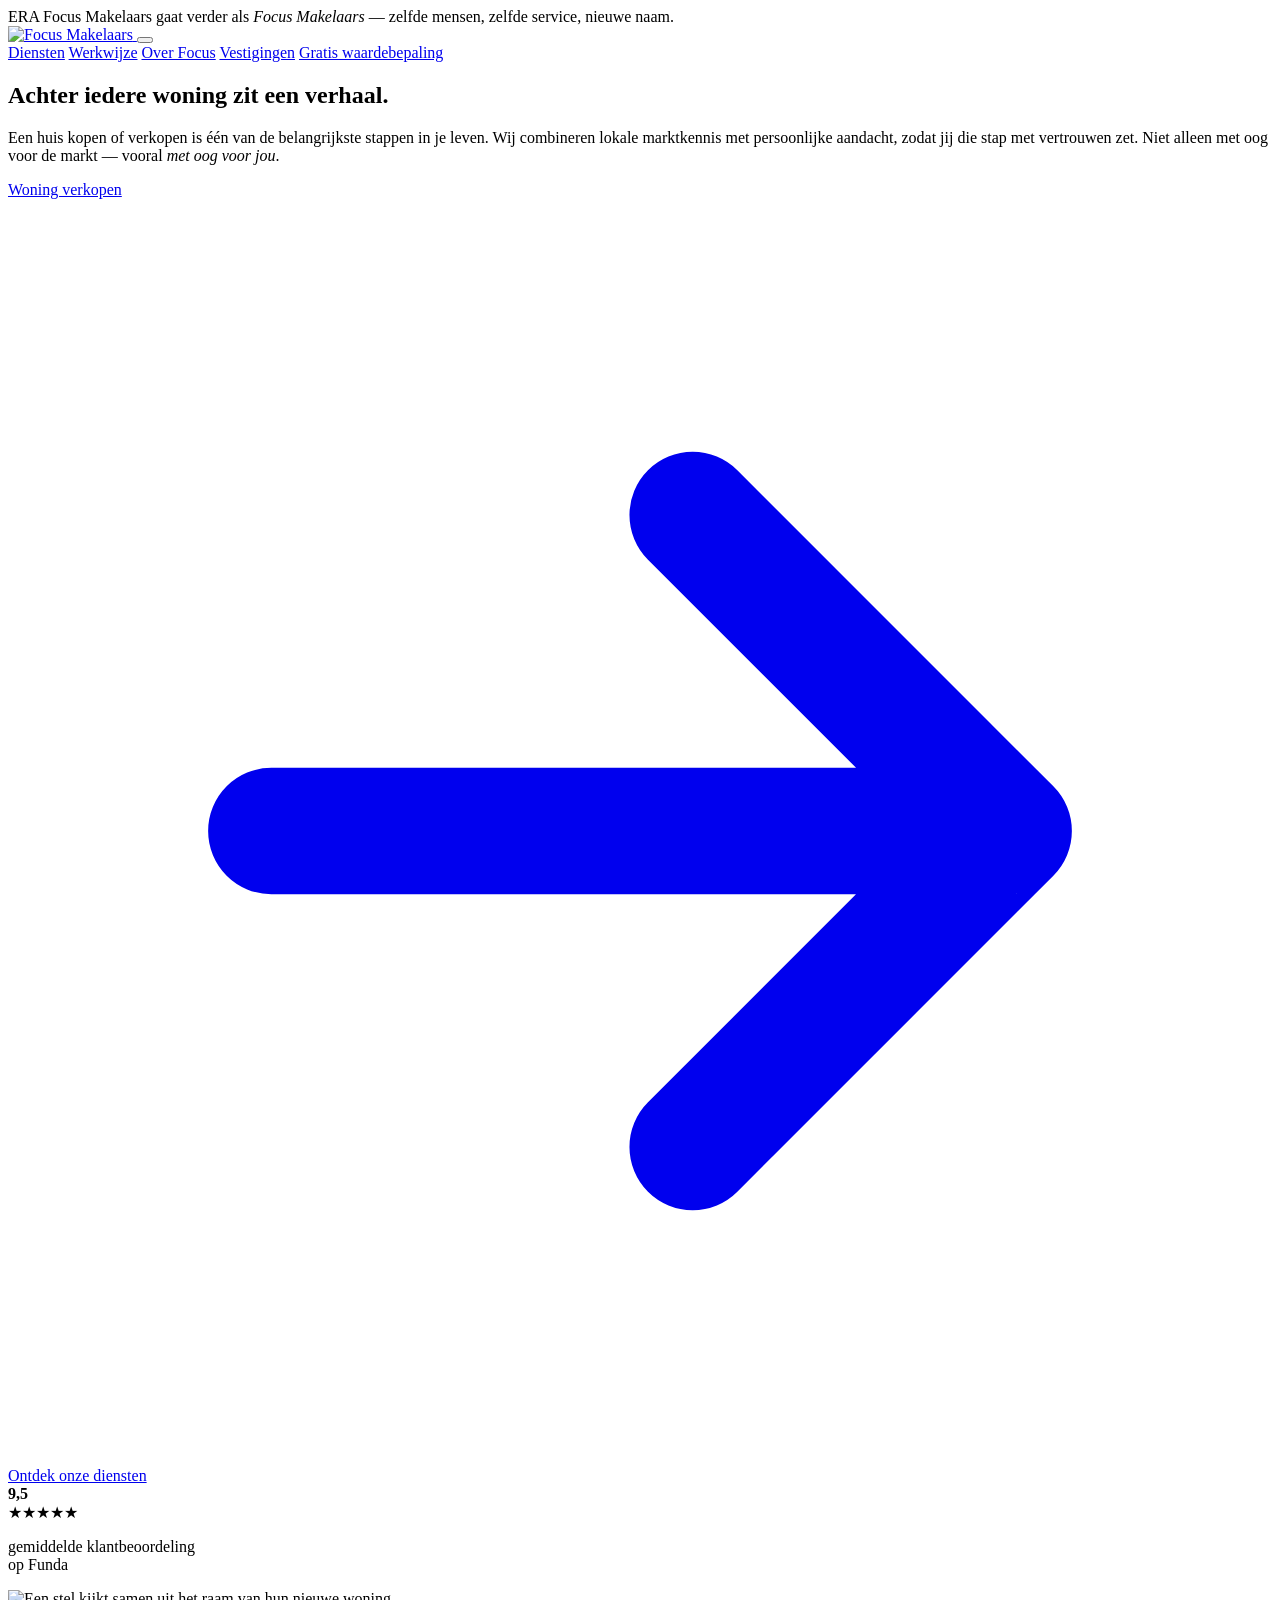
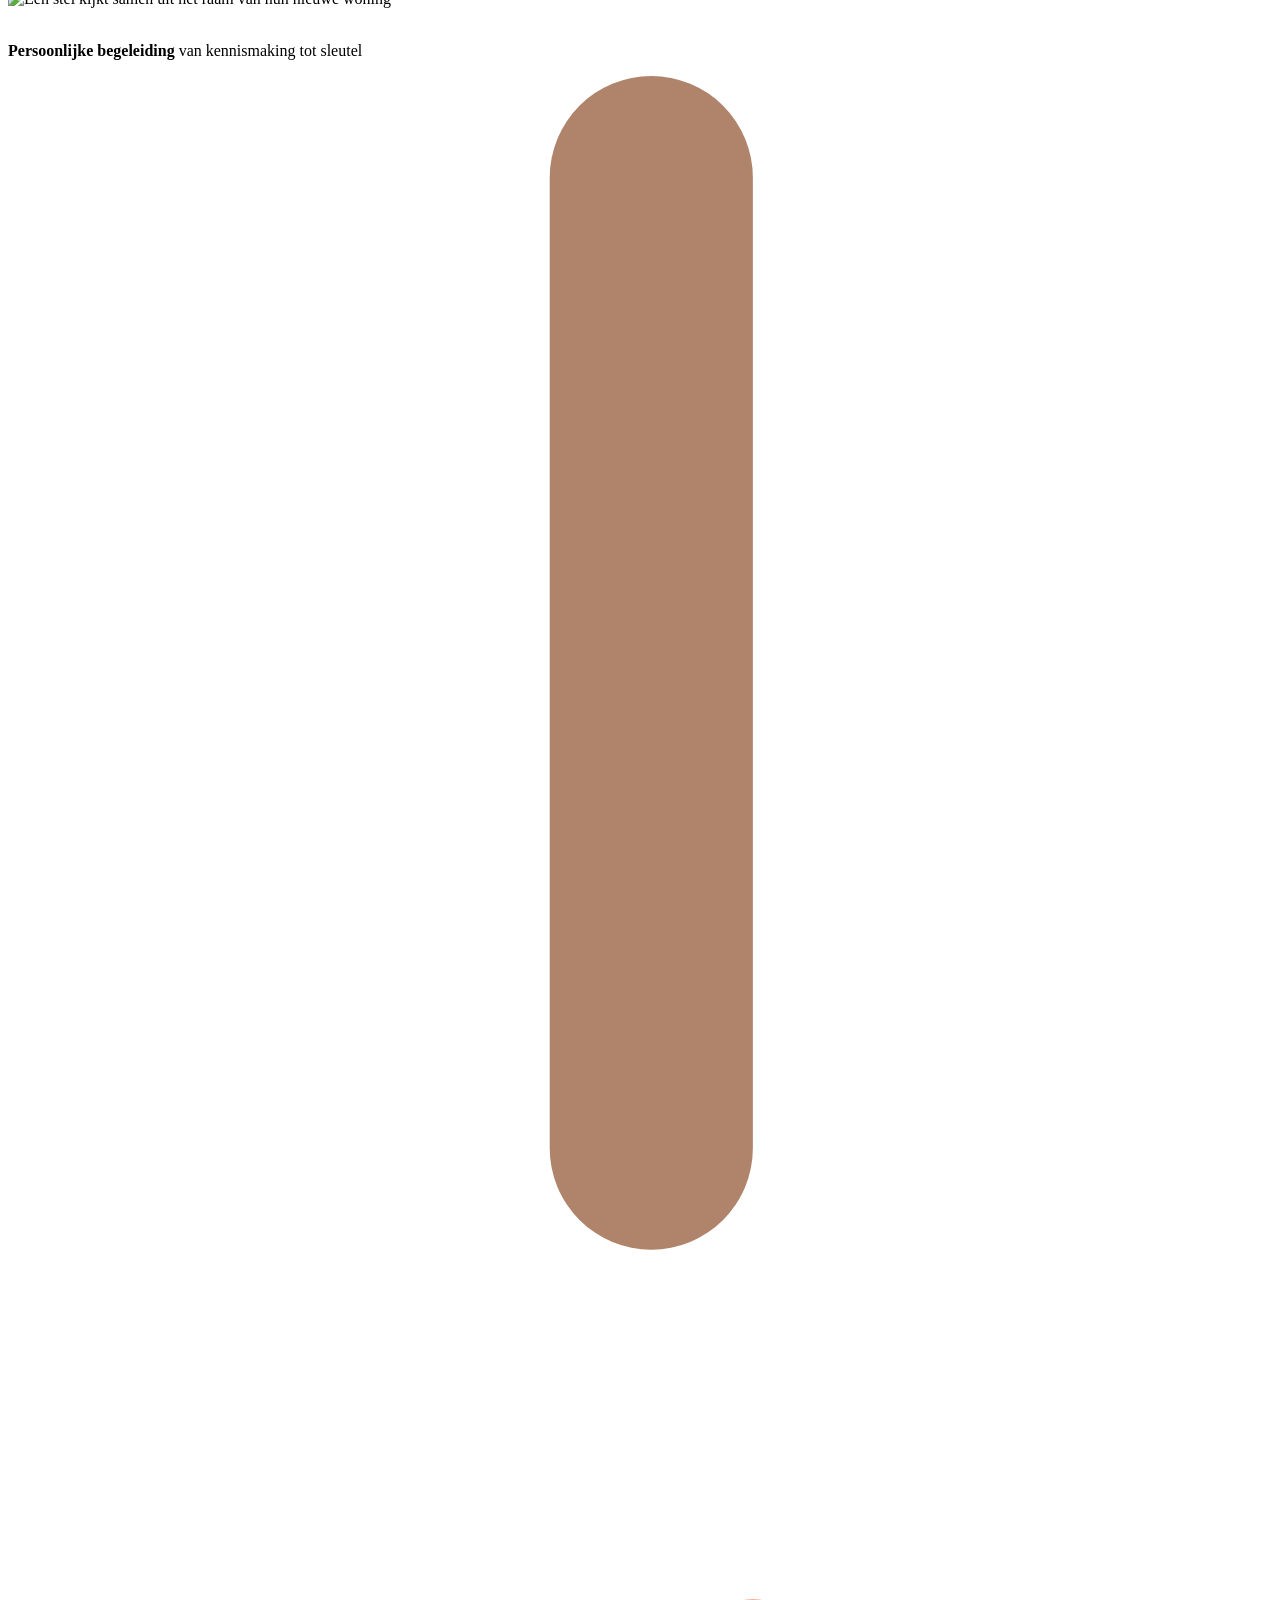
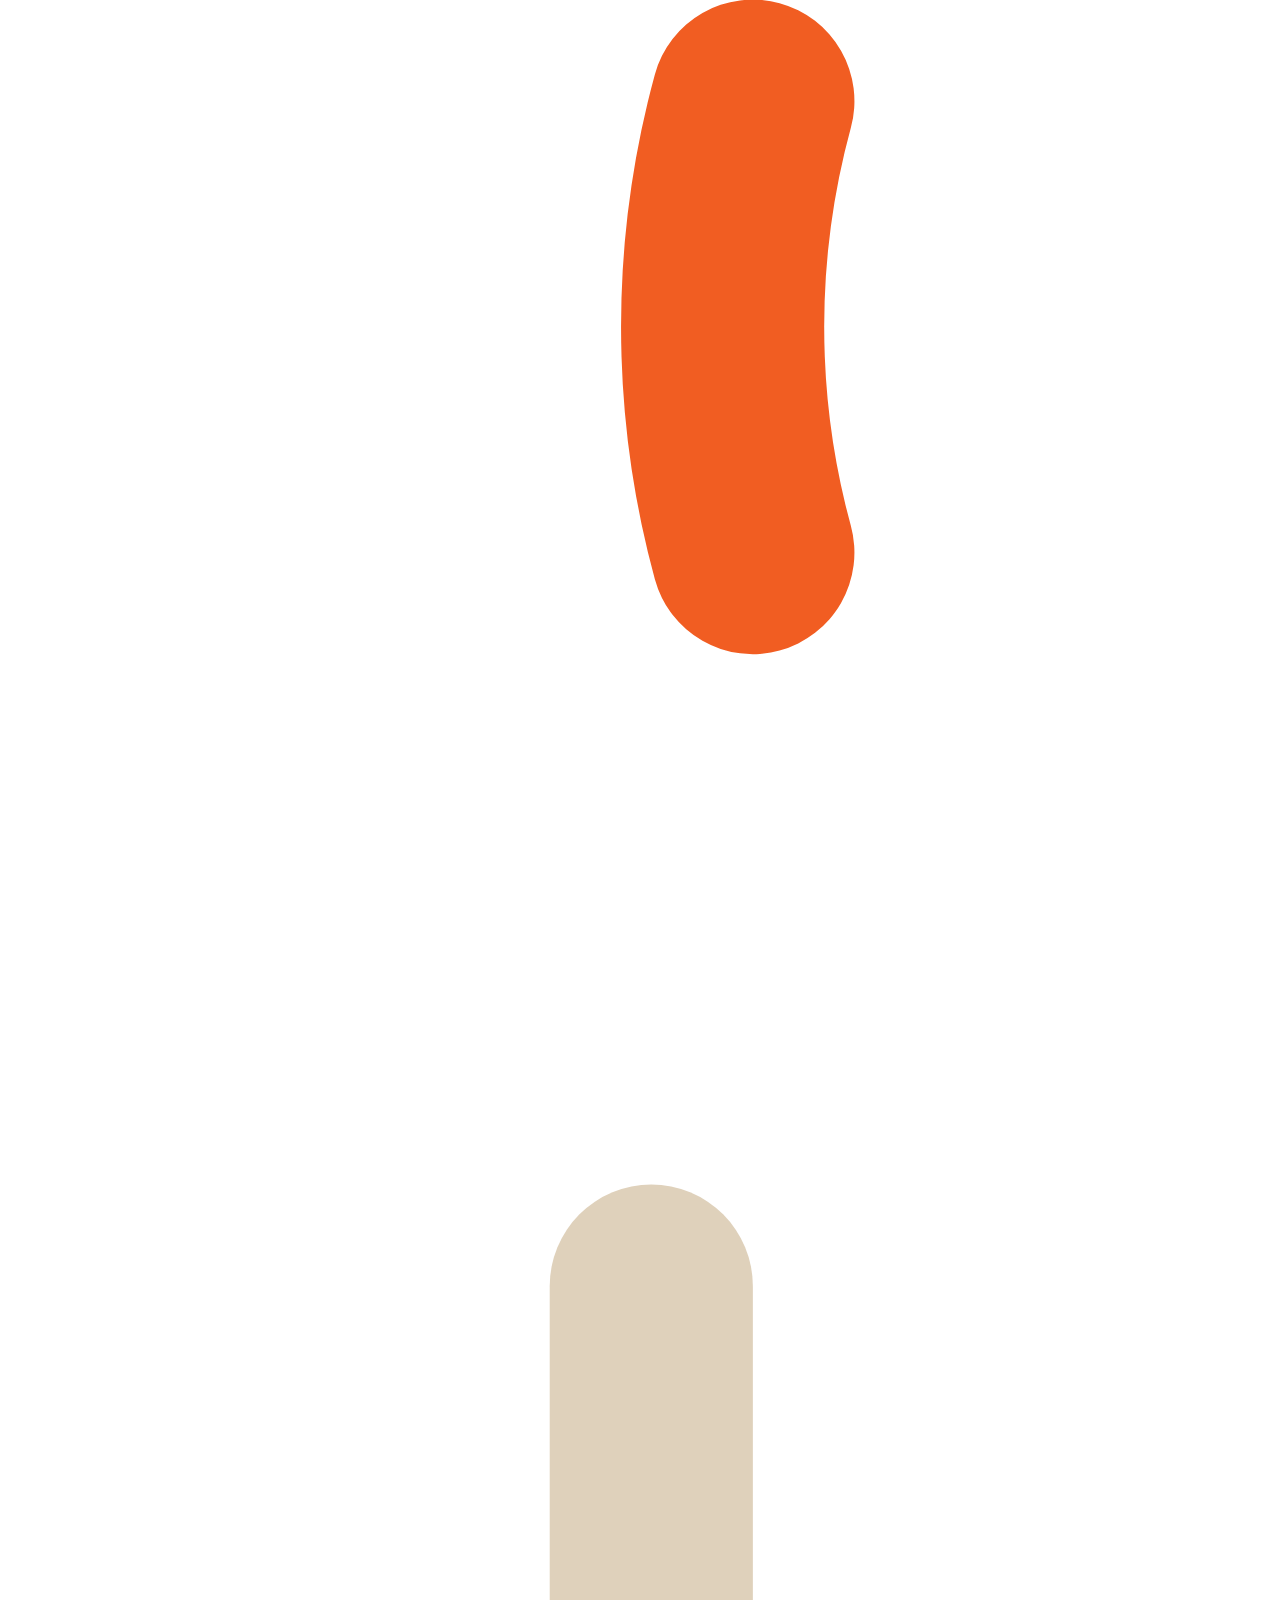
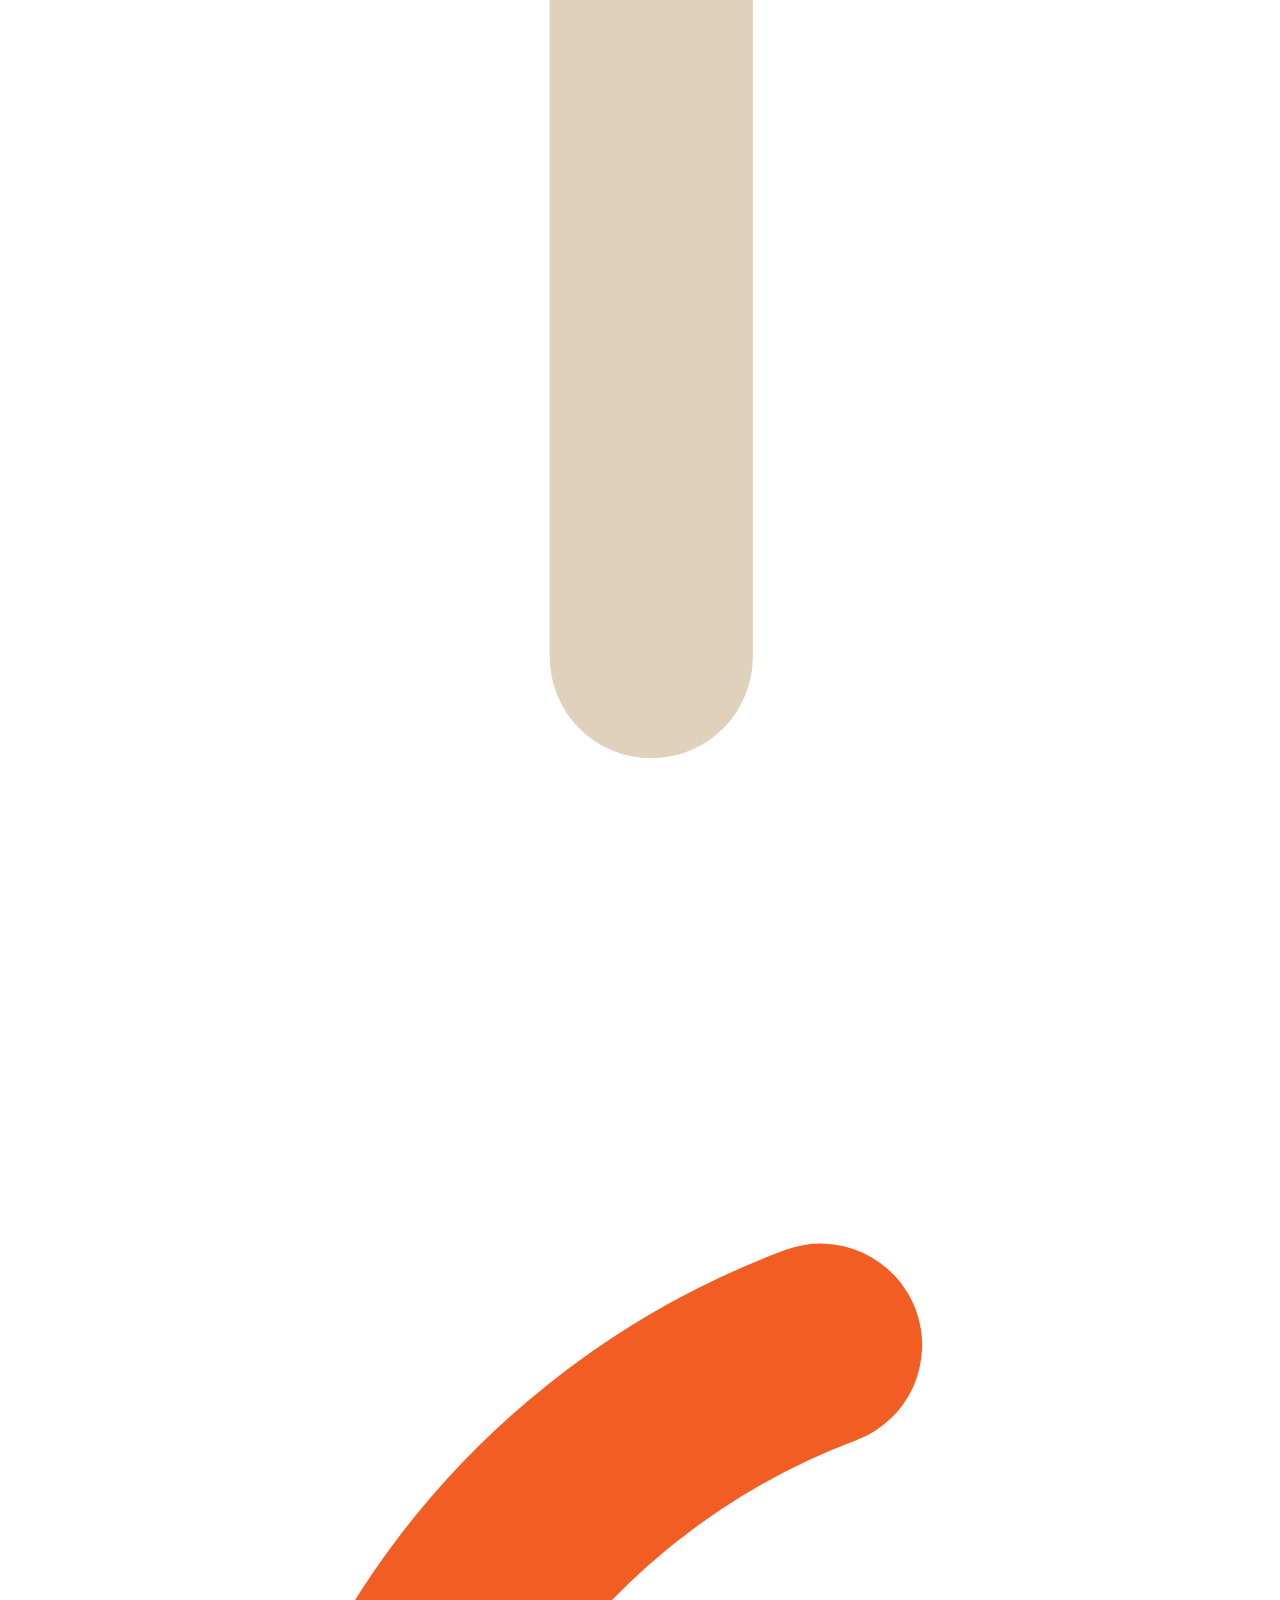
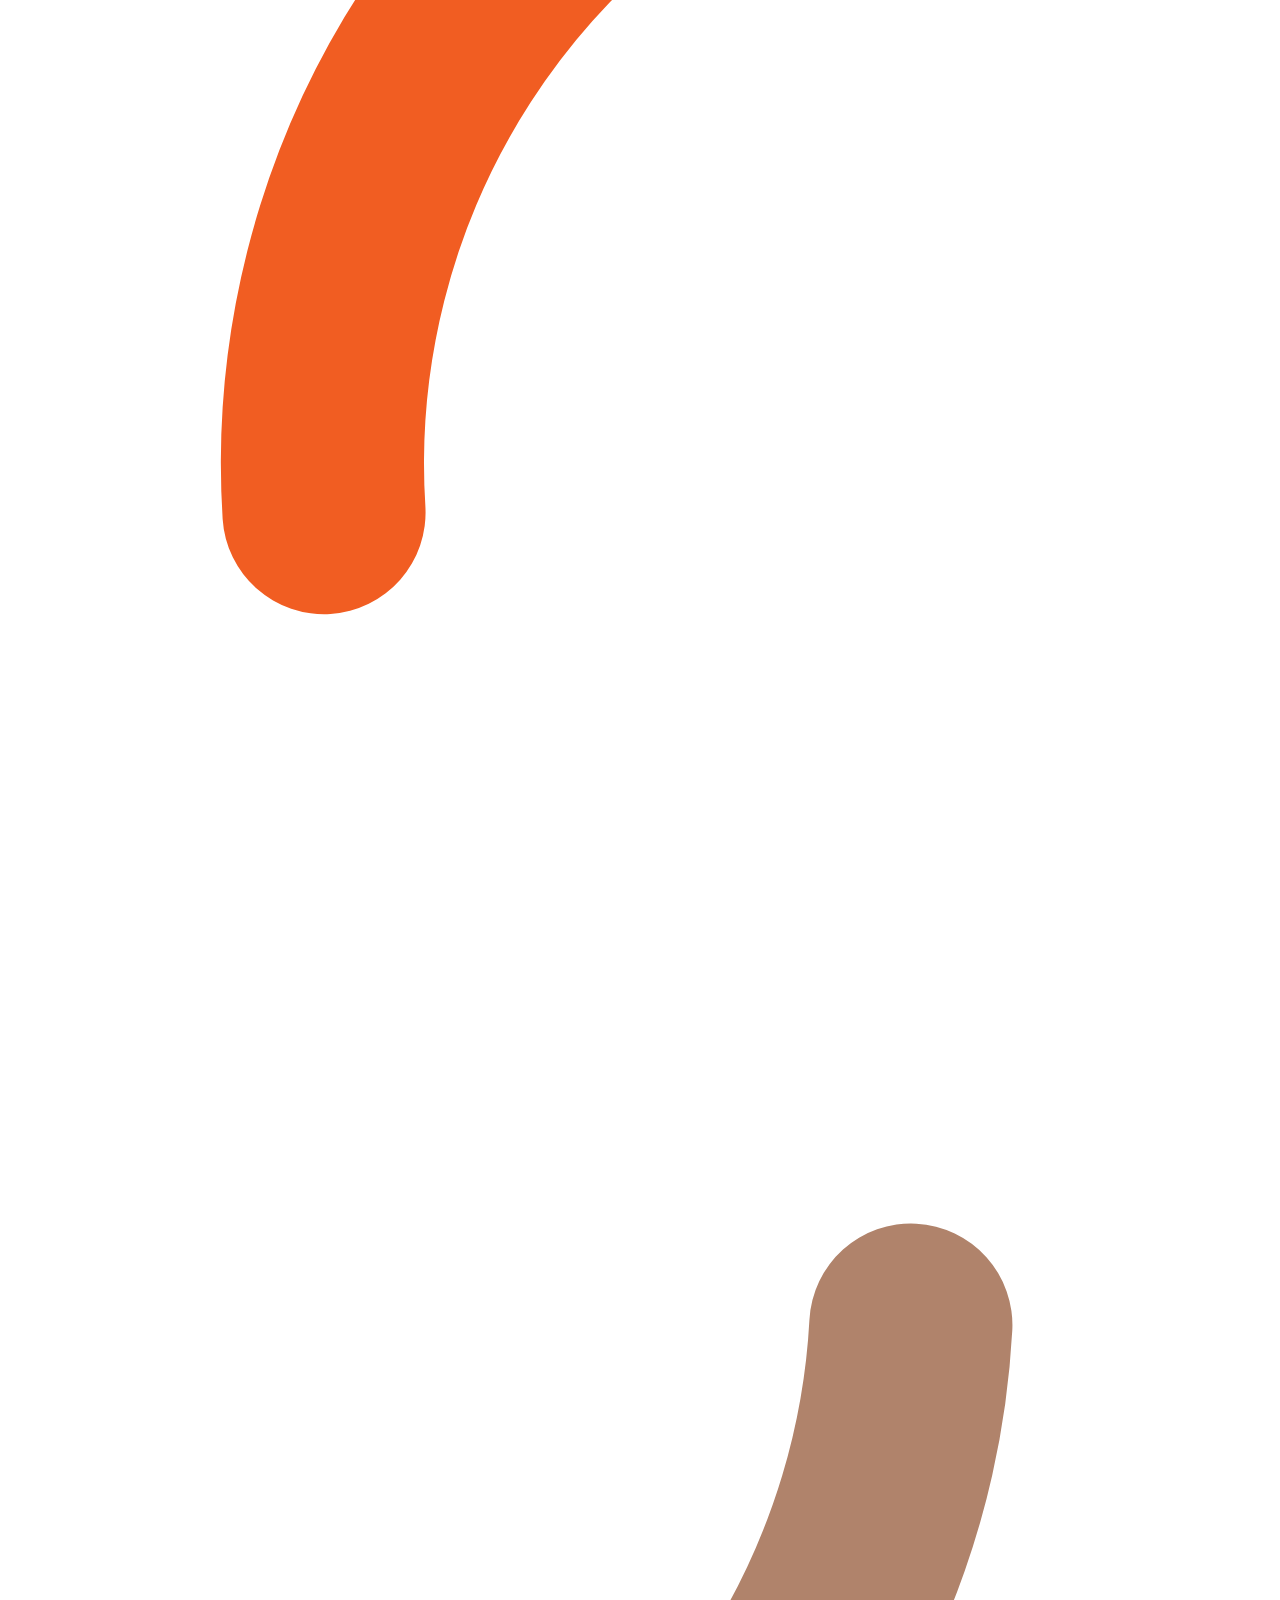
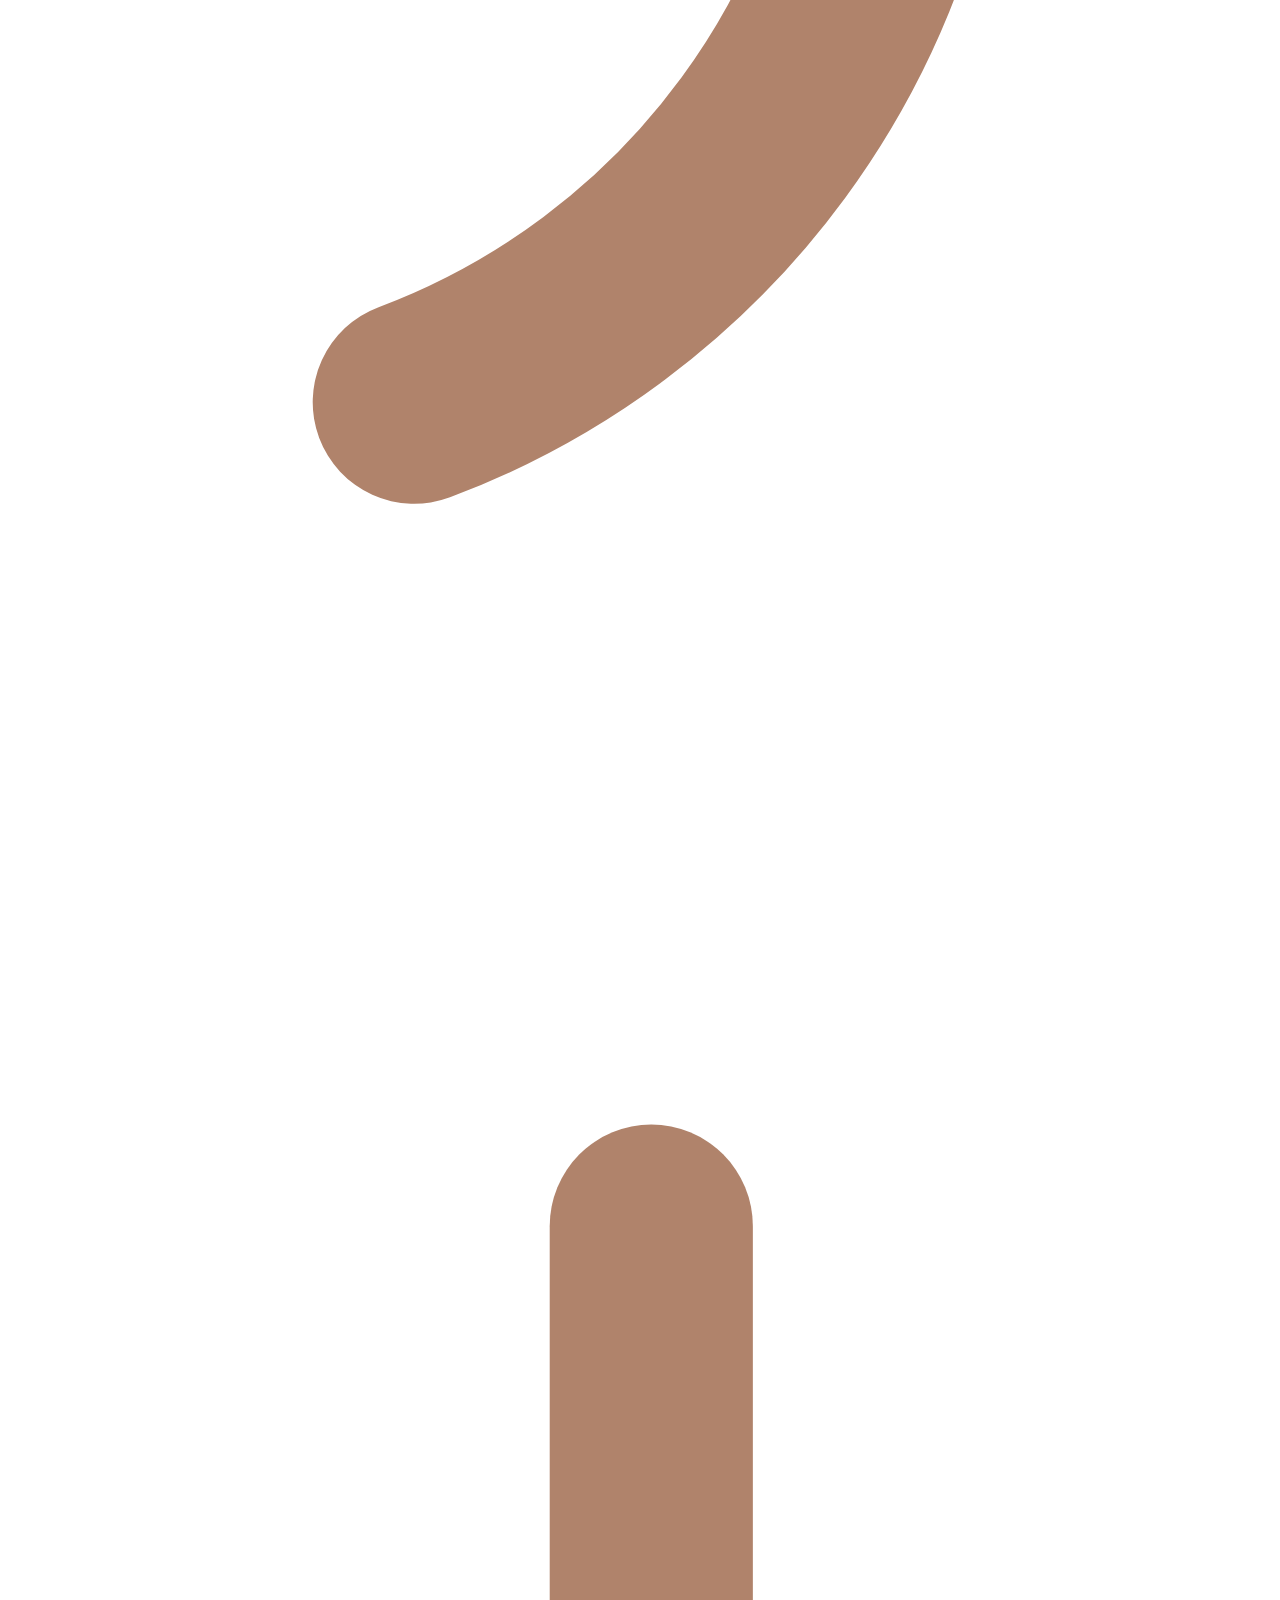
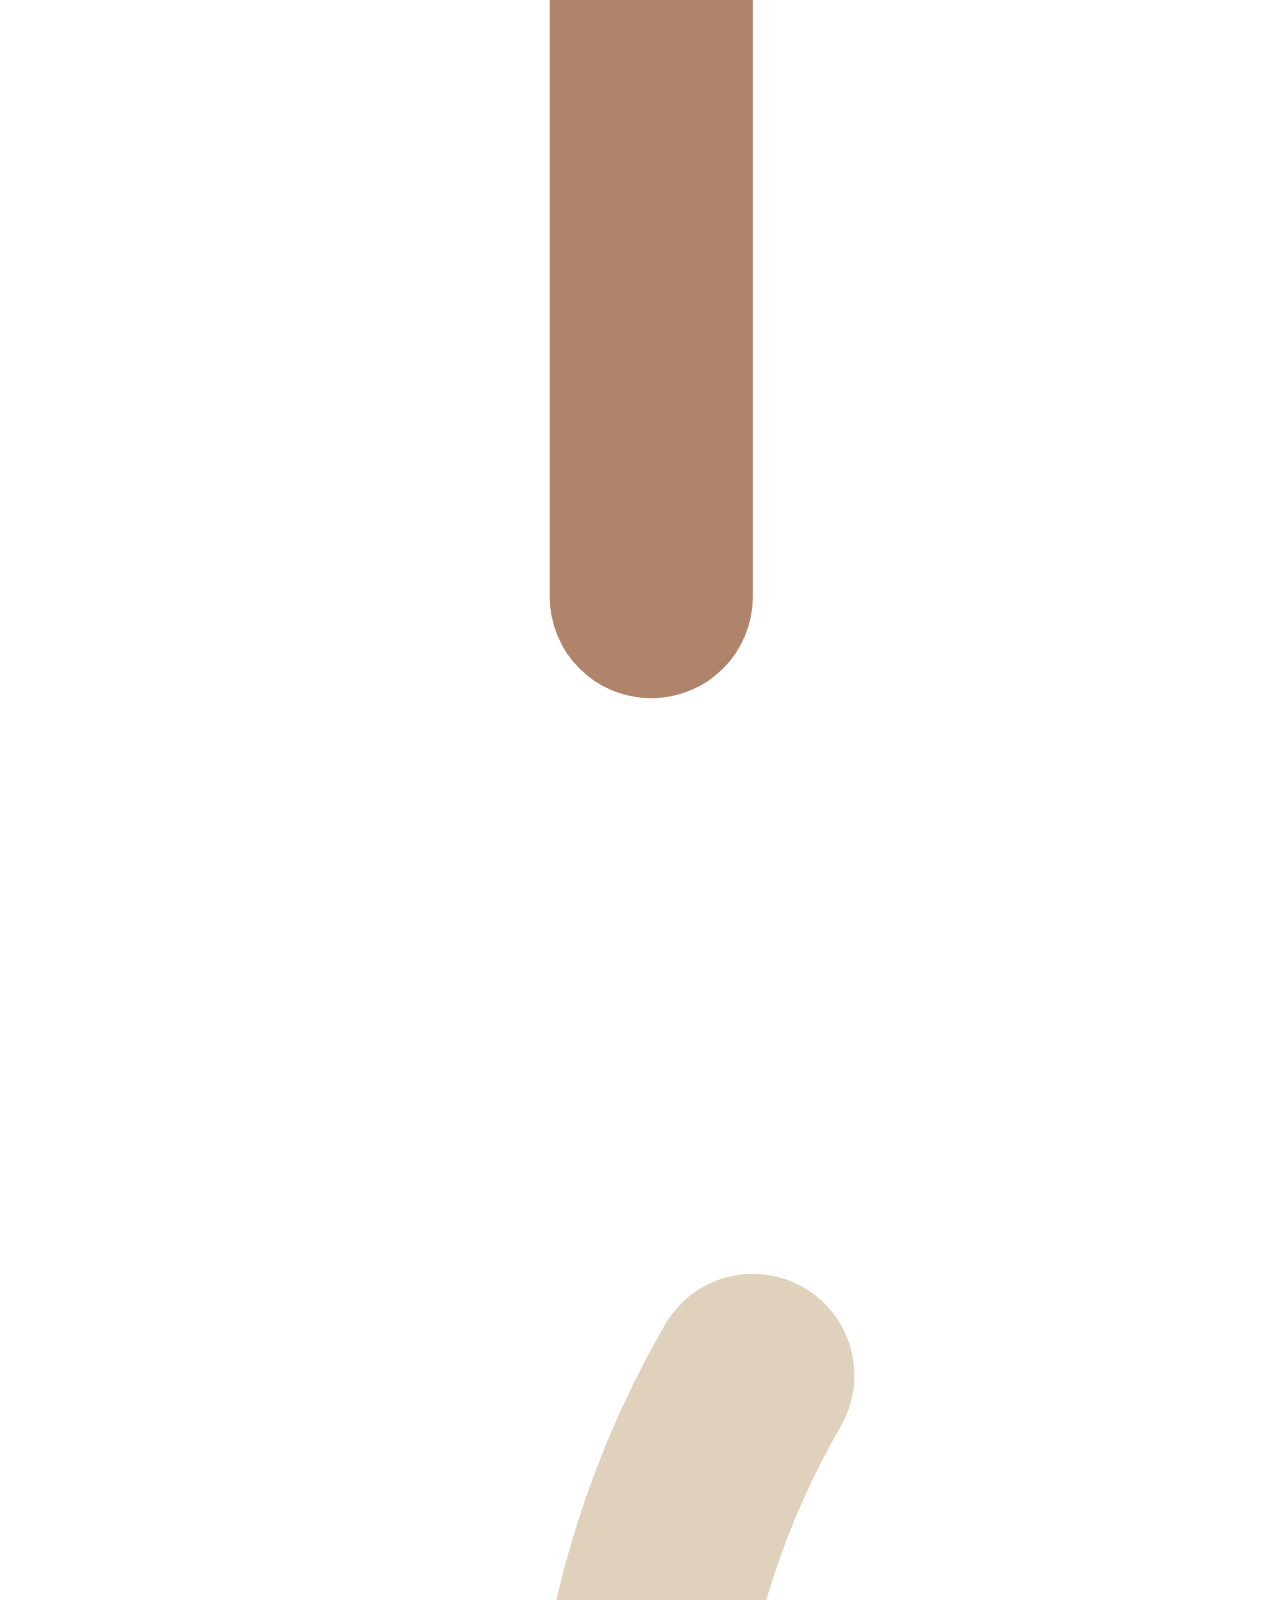
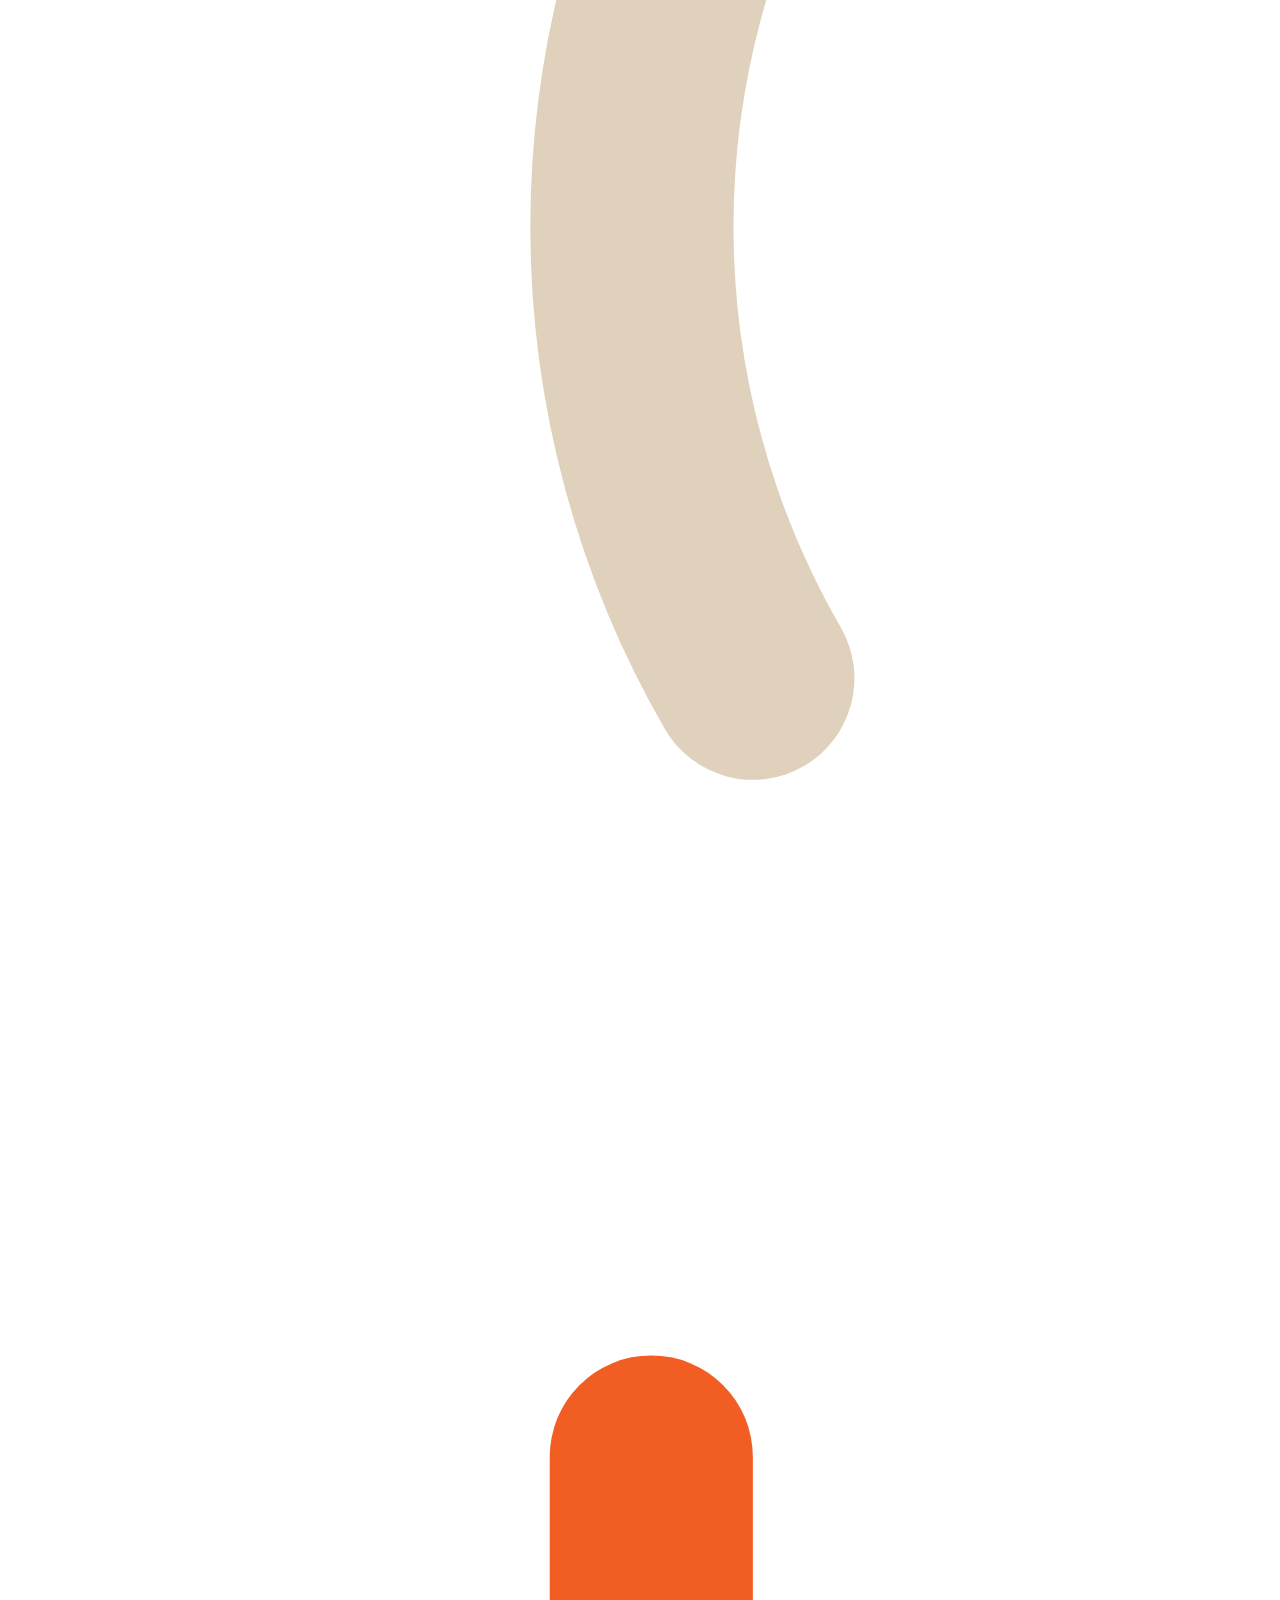
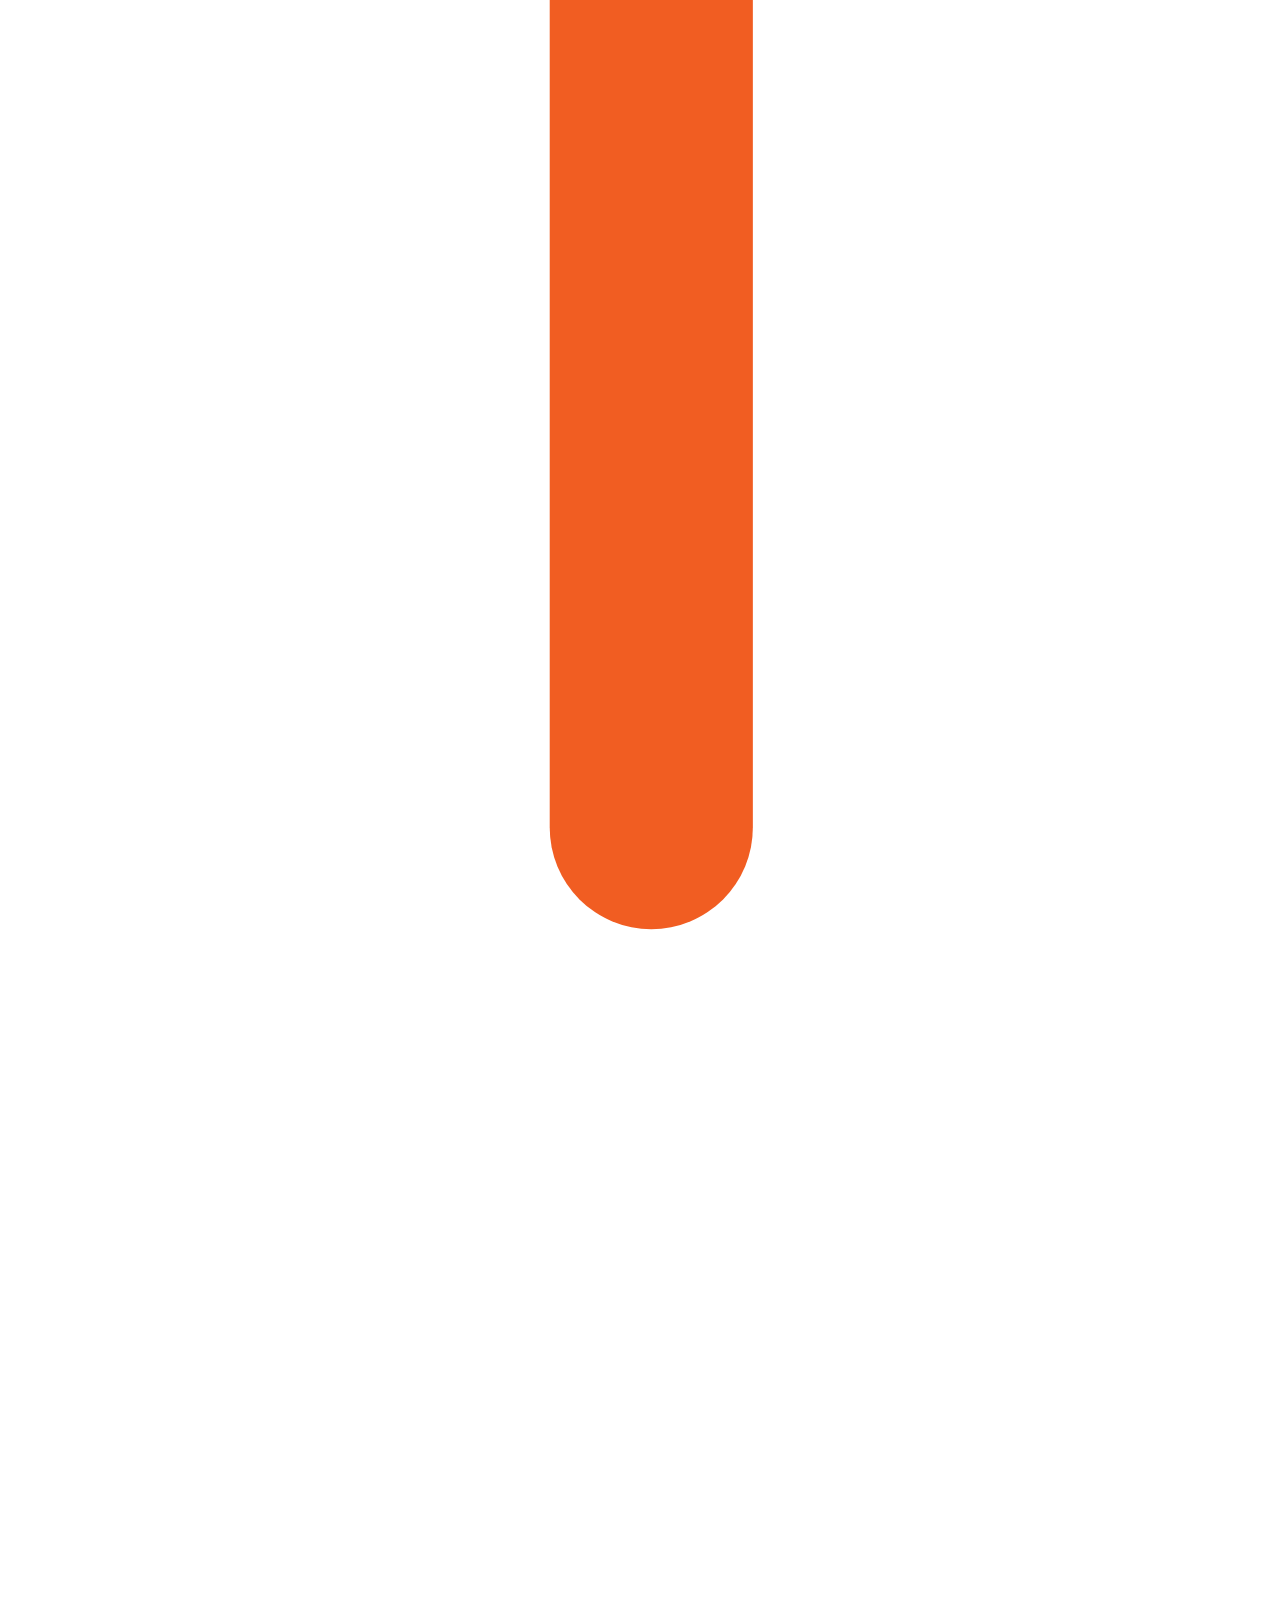
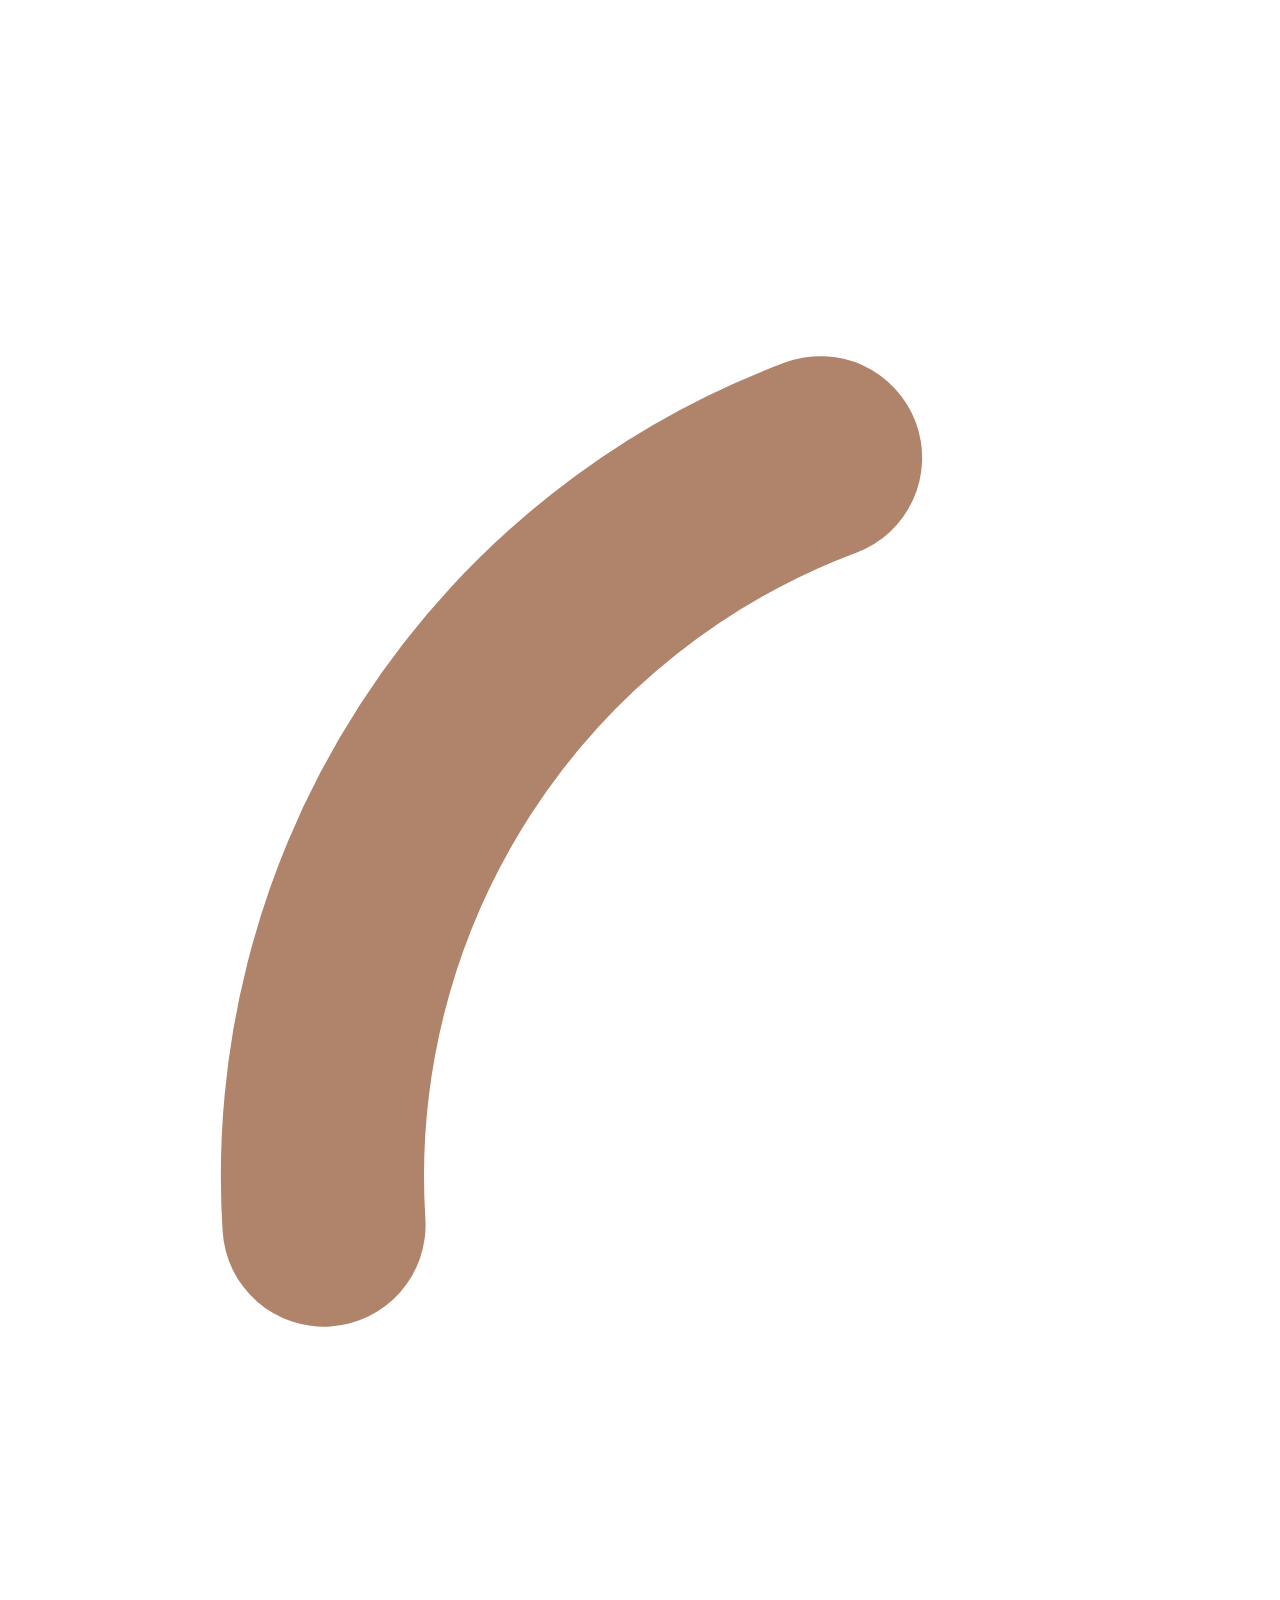
==== index.html @ 2cc352f1 "Add files via upload" ====
<!DOCTYPE html>
<html lang="nl">
<head>
  <meta charset="UTF-8">
  <meta name="viewport" content="width=device-width, initial-scale=1.0">
  <title>Focus Makelaars — met oog voor jou</title>
  <meta name="description" content="Focus Makelaars begeleidt je persoonlijk bij het kopen, verkopen of taxeren van je woning. Lokale marktkennis, heldere communicatie en oog voor de mens. Voorheen ERA Focus Makelaars.">
  <link rel="icon" type="image/svg+xml" href="assets/logo/beeldmerk-warm-oranje.svg">
  <link rel="preload" href="assets/fonts/Silka-Bold.woff2" as="font" type="font/woff2" crossorigin>
  <link rel="preload" href="assets/fonts/Silka-Regular.woff2" as="font" type="font/woff2" crossorigin>
  <link rel="preload" href="assets/fonts/STIXTwoTextItalic-Var.woff2" as="font" type="font/woff2" crossorigin>
  <link rel="stylesheet" href="assets/css/style.css">
  <meta property="og:title" content="Focus Makelaars — met oog voor jou">
  <meta property="og:description" content="Achter iedere woning zit een mens, een verhaal en een nieuwe stap. Focus Makelaars begeleidt je persoonlijk, van eerste kennismaking tot sleuteloverdracht.">
  <meta property="og:type" content="website">
</head>
<body>

  <!-- Rebrand aankondiging -->
  <div class="rebrand-bar">
    ERA Focus Makelaars gaat verder als <em>Focus Makelaars</em> — zelfde mensen, zelfde service, nieuwe naam.
  </div>

  <!-- Header -->
  <header class="site-header">
    <div class="wrap nav">
      <a class="nav__logo" href="#top" aria-label="Focus Makelaars — home">
        <img src="assets/logo/logo-liggend-warm-oranje.svg" alt="Focus Makelaars">
      </a>
      <button class="nav__toggle" aria-label="Menu openen" aria-expanded="false">
        <span></span><span></span><span></span>
      </button>
      <nav class="nav__links" id="menu">
        <a href="#diensten">Diensten</a>
        <a href="#werkwijze">Werkwijze</a>
        <a href="#verhaal">Over Focus</a>
        <a href="#vestigingen">Vestigingen</a>
        <a class="btn btn--primary" href="#contact">Gratis waardebepaling</a>
      </nav>
    </div>
  </header>

  <main id="top">

    <!-- Hero -->
    <section class="hero">
      <div class="wrap">
        <div class="hero__content">
          <h1 class="hero__title" data-load="1">
            Achter iedere woning
            <span class="accent">zit een verhaal.</span>
          </h1>
          <p class="lead hero__copy" data-load="2">
            Een huis kopen of verkopen is één van de belangrijkste stappen in je leven.
            Wij combineren lokale marktkennis met persoonlijke aandacht, zodat jij die
            stap met vertrouwen zet. Niet alleen met oog voor de markt —
            vooral <em class="accent accent--oranje">met oog voor jou</em>.
          </p>
          <div class="hero__actions" data-load="3">
            <a class="btn btn--primary" href="#contact">
              Woning verkopen
              <svg viewBox="0 0 24 24" fill="none" stroke="currentColor" stroke-width="2.4" stroke-linecap="round" stroke-linejoin="round" aria-hidden="true"><path d="M5 12h14M13 6l6 6-6 6"/></svg>
            </a>
            <a class="btn btn--ghost" href="#diensten">Ontdek onze diensten</a>
          </div>
          <div class="hero__proof" data-load="4">
            <div>
              <strong>9,5</strong>
              <div class="stars" aria-hidden="true">★★★★★</div>
            </div>
            <div class="divider"></div>
            <p>gemiddelde klantbeoordeling<br>op Funda</p>
          </div>
        </div>

        <div class="hero__visual" data-load="5">
          <div class="hero__arch">
            <img src="assets/img/hero-stel-raam.png" alt="Een stel kijkt samen uit het raam van hun nieuwe woning" fetchpriority="high">
          </div>
          <div class="hero__badge">
            <img src="assets/logo/beeldmerk-warm-oranje.svg" alt="" aria-hidden="true">
            <p><strong>Persoonlijke begeleiding</strong> van kennismaking tot sleutel</p>
          </div>
          <div class="hero__pad" aria-hidden="true">
            <svg viewBox="0 0 56 640" fill="none" xmlns="http://www.w3.org/2000/svg">
              <rect x="24" y="0" width="9" height="52" rx="4.5" fill="#B0836B"/>
              <path d="M33 92 a 38 38 0 0 1 0 -20" stroke="#F15D22" stroke-width="9" stroke-linecap="round" fill="none"/>
              <rect x="24" y="120" width="9" height="52" rx="4.5" fill="#DFD1BB"/>
              <path d="M14 232 a 34 34 0 0 1 22 -34" stroke="#F15D22" stroke-width="9" stroke-linecap="round" fill="none"/>
              <path d="M40 268 a 34 34 0 0 1 -22 30" stroke="#B0836B" stroke-width="9" stroke-linecap="round" fill="none"/>
              <rect x="24" y="330" width="9" height="52" rx="4.5" fill="#B0836B"/>
              <path d="M33 452 a 40 40 0 0 1 0 -40" stroke="#DFD1BB" stroke-width="9" stroke-linecap="round" fill="none"/>
              <rect x="24" y="482" width="9" height="52" rx="4.5" fill="#F15D22"/>
              <path d="M14 618 a 34 34 0 0 1 22 -34" stroke="#B0836B" stroke-width="9" stroke-linecap="round" fill="none"/>
            </svg>
          </div>
        </div>
      </div>
    </section>

    <!-- Stats -->
    <section class="stats">
      <div class="wrap">
        <div class="stat reveal"><b>9,5</b><span>klantbeoordeling op Funda</span></div>
        <div class="stat reveal" data-delay="1"><b>180<span class="accent">+</span></b><span>woningen in aanbod</span></div>
        <div class="stat reveal" data-delay="2"><b>6</b><span>vestigingen in Nederland</span></div>
        <div class="stat reveal" data-delay="3"><b>25<span class="accent">+</span></b><span>jaar lokale marktkennis</span></div>
      </div>
    </section>

    <!-- Diensten -->
    <section class="section" id="diensten">
      <div class="wrap">
        <header class="section__head reveal">
          <p class="kicker">Onze diensten</p>
          <h2>Alles onder één dak, <span class="accent">met één aanspreekpunt.</span></h2>
          <p class="lead">Of je nu wilt verkopen, kopen, taxeren of gewoon eens wilt sparren over je woonwensen — we maken het proces overzichtelijk, persoonlijk en begrijpelijk.</p>
        </header>
        <div class="diensten__grid">
          <article class="dienst reveal">
            <img class="dienst__icon" src="assets/icons/verkopen-warm-oranje.svg" alt="" aria-hidden="true">
            <h3>Verkopen</h3>
            <p>Van waardebepaling en presentatie tot bezichtigingen en onderhandeling: wij halen het maximale uit de verkoop van je woning, zonder dat jij het overzicht verliest.</p>
            <a class="linkline" href="#contact">start met verkopen</a>
          </article>
          <article class="dienst reveal" data-delay="1">
            <img class="dienst__icon" src="assets/icons/aankopen-warm-oranje.svg" alt="" aria-hidden="true">
            <h3>Aankopen</h3>
            <p>Je droomhuis gevonden? Wij kennen de lokale markt, beoordelen de reële waarde en onderhandelen scherp — zodat jij met vertrouwen tekent.</p>
            <a class="linkline" href="#contact">vind je woning</a>
          </article>
          <article class="dienst reveal" data-delay="2">
            <img class="dienst__icon" src="assets/icons/taxeren-warm-oranje.svg" alt="" aria-hidden="true">
            <h3>Taxeren</h3>
            <p>Een gevalideerd taxatierapport voor aankoop, hypotheek of verbouwing. Onze gecertificeerde taxateurs leveren snel en deskundig.</p>
            <a class="linkline" href="#contact">vraag een taxatie aan</a>
          </article>
          <article class="dienst reveal" data-delay="3">
            <img class="dienst__icon" src="assets/icons/adviseren-warm-oranje.svg" alt="" aria-hidden="true">
            <h3>Adviseren</h3>
            <p>Eerlijk en onderbouwd advies over de woningmarkt, verkoopstrategie of je volgende stap. We denken mee — ook als dat betekent: nu even niet.</p>
            <a class="linkline" href="#contact">plan een gesprek</a>
          </article>
        </div>
      </div>
    </section>

    <!-- Werkwijze / Focus Methodiek -->
    <section class="section methodiek" id="werkwijze">
      <img class="methodiek__deco" src="assets/logo/beeldmerk-white.svg" alt="" aria-hidden="true">
      <div class="wrap">
        <header class="section__head reveal">
          <p class="kicker">De Focus Methodiek</p>
          <h2>In vijf stappen <span class="accent">van kennismaking naar sleutel.</span></h2>
          <p class="lead" style="color: rgba(247,243,235,.72)">Geen vast stappenplan, maar een manier van werken waarin persoonlijke aandacht, structuur en resultaat samenkomen.</p>
        </header>
        <div class="methodiek__grid">
          <div class="stap reveal">
            <div class="stap__num">01</div>
            <div class="stap__body">
              <h3>Fundament <span class="accent">waar sta je vandaag?</span></h3>
              <p>Iedere samenwerking begint met goed luisteren. We leren jou, je woning en je situatie kennen, zodat we samen een stevig fundament leggen voor het traject.</p>
            </div>
          </div>
          <div class="stap reveal">
            <div class="stap__num">02</div>
            <div class="stap__body">
              <h3>Oog voor kansen <span class="accent">waar wil je naartoe?</span></h3>
              <p>We kijken verder dan vandaag. Samen bepalen we de beste strategie en brengen we kansen in kaart om het maximale resultaat uit de verkoop of aankoop te halen.</p>
            </div>
          </div>
          <div class="stap reveal">
            <div class="stap__num">03</div>
            <div class="stap__body">
              <h3>Connectie <span class="accent">wie brengt je verder?</span></h3>
              <p>Een succesvol traject vraagt om heldere communicatie. We houden alle betrokkenen goed geïnformeerd, stemmen verwachtingen af en begeleiden het proces van begin tot eind.</p>
            </div>
          </div>
          <div class="stap reveal">
            <div class="stap__num">04</div>
            <div class="stap__body">
              <h3>Uitvoering <span class="accent">hoe maken we het waar?</span></h3>
              <p>Van presentatie en bezichtigingen tot onderhandelingen en afhandeling: wij begeleiden iedere stap zorgvuldig en houden overzicht, zodat jij met vertrouwen keuzes maakt.</p>
            </div>
          </div>
          <div class="stap reveal">
            <div class="stap__num">05</div>
            <div class="stap__body">
              <h3>Succes <span class="accent">het resultaat van focus.</span></h3>
              <p>Succes is voor ons meer dan een handtekening. Het betekent dat je met een goed gevoel terugkijkt op een traject waarin rust, duidelijkheid en persoonlijke begeleiding centraal stonden.</p>
            </div>
          </div>
        </div>
      </div>
    </section>

    <!-- Verhaal / over Focus -->
    <section class="section verhaal" id="verhaal">
      <div class="wrap">
        <div class="verhaal__collage reveal">
          <img class="tall" src="assets/img/makelaar-gesprek.png" alt="Makelaar in gesprek met een stel voor hun woning">
          <img class="small" src="assets/img/stel-tuin.png" alt="Stel wandelt hand in hand door de tuin bij hun woning">
          <img class="small" src="assets/img/stel-sleutels.png" alt="Stel ontvangt de sleutels van hun nieuwe huis">
          <p class="verhaal__quote">“De woning vormt het decor, niet het onderwerp. Wat er écht toe doet, is de mens die er woont.”</p>
        </div>
        <div class="verhaal__text reveal" data-delay="1">
          <p class="kicker">Over Focus</p>
          <h2>Zelfstandige makelaars, <span class="accent">één herkenbaar merk.</span></h2>
          <p class="lead">Focus bouwt aan een sterk netwerk van lokale makelaars die ondernemen vanuit hun eigen kracht — met gedeelde kwaliteit, service en deskundigheid.</p>
          <p>De toekomst van makelaardij ligt in de combinatie van technologie en persoonlijk contact. Slimme digitale middelen maken ons werk efficiënter, zodat er méér ruimte ontstaat voor wat echt telt: aandacht, advies en begeleiding.</p>
          <p>We bouwen aan duurzame relaties, niet aan eenmalige transacties. Daarom luisteren we eerst, stellen we de juiste vragen en stemmen we alles af op jouw situatie — niet alleen op de woning.</p>
          <a class="linkline" href="#vestigingen">maak kennis met jouw makelaar</a>
        </div>
      </div>
    </section>

    <!-- Vestigingen -->
    <section class="section vestigingen" id="vestigingen">
      <div class="wrap">
        <header class="section__head reveal">
          <p class="kicker">Vestigingen</p>
          <h2>Altijd een makelaar <span class="accent">die jouw buurt kent.</span></h2>
          <p class="lead">Zes vestigingen, zes teams die hun regio door en door kennen. Loop gerust binnen — de koffie staat klaar.</p>
        </header>
        <div class="vestigingen__grid">
          <article class="vestiging reveal">
            <h3>Helmond</h3>
            <p class="regio">regio Helmond &amp; De Peel</p>
            <ul>
              <li><svg viewBox="0 0 24 24" fill="none" stroke="currentColor" stroke-width="2" stroke-linecap="round" stroke-linejoin="round"><path d="M20 10c0 6-8 12-8 12S4 16 4 10a8 8 0 1 1 16 0Z"/><circle cx="12" cy="10" r="3"/></svg>Steenovenweg 5, 5708 HN Helmond</li>
              <li><svg viewBox="0 0 24 24" fill="none" stroke="currentColor" stroke-width="2" stroke-linecap="round" stroke-linejoin="round"><path d="M22 16.9v3a2 2 0 0 1-2.2 2 19.8 19.8 0 0 1-8.6-3 19.5 19.5 0 0 1-6-6 19.8 19.8 0 0 1-3-8.7A2 2 0 0 1 4.1 2h3a2 2 0 0 1 2 1.7c.1 1 .4 2 .7 2.8a2 2 0 0 1-.5 2.1L8 9.9a16 16 0 0 0 6 6l1.3-1.3a2 2 0 0 1 2.1-.4c.9.3 1.9.5 2.8.7a2 2 0 0 1 1.8 2Z"/></svg><a href="tel:0492792172">0492 - 792 172</a></li>
              <li><svg viewBox="0 0 24 24" fill="none" stroke="currentColor" stroke-width="2" stroke-linecap="round" stroke-linejoin="round"><rect width="20" height="16" x="2" y="4" rx="2"/><path d="m22 7-8.97 5.7a1.94 1.94 0 0 1-2.06 0L2 7"/></svg><a href="mailto:helmond@focusmakelaars.nl">helmond@focusmakelaars.nl</a></li>
            </ul>
          </article>
          <article class="vestiging reveal" data-delay="1">
            <h3>Eindhoven</h3>
            <p class="regio">regio Eindhoven &amp; Kempen</p>
            <ul>
              <li><svg viewBox="0 0 24 24" fill="none" stroke="currentColor" stroke-width="2" stroke-linecap="round" stroke-linejoin="round"><path d="M20 10c0 6-8 12-8 12S4 16 4 10a8 8 0 1 1 16 0Z"/><circle cx="12" cy="10" r="3"/></svg>Hurksestraat 60, 5652 AL Eindhoven</li>
              <li><svg viewBox="0 0 24 24" fill="none" stroke="currentColor" stroke-width="2" stroke-linecap="round" stroke-linejoin="round"><path d="M22 16.9v3a2 2 0 0 1-2.2 2 19.8 19.8 0 0 1-8.6-3 19.5 19.5 0 0 1-6-6 19.8 19.8 0 0 1-3-8.7A2 2 0 0 1 4.1 2h3a2 2 0 0 1 2 1.7c.1 1 .4 2 .7 2.8a2 2 0 0 1-.5 2.1L8 9.9a16 16 0 0 0 6 6l1.3-1.3a2 2 0 0 1 2.1-.4c.9.3 1.9.5 2.8.7a2 2 0 0 1 1.8 2Z"/></svg><a href="tel:0402180078">040 - 218 00 78</a></li>
              <li><svg viewBox="0 0 24 24" fill="none" stroke="currentColor" stroke-width="2" stroke-linecap="round" stroke-linejoin="round"><rect width="20" height="16" x="2" y="4" rx="2"/><path d="m22 7-8.97 5.7a1.94 1.94 0 0 1-2.06 0L2 7"/></svg><a href="mailto:eindhoven@focusmakelaars.nl">eindhoven@focusmakelaars.nl</a></li>
            </ul>
          </article>
          <article class="vestiging reveal" data-delay="2">
            <h3>Breda</h3>
            <p class="regio">regio Breda &amp; West-Brabant</p>
            <ul>
              <li><svg viewBox="0 0 24 24" fill="none" stroke="currentColor" stroke-width="2" stroke-linecap="round" stroke-linejoin="round"><path d="M20 10c0 6-8 12-8 12S4 16 4 10a8 8 0 1 1 16 0Z"/><circle cx="12" cy="10" r="3"/></svg>Lage Mosten 49, 4822 NK Breda</li>
              <li><svg viewBox="0 0 24 24" fill="none" stroke="currentColor" stroke-width="2" stroke-linecap="round" stroke-linejoin="round"><path d="M22 16.9v3a2 2 0 0 1-2.2 2 19.8 19.8 0 0 1-8.6-3 19.5 19.5 0 0 1-6-6 19.8 19.8 0 0 1-3-8.7A2 2 0 0 1 4.1 2h3a2 2 0 0 1 2 1.7c.1 1 .4 2 .7 2.8a2 2 0 0 1-.5 2.1L8 9.9a16 16 0 0 0 6 6l1.3-1.3a2 2 0 0 1 2.1-.4c.9.3 1.9.5 2.8.7a2 2 0 0 1 1.8 2Z"/></svg><a href="tel:0767660103">076 - 766 01 03</a></li>
              <li><svg viewBox="0 0 24 24" fill="none" stroke="currentColor" stroke-width="2" stroke-linecap="round" stroke-linejoin="round"><rect width="20" height="16" x="2" y="4" rx="2"/><path d="m22 7-8.97 5.7a1.94 1.94 0 0 1-2.06 0L2 7"/></svg><a href="mailto:breda@focusmakelaars.nl">breda@focusmakelaars.nl</a></li>
            </ul>
          </article>
          <article class="vestiging reveal">
            <h3>Rotterdam</h3>
            <p class="regio">regio Rotterdam &amp; Waterweg</p>
            <ul>
              <li><svg viewBox="0 0 24 24" fill="none" stroke="currentColor" stroke-width="2" stroke-linecap="round" stroke-linejoin="round"><path d="M20 10c0 6-8 12-8 12S4 16 4 10a8 8 0 1 1 16 0Z"/><circle cx="12" cy="10" r="3"/></svg>Olivier van Noortlaan 110, 3133 AT Vlaardingen</li>
              <li><svg viewBox="0 0 24 24" fill="none" stroke="currentColor" stroke-width="2" stroke-linecap="round" stroke-linejoin="round"><path d="M22 16.9v3a2 2 0 0 1-2.2 2 19.8 19.8 0 0 1-8.6-3 19.5 19.5 0 0 1-6-6 19.8 19.8 0 0 1-3-8.7A2 2 0 0 1 4.1 2h3a2 2 0 0 1 2 1.7c.1 1 .4 2 .7 2.8a2 2 0 0 1-.5 2.1L8 9.9a16 16 0 0 0 6 6l1.3-1.3a2 2 0 0 1 2.1-.4c.9.3 1.9.5 2.8.7a2 2 0 0 1 1.8 2Z"/></svg><a href="tel:0102004314">010 - 200 43 14</a></li>
              <li><svg viewBox="0 0 24 24" fill="none" stroke="currentColor" stroke-width="2" stroke-linecap="round" stroke-linejoin="round"><rect width="20" height="16" x="2" y="4" rx="2"/><path d="m22 7-8.97 5.7a1.94 1.94 0 0 1-2.06 0L2 7"/></svg><a href="mailto:rotterdam@focusmakelaars.nl">rotterdam@focusmakelaars.nl</a></li>
            </ul>
          </article>
          <article class="vestiging reveal" data-delay="1">
            <h3>Kennemerland</h3>
            <p class="regio">regio Kennemerland</p>
            <ul>
              <li><svg viewBox="0 0 24 24" fill="none" stroke="currentColor" stroke-width="2" stroke-linecap="round" stroke-linejoin="round"><path d="M20 10c0 6-8 12-8 12S4 16 4 10a8 8 0 1 1 16 0Z"/><circle cx="12" cy="10" r="3"/></svg>Maerelaan 15, 1961 KA Heemskerk</li>
              <li><svg viewBox="0 0 24 24" fill="none" stroke="currentColor" stroke-width="2" stroke-linecap="round" stroke-linejoin="round"><path d="M22 16.9v3a2 2 0 0 1-2.2 2 19.8 19.8 0 0 1-8.6-3 19.5 19.5 0 0 1-6-6 19.8 19.8 0 0 1-3-8.7A2 2 0 0 1 4.1 2h3a2 2 0 0 1 2 1.7c.1 1 .4 2 .7 2.8a2 2 0 0 1-.5 2.1L8 9.9a16 16 0 0 0 6 6l1.3-1.3a2 2 0 0 1 2.1-.4c.9.3 1.9.5 2.8.7a2 2 0 0 1 1.8 2Z"/></svg><a href="tel:0251342414">0251 - 342 414</a></li>
              <li><svg viewBox="0 0 24 24" fill="none" stroke="currentColor" stroke-width="2" stroke-linecap="round" stroke-linejoin="round"><rect width="20" height="16" x="2" y="4" rx="2"/><path d="m22 7-8.97 5.7a1.94 1.94 0 0 1-2.06 0L2 7"/></svg><a href="mailto:kennemerland@focusmakelaars.nl">kennemerland@focusmakelaars.nl</a></li>
            </ul>
          </article>
          <article class="vestiging reveal" data-delay="2">
            <h3>de Meierij</h3>
            <p class="regio">regio Sint-Oedenrode &amp; Meierijstad</p>
            <ul>
              <li><svg viewBox="0 0 24 24" fill="none" stroke="currentColor" stroke-width="2" stroke-linecap="round" stroke-linejoin="round"><path d="M20 10c0 6-8 12-8 12S4 16 4 10a8 8 0 1 1 16 0Z"/><circle cx="12" cy="10" r="3"/></svg>Kofferen 34, 5492 BN Sint-Oedenrode</li>
              <li><svg viewBox="0 0 24 24" fill="none" stroke="currentColor" stroke-width="2" stroke-linecap="round" stroke-linejoin="round"><rect width="20" height="16" x="2" y="4" rx="2"/><path d="m22 7-8.97 5.7a1.94 1.94 0 0 1-2.06 0L2 7"/></svg><a href="mailto:meierij@focusmakelaars.nl">meierij@focusmakelaars.nl</a></li>
            </ul>
          </article>
        </div>
      </div>
    </section>

    <!-- Reviews -->
    <section class="section reviews">
      <div class="wrap">
        <div class="reviews__score reveal">
          <b>9,5</b>
          <span>gemiddelde beoordeling<br>op Funda</span>
        </div>
        <figure class="reveal" data-delay="1">
          <blockquote>
            “Vanaf het eerste gesprek voelden we ons gehoord. Geen gladde verkooppraatjes,
            maar eerlijk advies en iemand die écht meedacht. De verkoop verliep sneller
            dan we durfden te hopen — en zonder stress.”
          </blockquote>
          <figcaption><strong>Familie van der Heijden</strong> — woning verkocht in Helmond</figcaption>
        </figure>
      </div>
    </section>

    <!-- CTA -->
    <section class="cta-blok" id="contact">
      <div class="cta-blok__inner reveal">
        <img class="cta-blok__deco cta-blok__deco--l" src="assets/logo/beeldmerk-white.svg" alt="" aria-hidden="true">
        <img class="cta-blok__deco cta-blok__deco--r" src="assets/logo/beeldmerk-white.svg" alt="" aria-hidden="true">
        <h2>Benieuwd wat jouw woning<br>waard is? <span class="accent">Wat nu?</span></h2>
        <p>Vraag een gratis en vrijblijvende waardebepaling aan. Eén van onze makelaars komt langs, kijkt met je mee en vertelt je eerlijk waar je staat.</p>
        <div class="cta-blok__actions">
          <a class="btn btn--primary" href="mailto:info@focusmakelaars.nl?subject=Gratis%20waardebepaling">
            Gratis waardebepaling aanvragen
            <svg viewBox="0 0 24 24" fill="none" stroke="currentColor" stroke-width="2.4" stroke-linecap="round" stroke-linejoin="round" aria-hidden="true"><path d="M5 12h14M13 6l6 6-6 6"/></svg>
          </a>
          <a class="btn btn--ghost" href="#vestigingen">Vind jouw vestiging</a>
        </div>
      </div>
    </section>

  </main>

  <!-- Footer -->
  <footer class="site-footer">
    <div class="wrap">
      <div class="footer__top">
        <div class="footer__brand">
          <img src="assets/logo/logo-liggend-white.svg" alt="Focus Makelaars">
          <p class="tagline">met oog voor jou</p>
          <p>Focus Makelaars begeleidt mensen tijdens één van de belangrijkste stappen in hun leven — met lokale marktkennis, heldere communicatie en oprechte betrokkenheid.</p>
        </div>
        <div>
          <h4>Diensten</h4>
          <ul>
            <li><a href="#diensten">Woning verkopen</a></li>
            <li><a href="#diensten">Woning aankopen</a></li>
            <li><a href="#diensten">Taxaties</a></li>
            <li><a href="#diensten">Advies</a></li>
          </ul>
        </div>
        <div>
          <h4>Vestigingen</h4>
          <ul>
            <li><a href="#vestigingen">Helmond</a></li>
            <li><a href="#vestigingen">Eindhoven</a></li>
            <li><a href="#vestigingen">Breda</a></li>
            <li><a href="#vestigingen">Rotterdam</a></li>
            <li><a href="#vestigingen">Kennemerland</a></li>
            <li><a href="#vestigingen">de Meierij</a></li>
          </ul>
        </div>
        <div>
          <h4>Contact</h4>
          <ul>
            <li><a href="mailto:info@focusmakelaars.nl">info@focusmakelaars.nl</a></li>
            <li><a href="#werkwijze">Onze werkwijze</a></li>
            <li><a href="#verhaal">Over Focus</a></li>
          </ul>
        </div>
      </div>
      <div class="footer__bottom">
        <p>© 2026 Focus Makelaars. Alle rechten voorbehouden.</p>
        <p>Voorheen ERA Focus Makelaars &nbsp;·&nbsp; Aangesloten bij NVM</p>
      </div>
    </div>
  </footer>

  <script src="assets/js/main.js" defer></script>
</body>
</html>
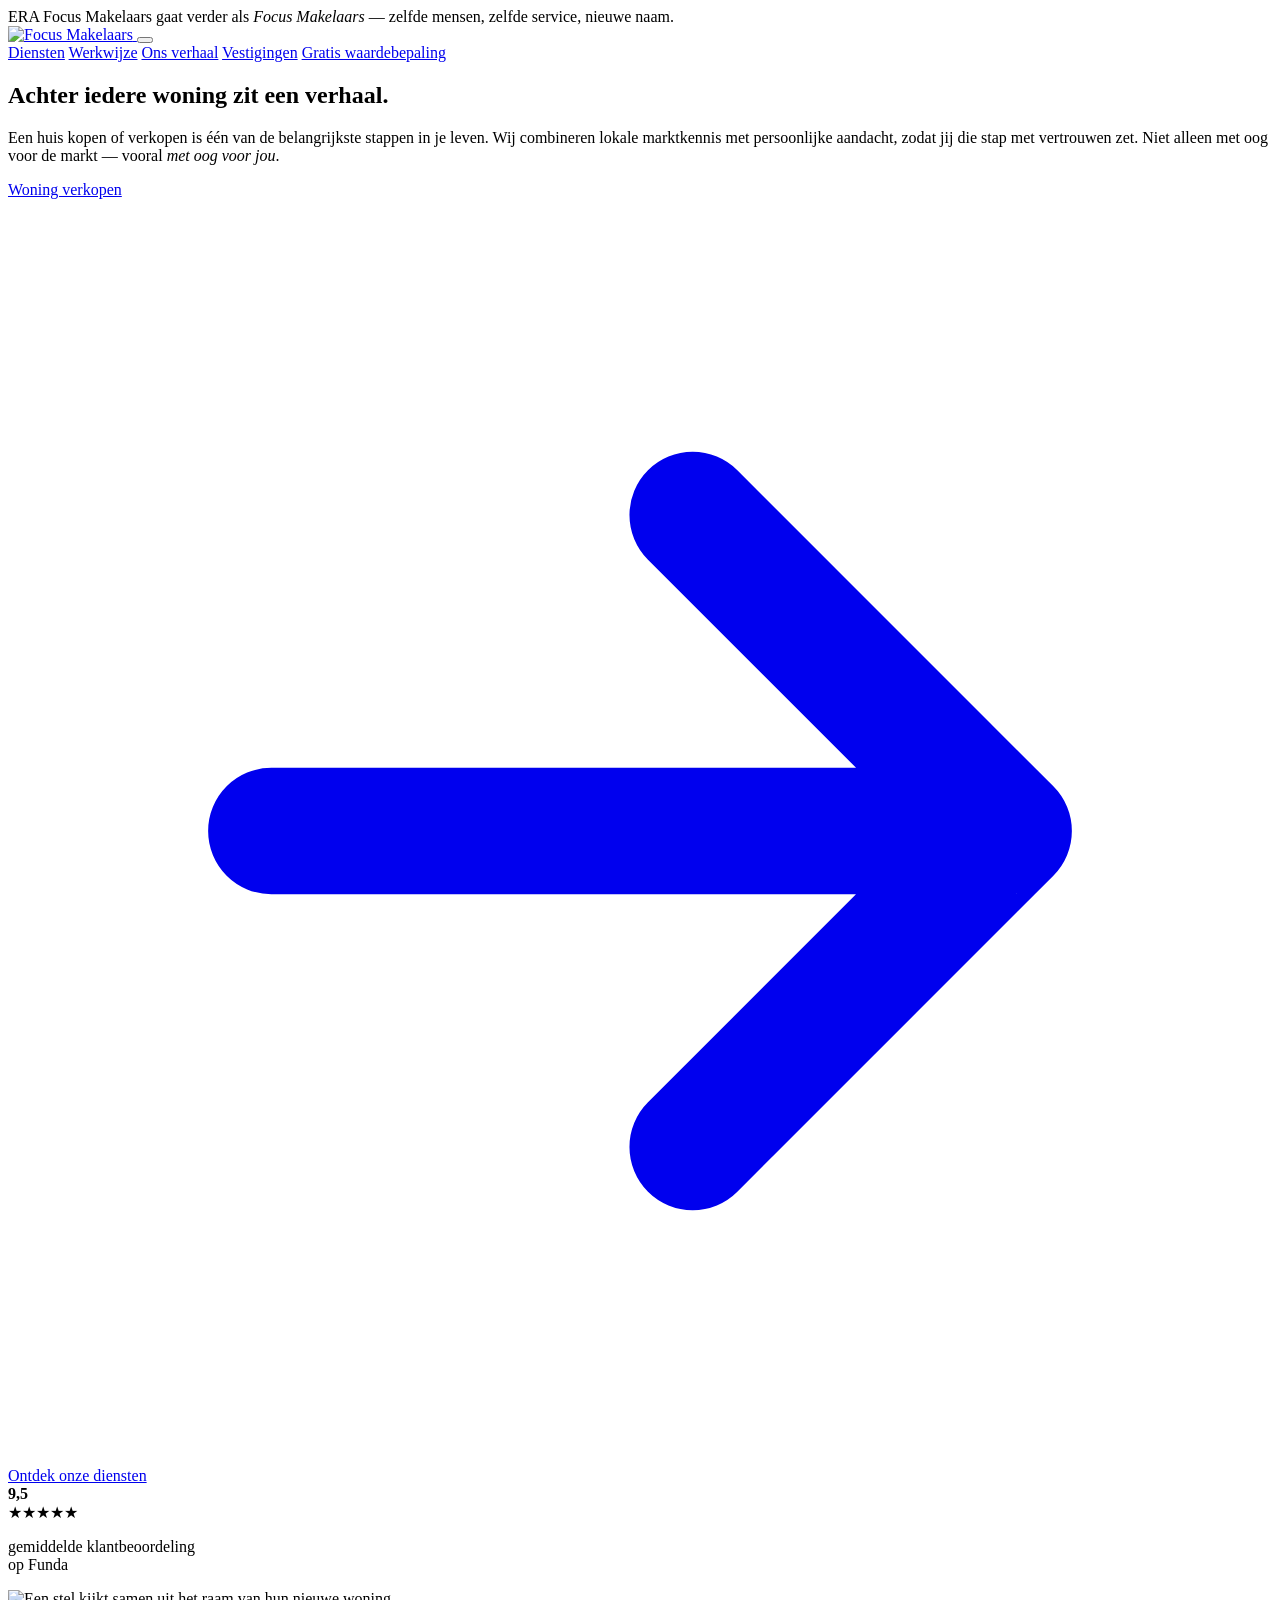
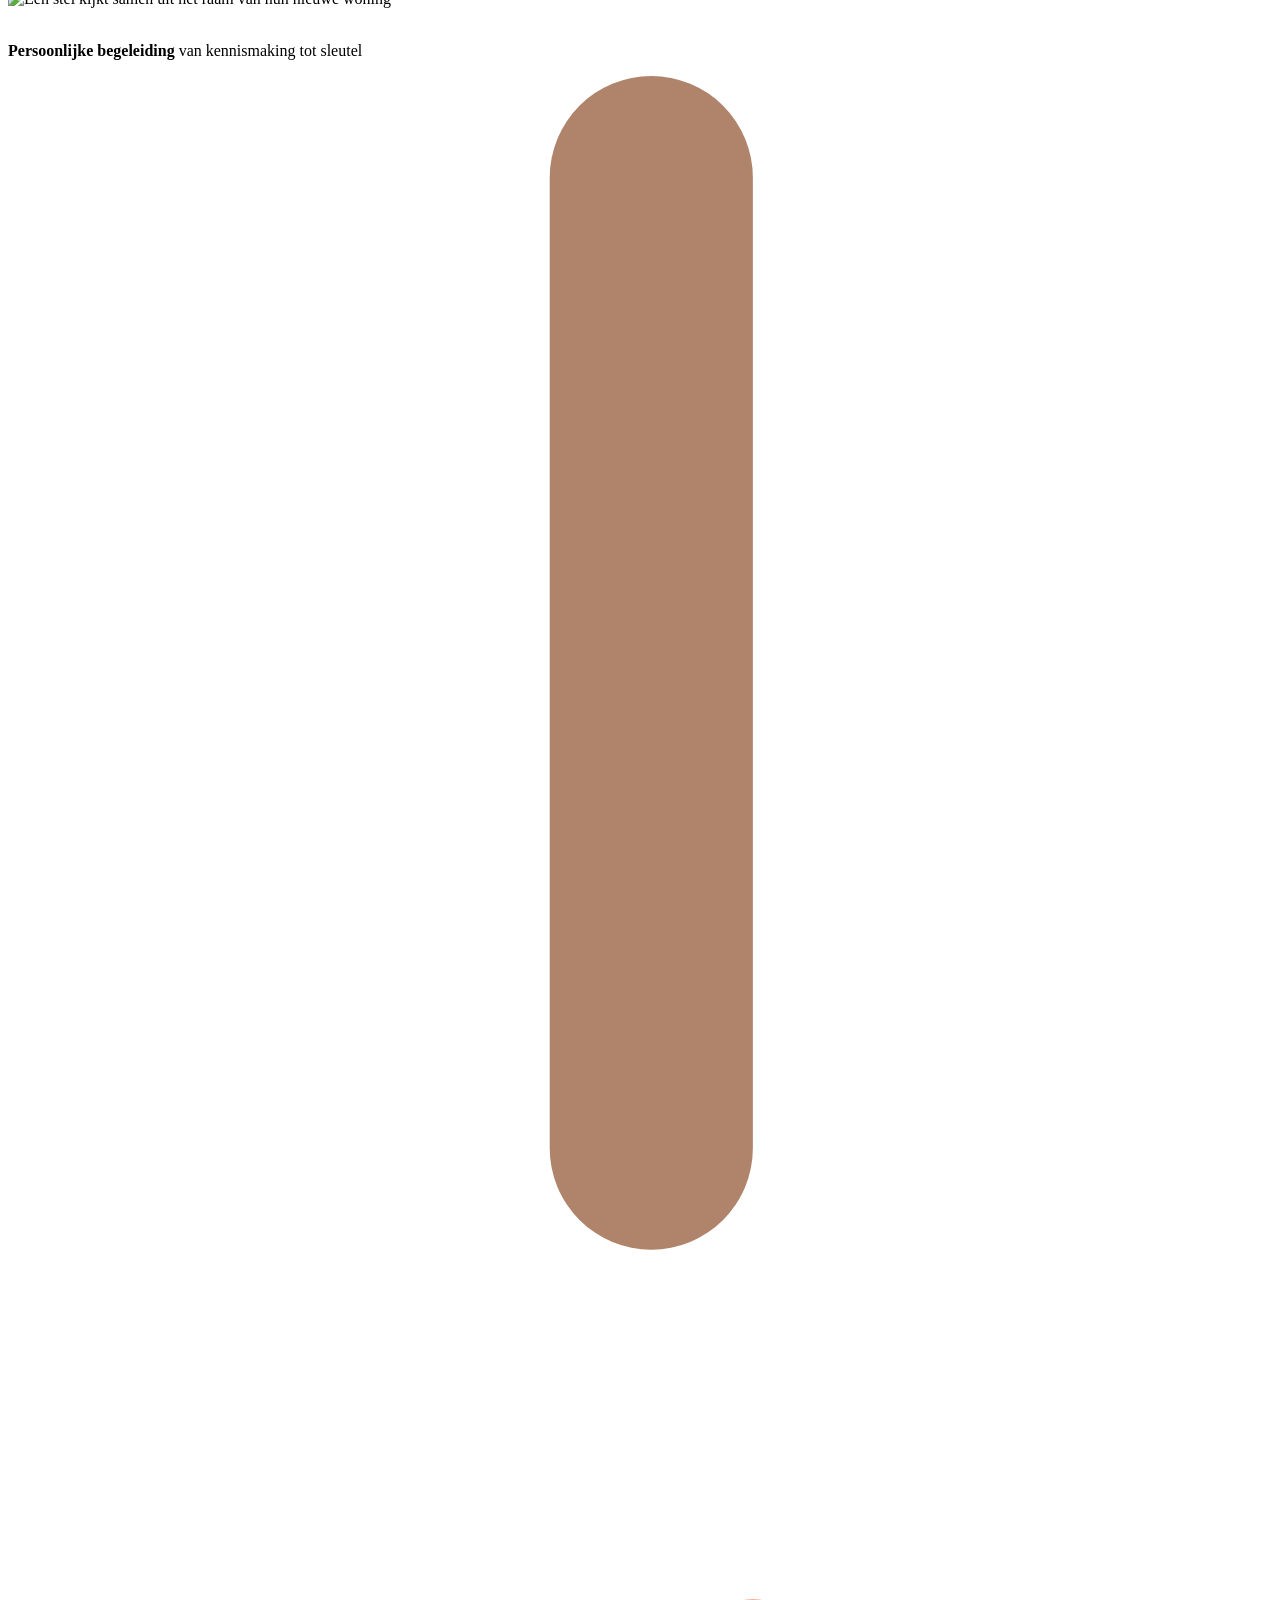
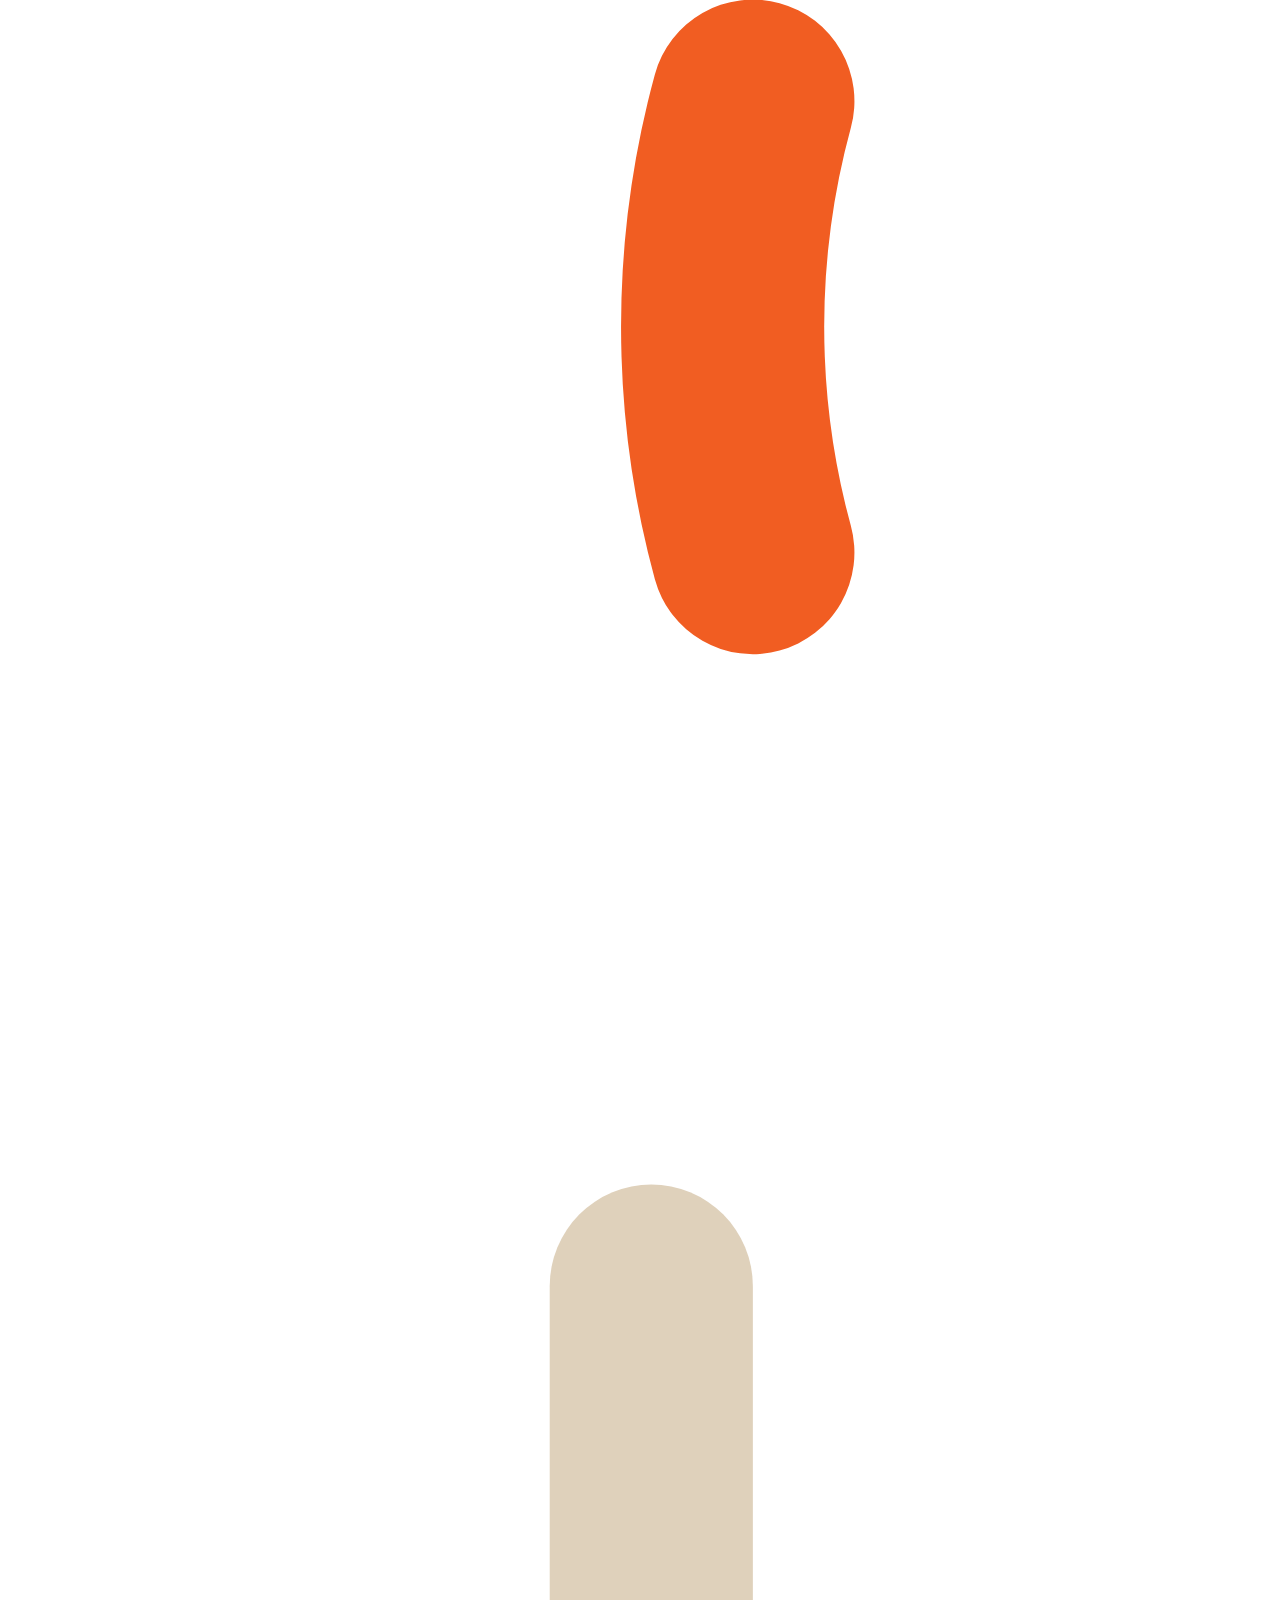
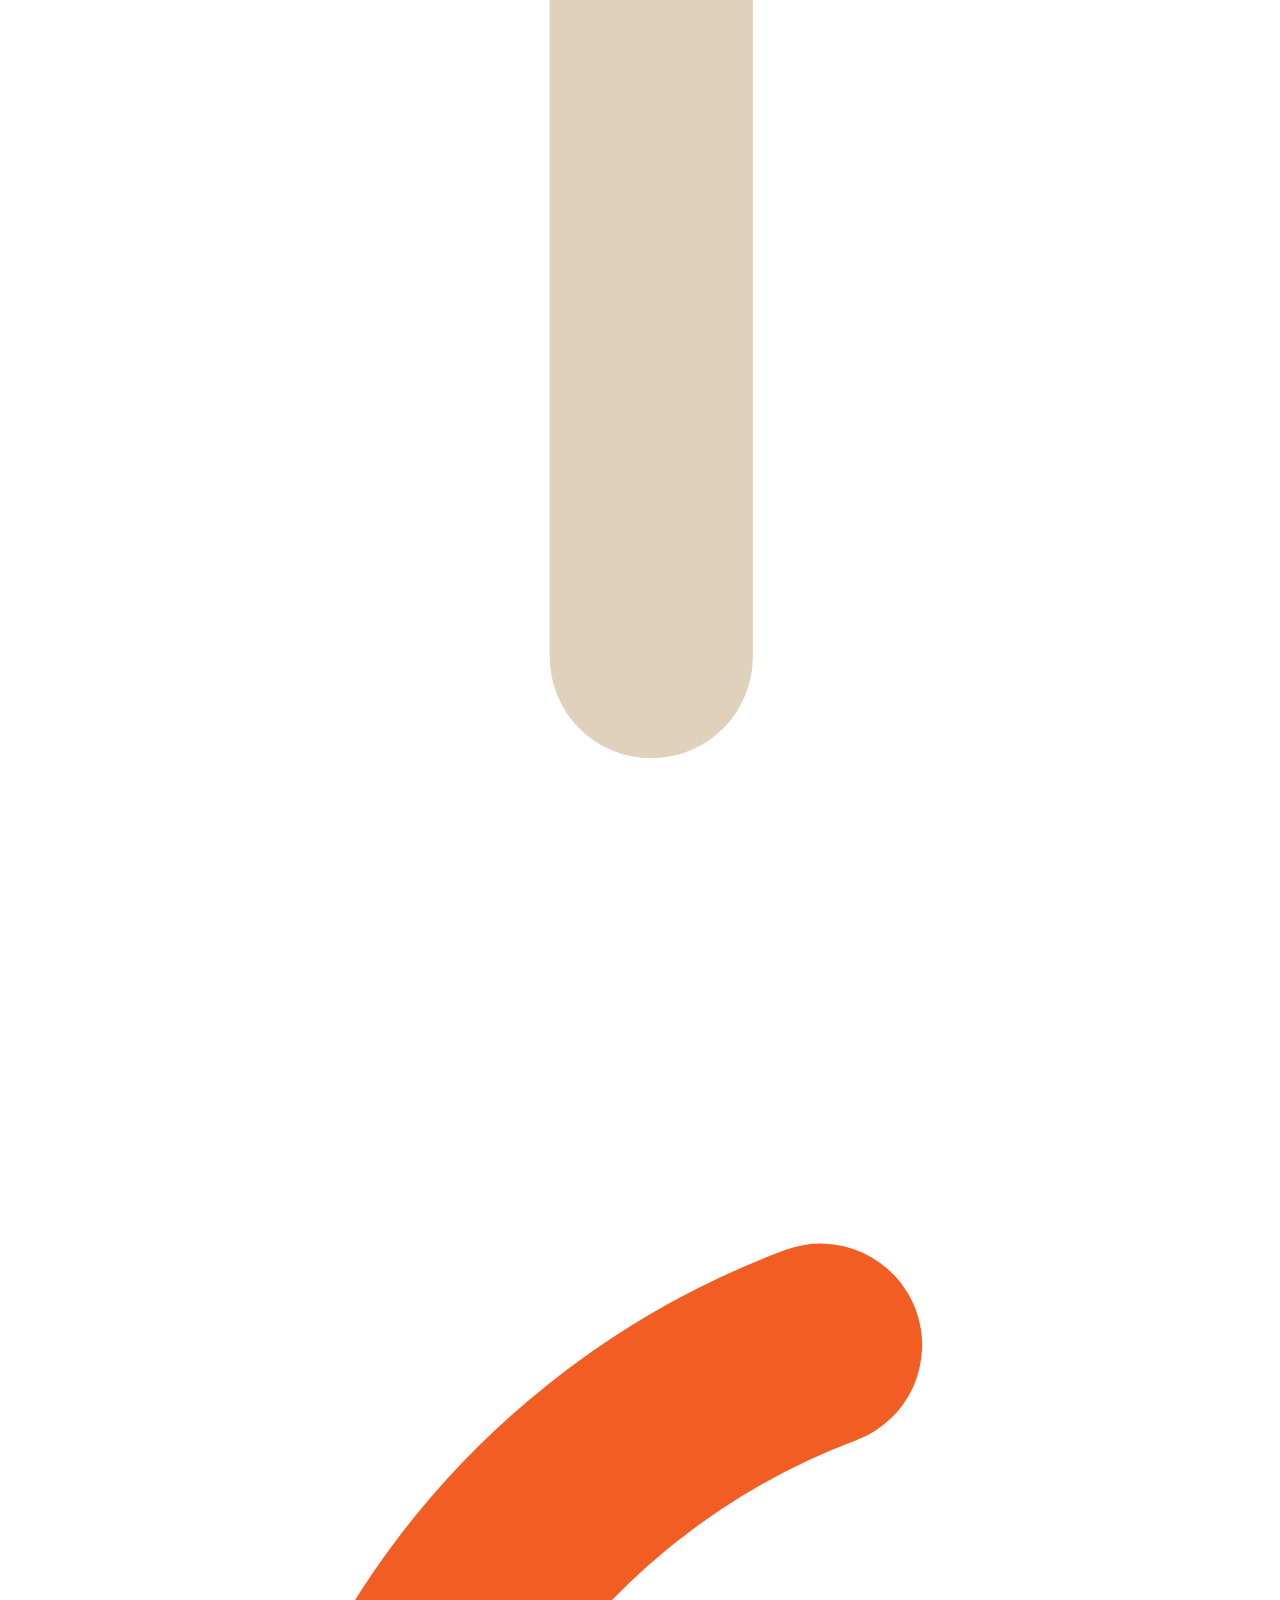
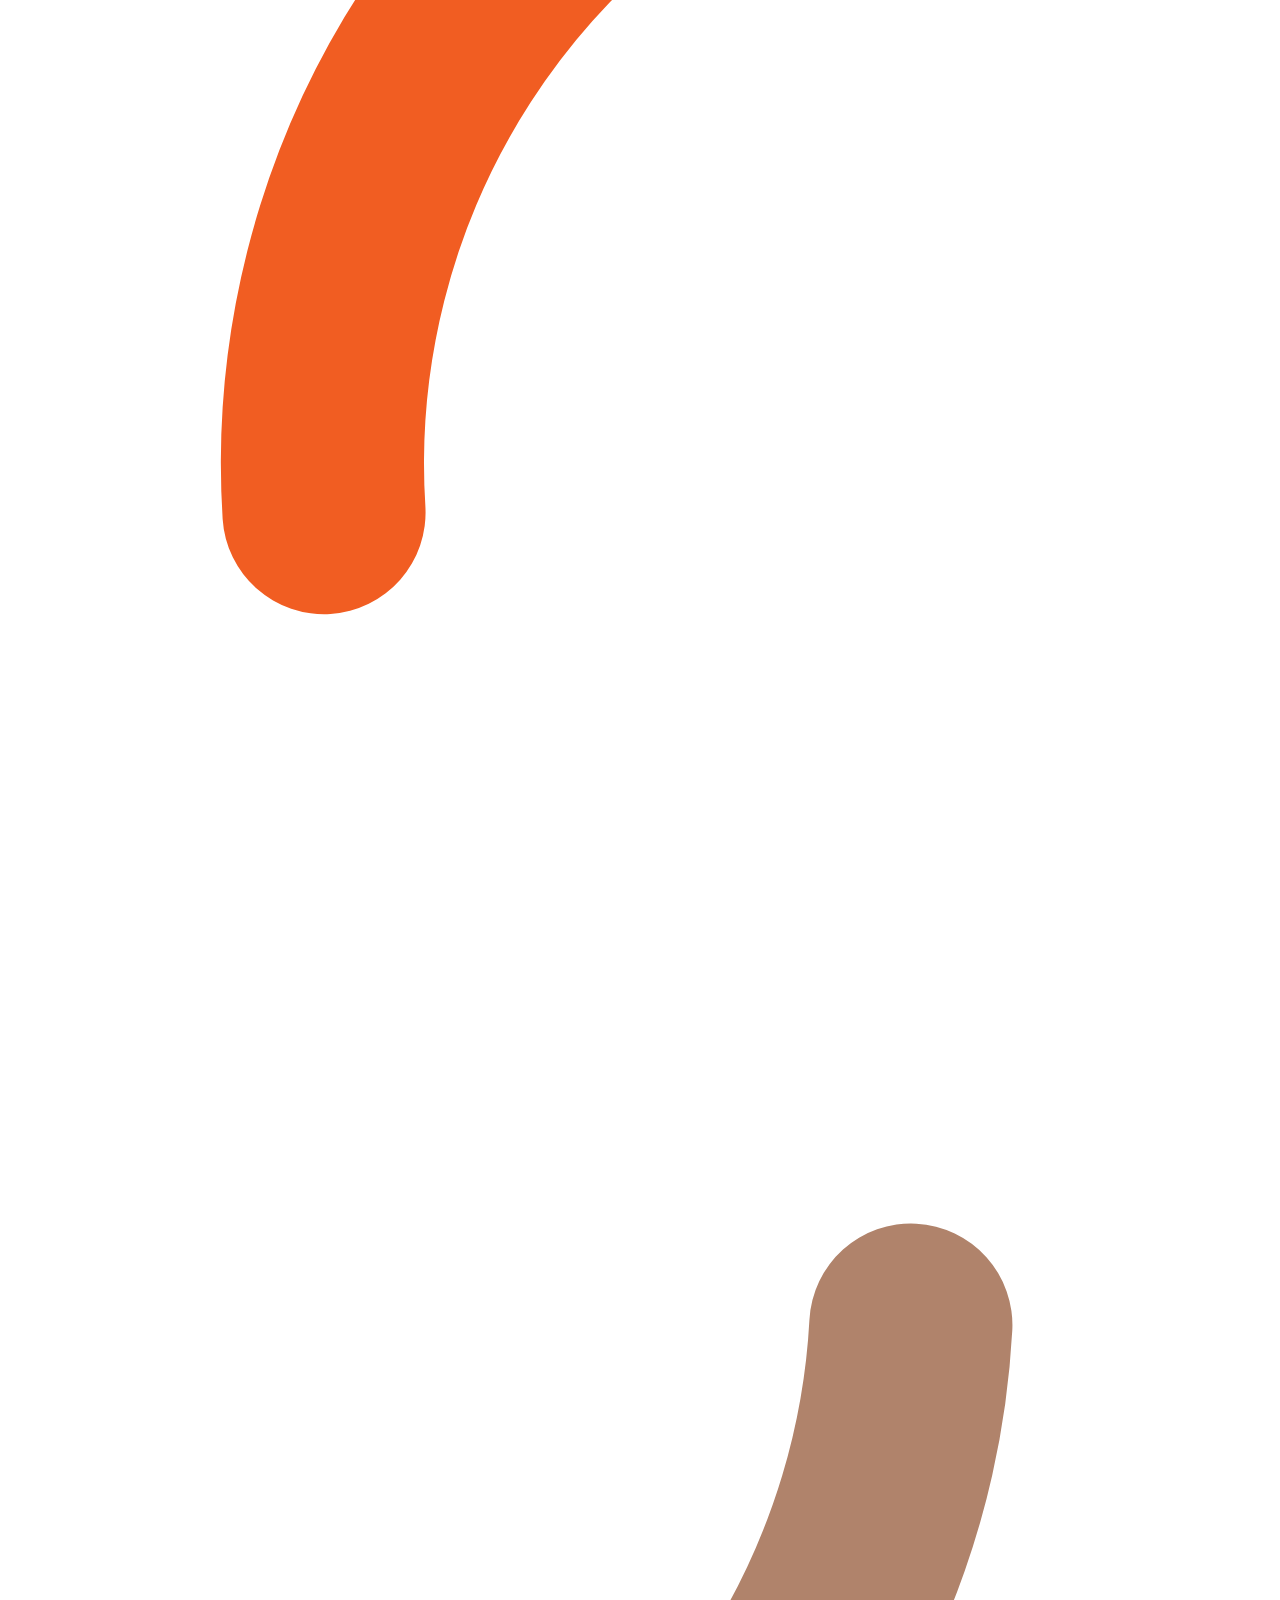
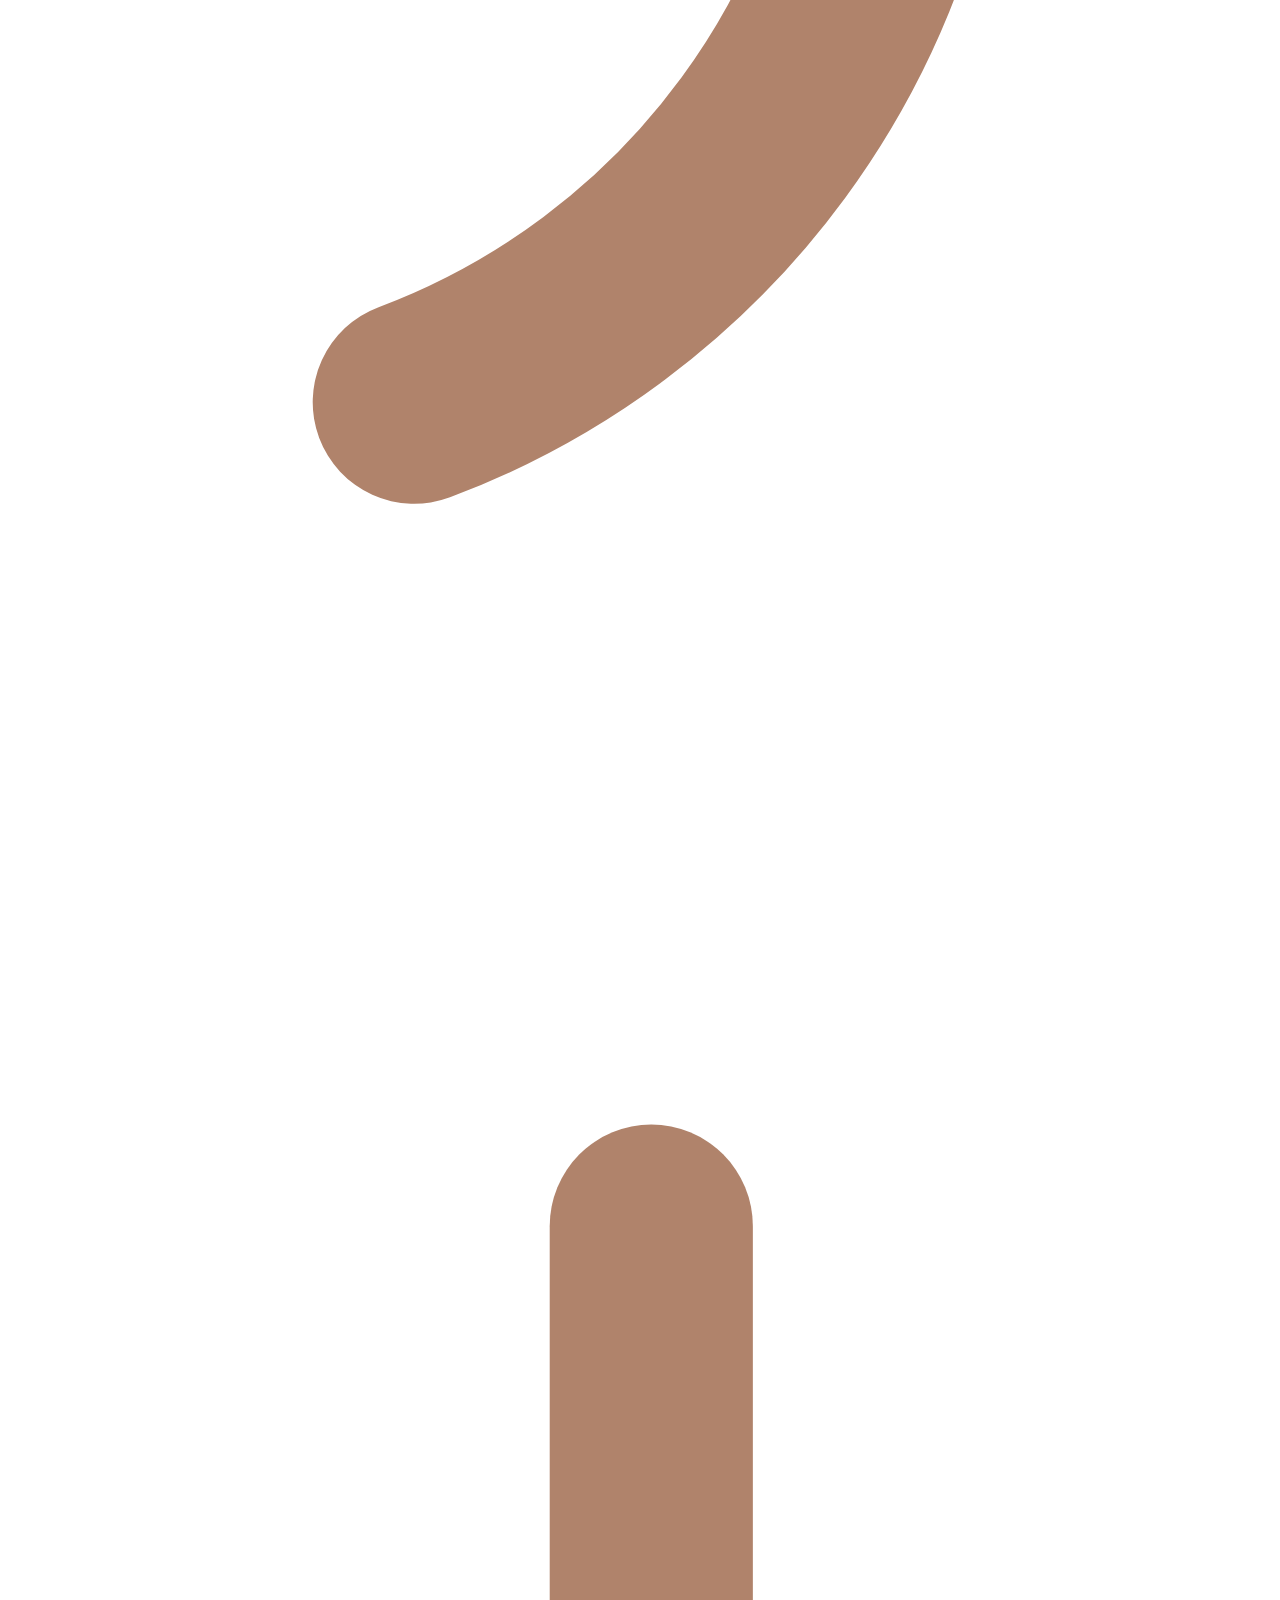
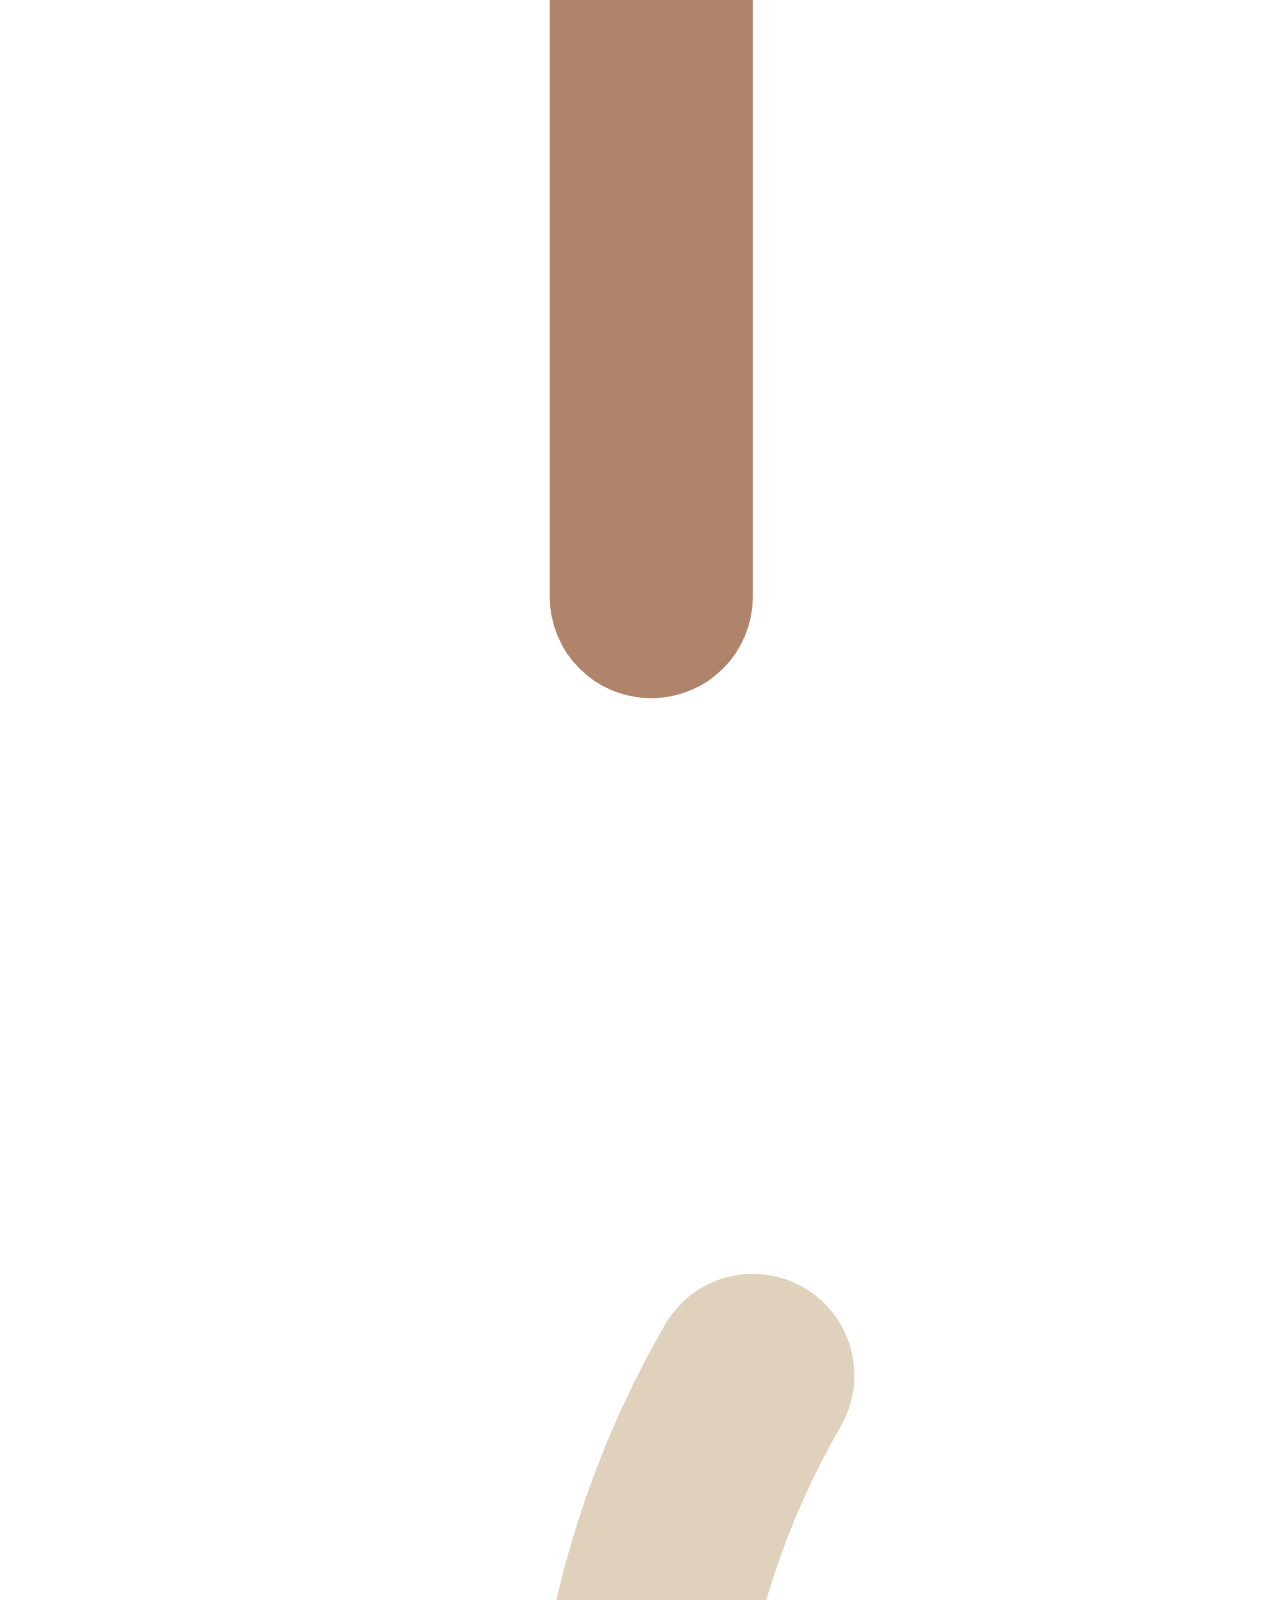
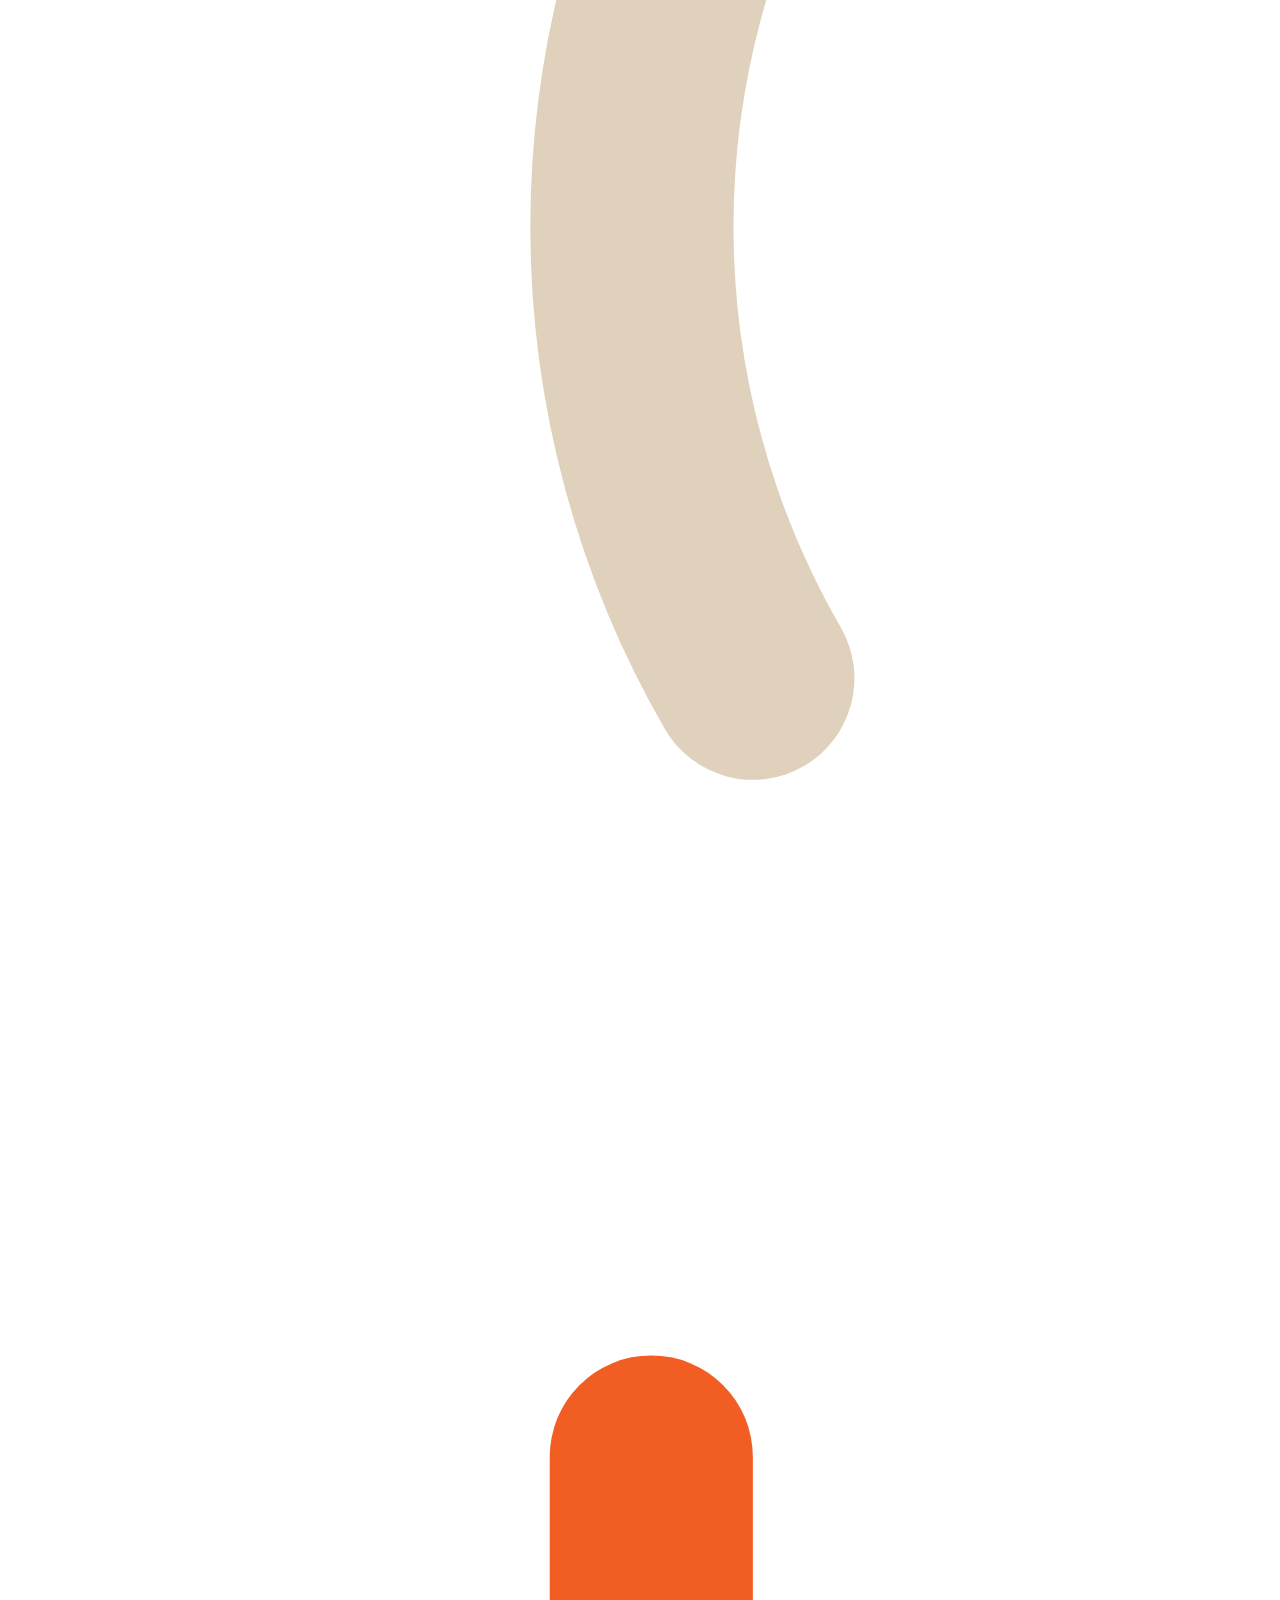
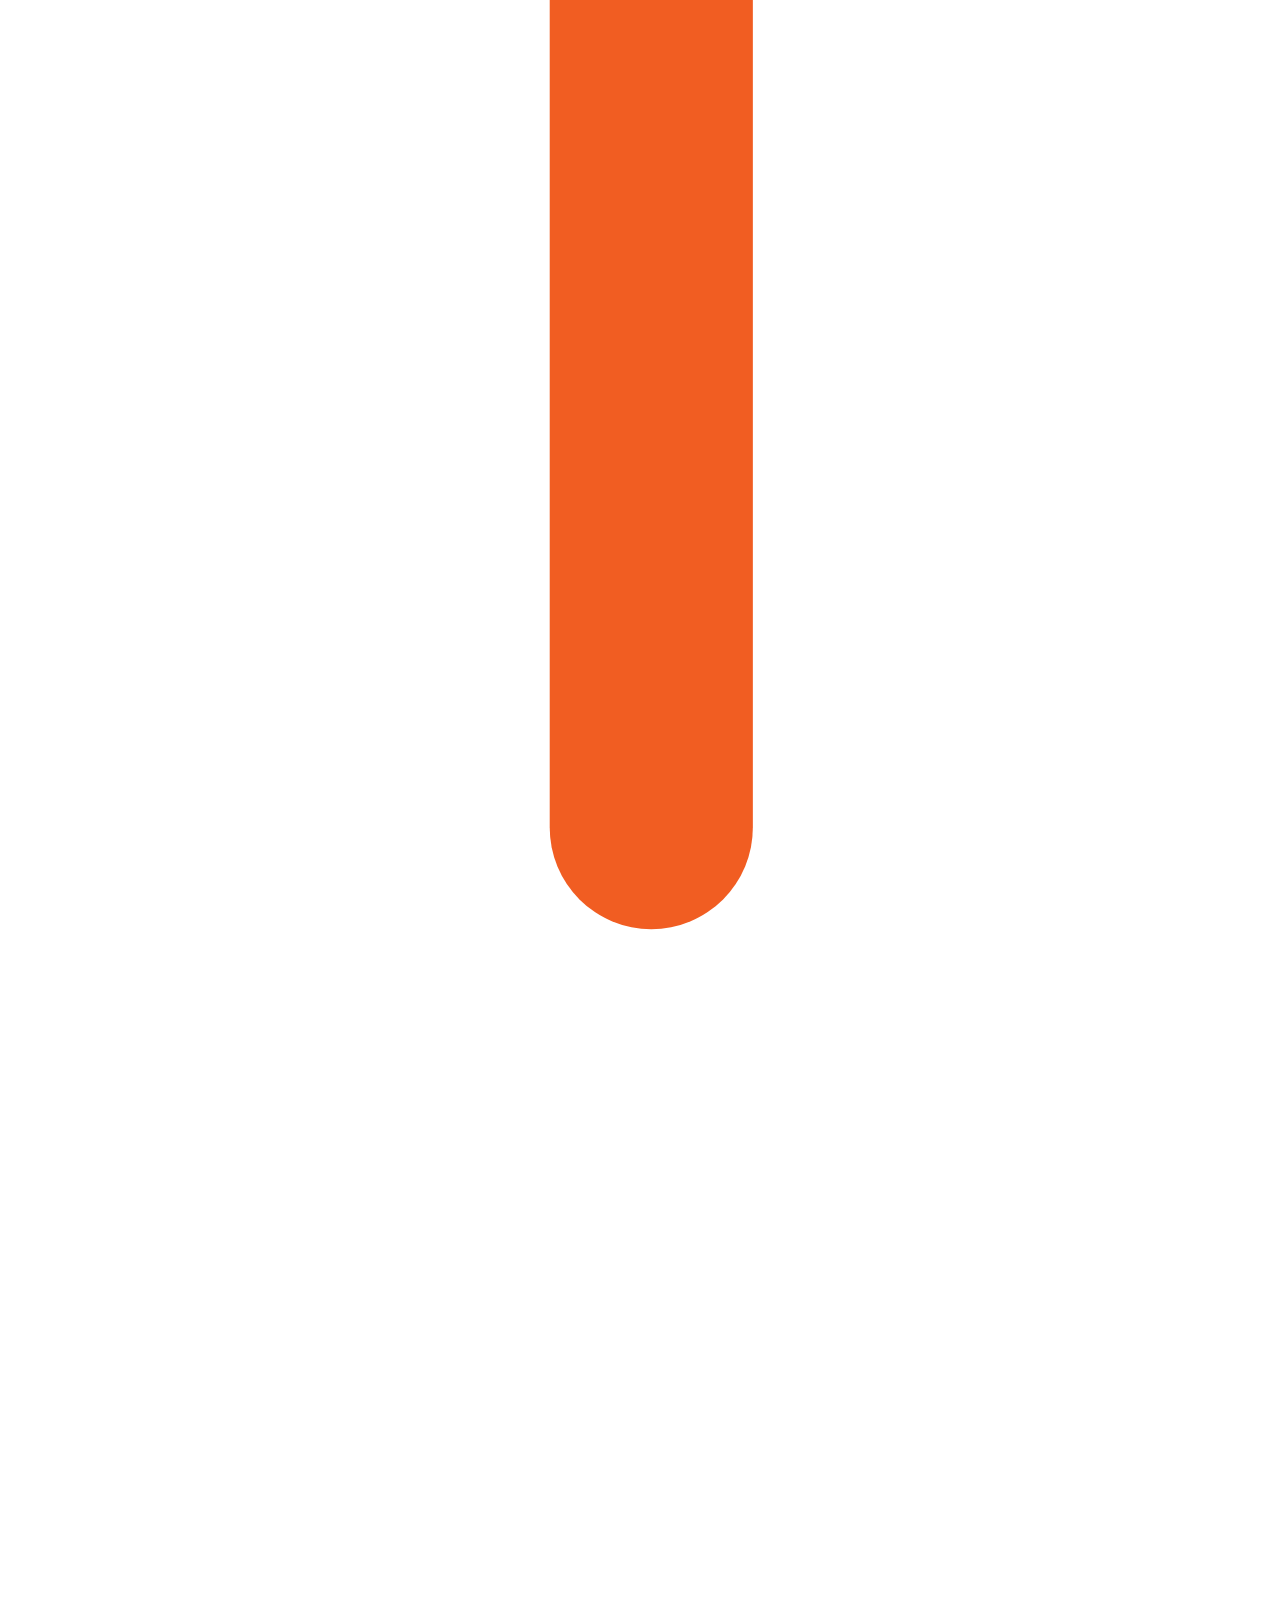
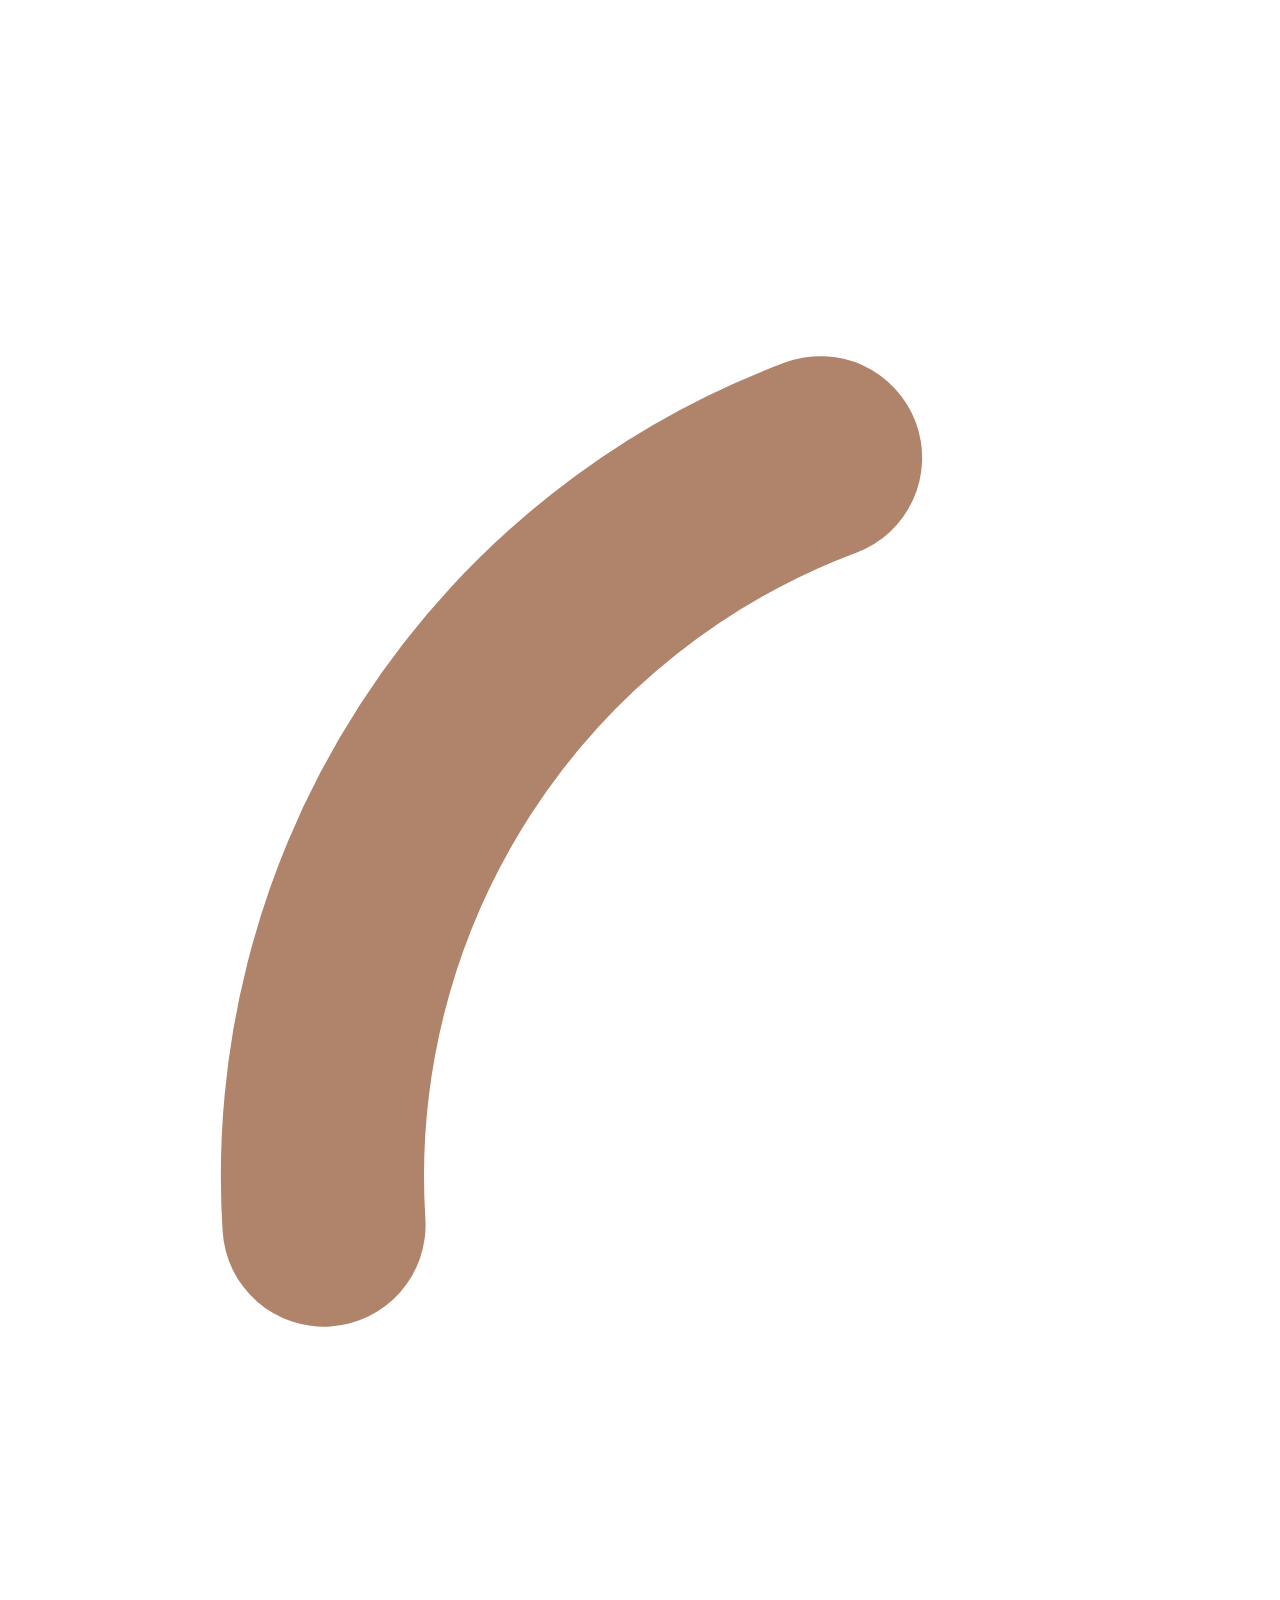
==== commit ca041f0a: "Add files via upload" ====
--- a/index.html
+++ b/index.html
@@ -33,7 +33,7 @@
       <nav class="nav__links" id="menu">
         <a href="#diensten">Diensten</a>
         <a href="#werkwijze">Werkwijze</a>
-        <a href="#verhaal">Over Focus</a>
+        <a href="#verhaal">Ons verhaal</a>
         <a href="#vestigingen">Vestigingen</a>
         <a class="btn btn--primary" href="#contact">Gratis waardebepaling</a>
       </nav>
@@ -204,7 +204,7 @@
           <p class="verhaal__quote">“De woning vormt het decor, niet het onderwerp. Wat er écht toe doet, is de mens die er woont.”</p>
         </div>
         <div class="verhaal__text reveal" data-delay="1">
-          <p class="kicker">Over Focus</p>
+          <p class="kicker">Ons verhaal</p>
           <h2>Zelfstandige makelaars, <span class="accent">één herkenbaar merk.</span></h2>
           <p class="lead">Focus bouwt aan een sterk netwerk van lokale makelaars die ondernemen vanuit hun eigen kracht — met gedeelde kwaliteit, service en deskundigheid.</p>
           <p>De toekomst van makelaardij ligt in de combinatie van technologie en persoonlijk contact. Slimme digitale middelen maken ons werk efficiënter, zodat er méér ruimte ontstaat voor wat echt telt: aandacht, advies en begeleiding.</p>
@@ -351,7 +351,7 @@
           <ul>
             <li><a href="mailto:info@focusmakelaars.nl">info@focusmakelaars.nl</a></li>
             <li><a href="#werkwijze">Onze werkwijze</a></li>
-            <li><a href="#verhaal">Over Focus</a></li>
+            <li><a href="#verhaal">Ons verhaal</a></li>
           </ul>
         </div>
       </div>
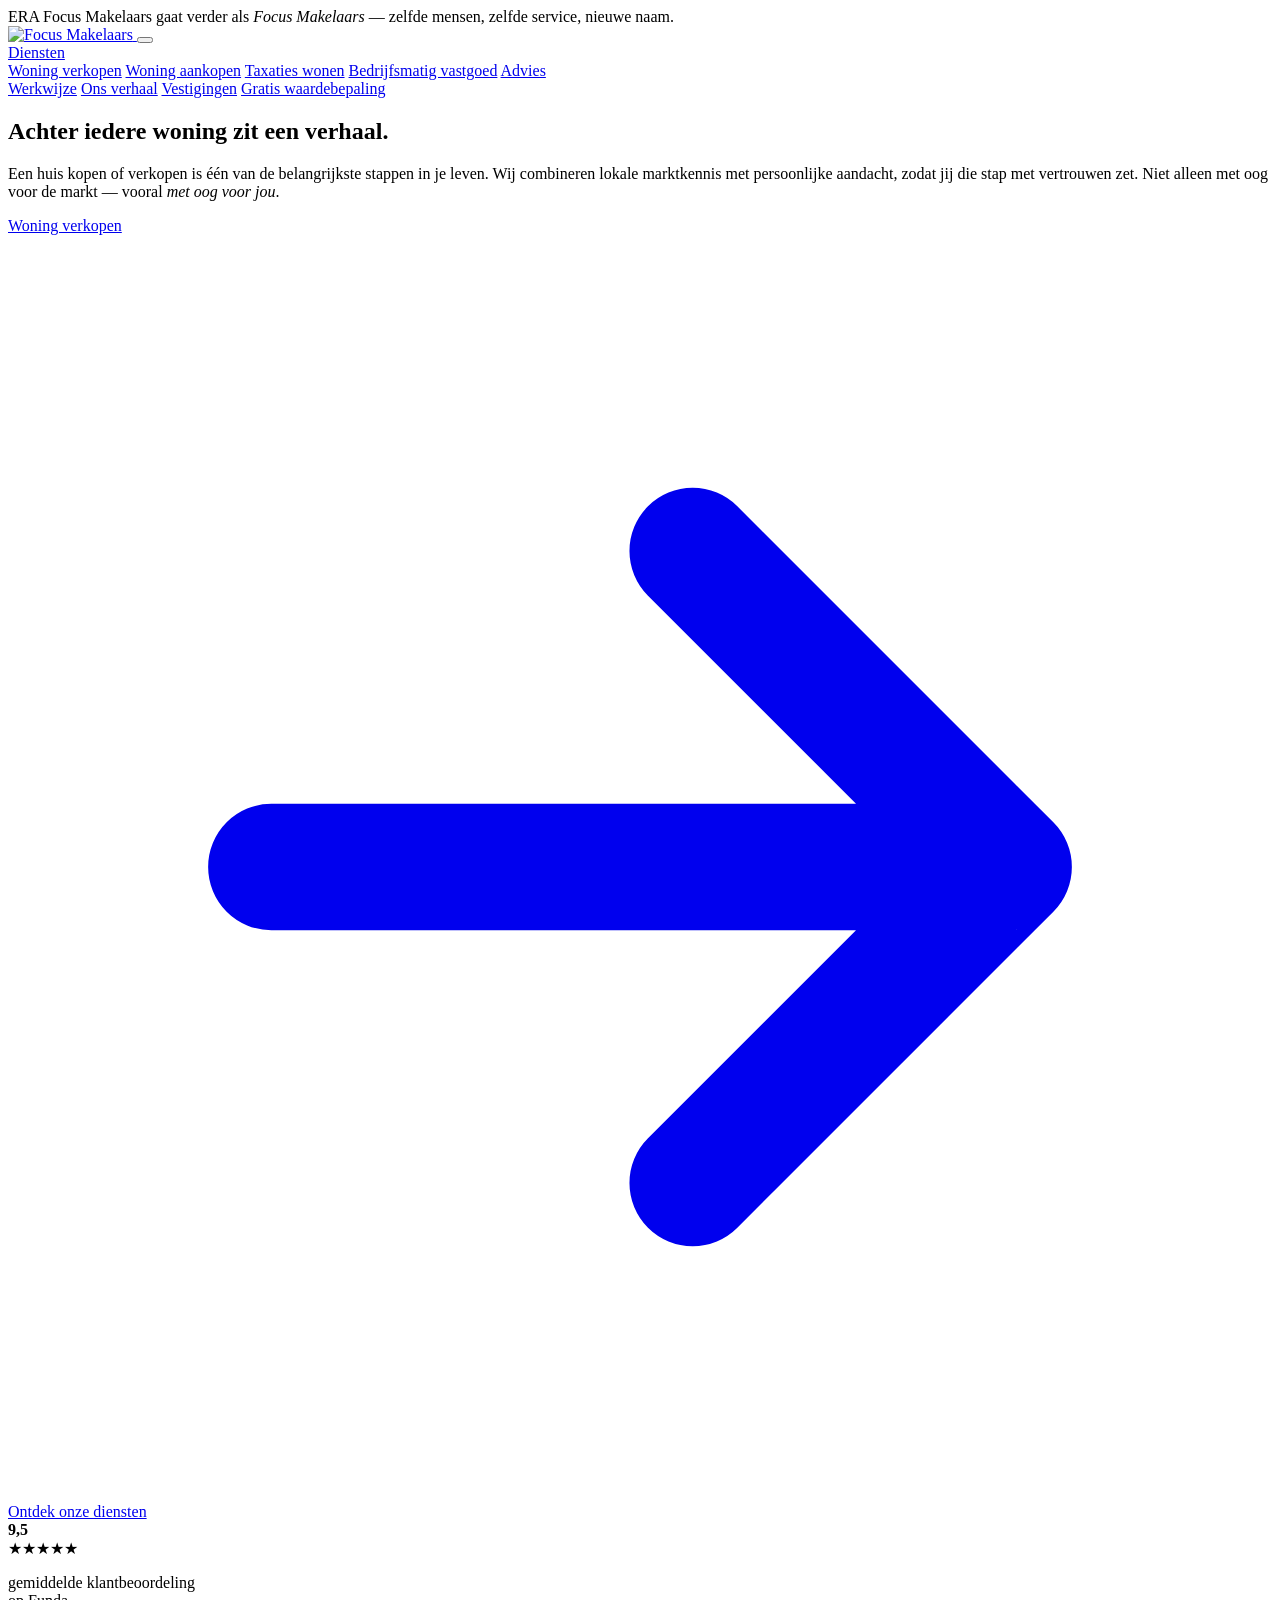
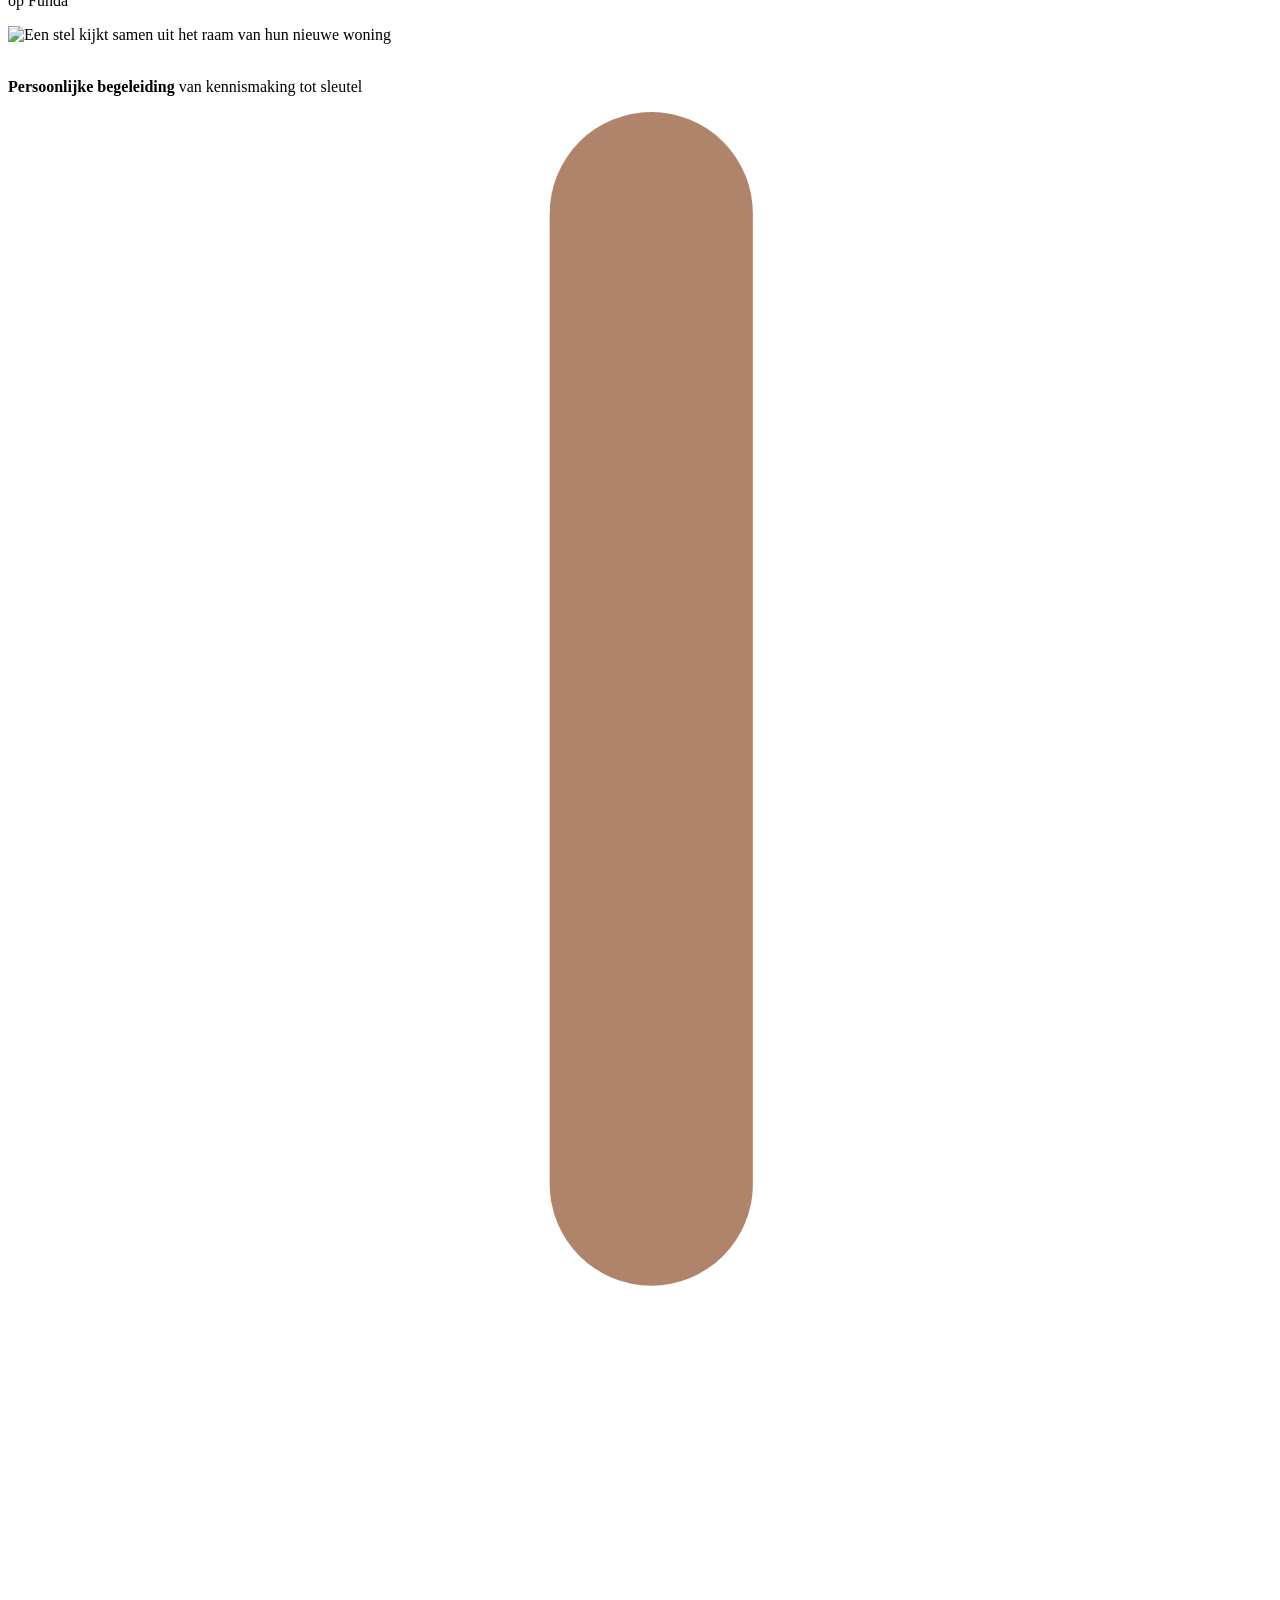
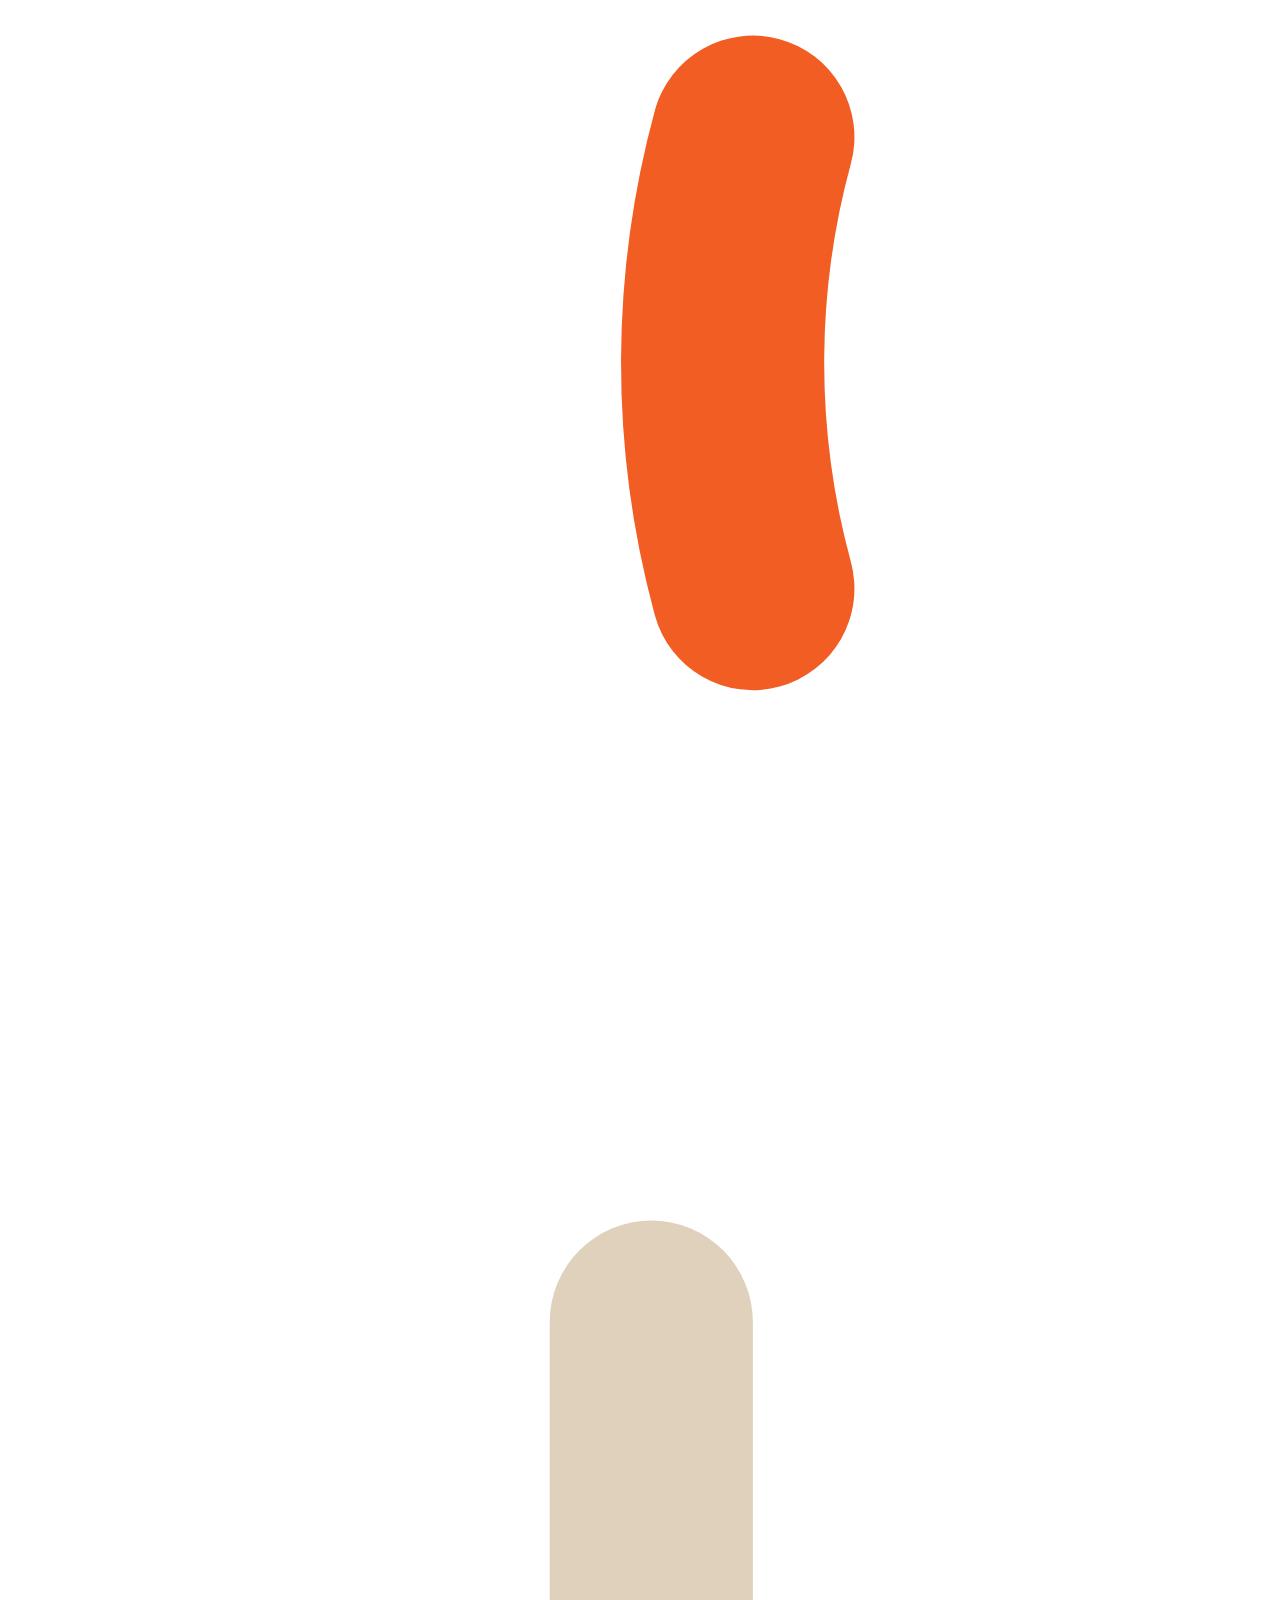
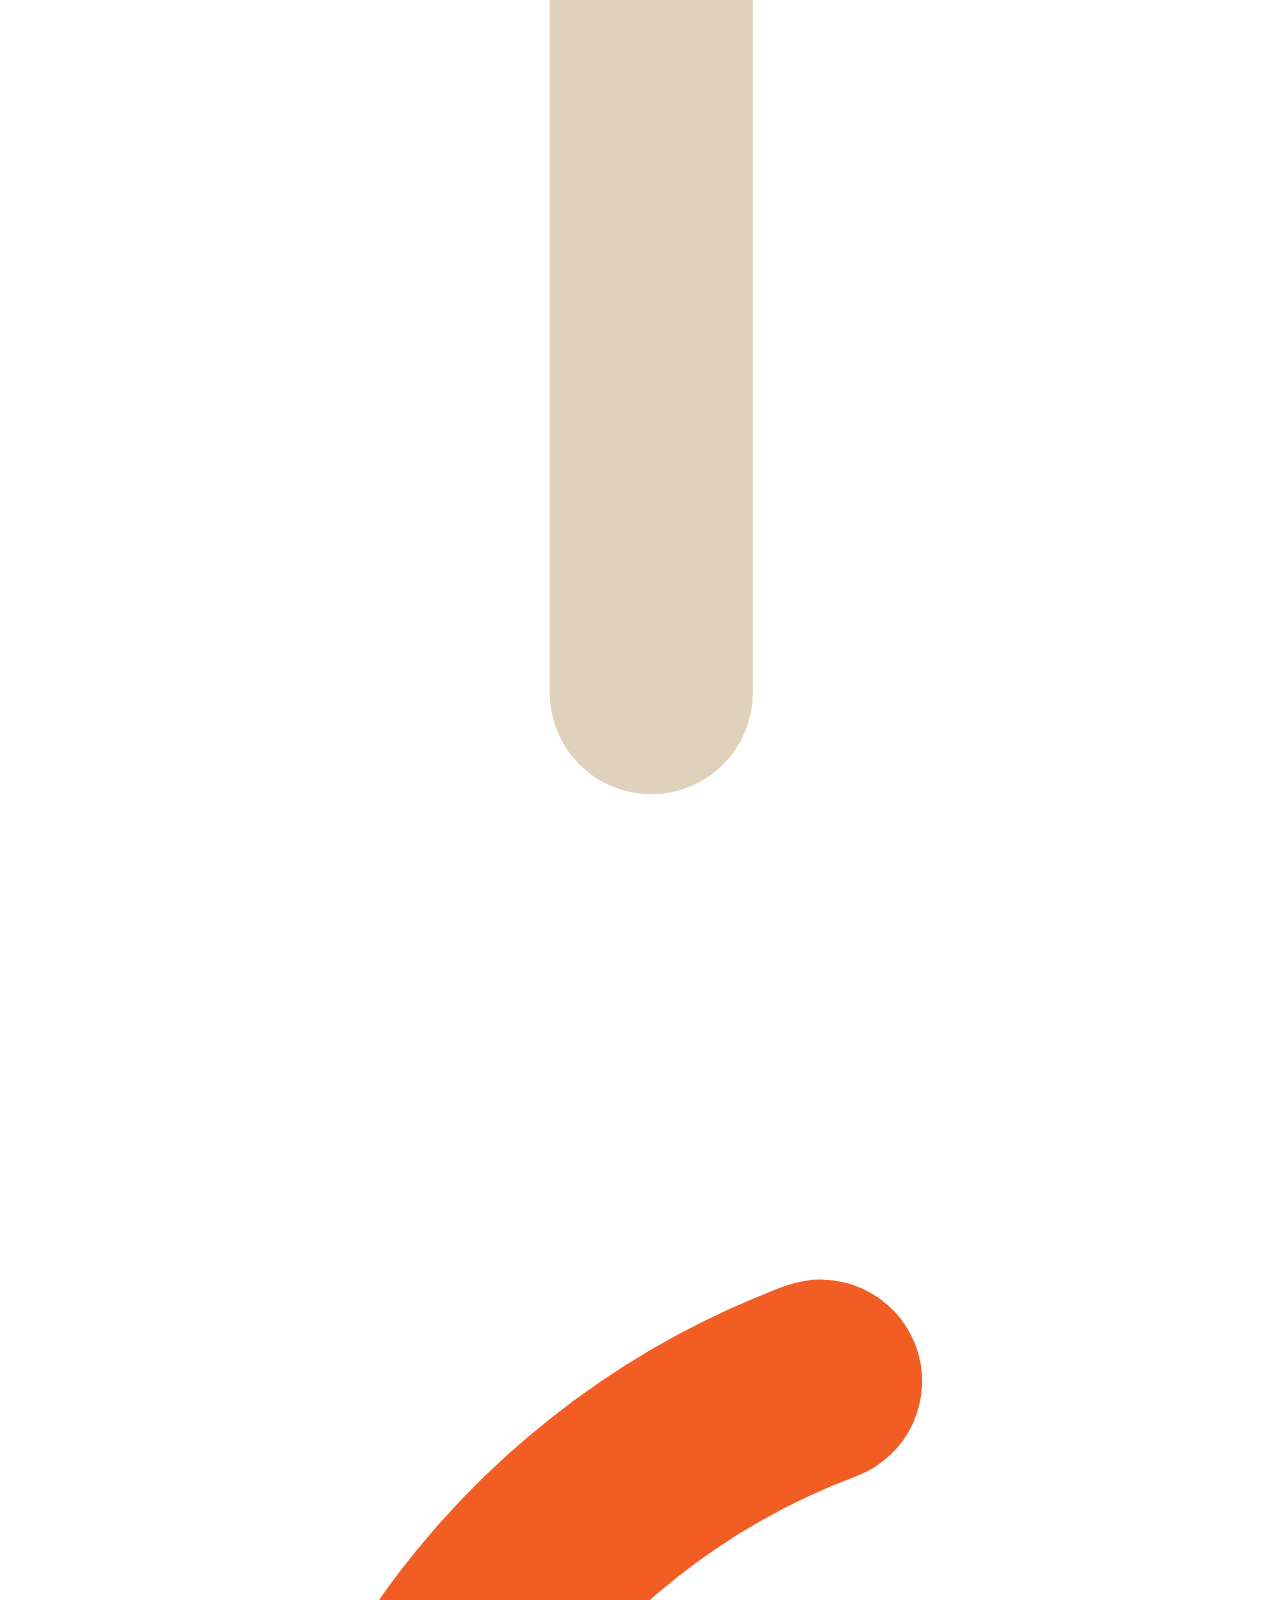
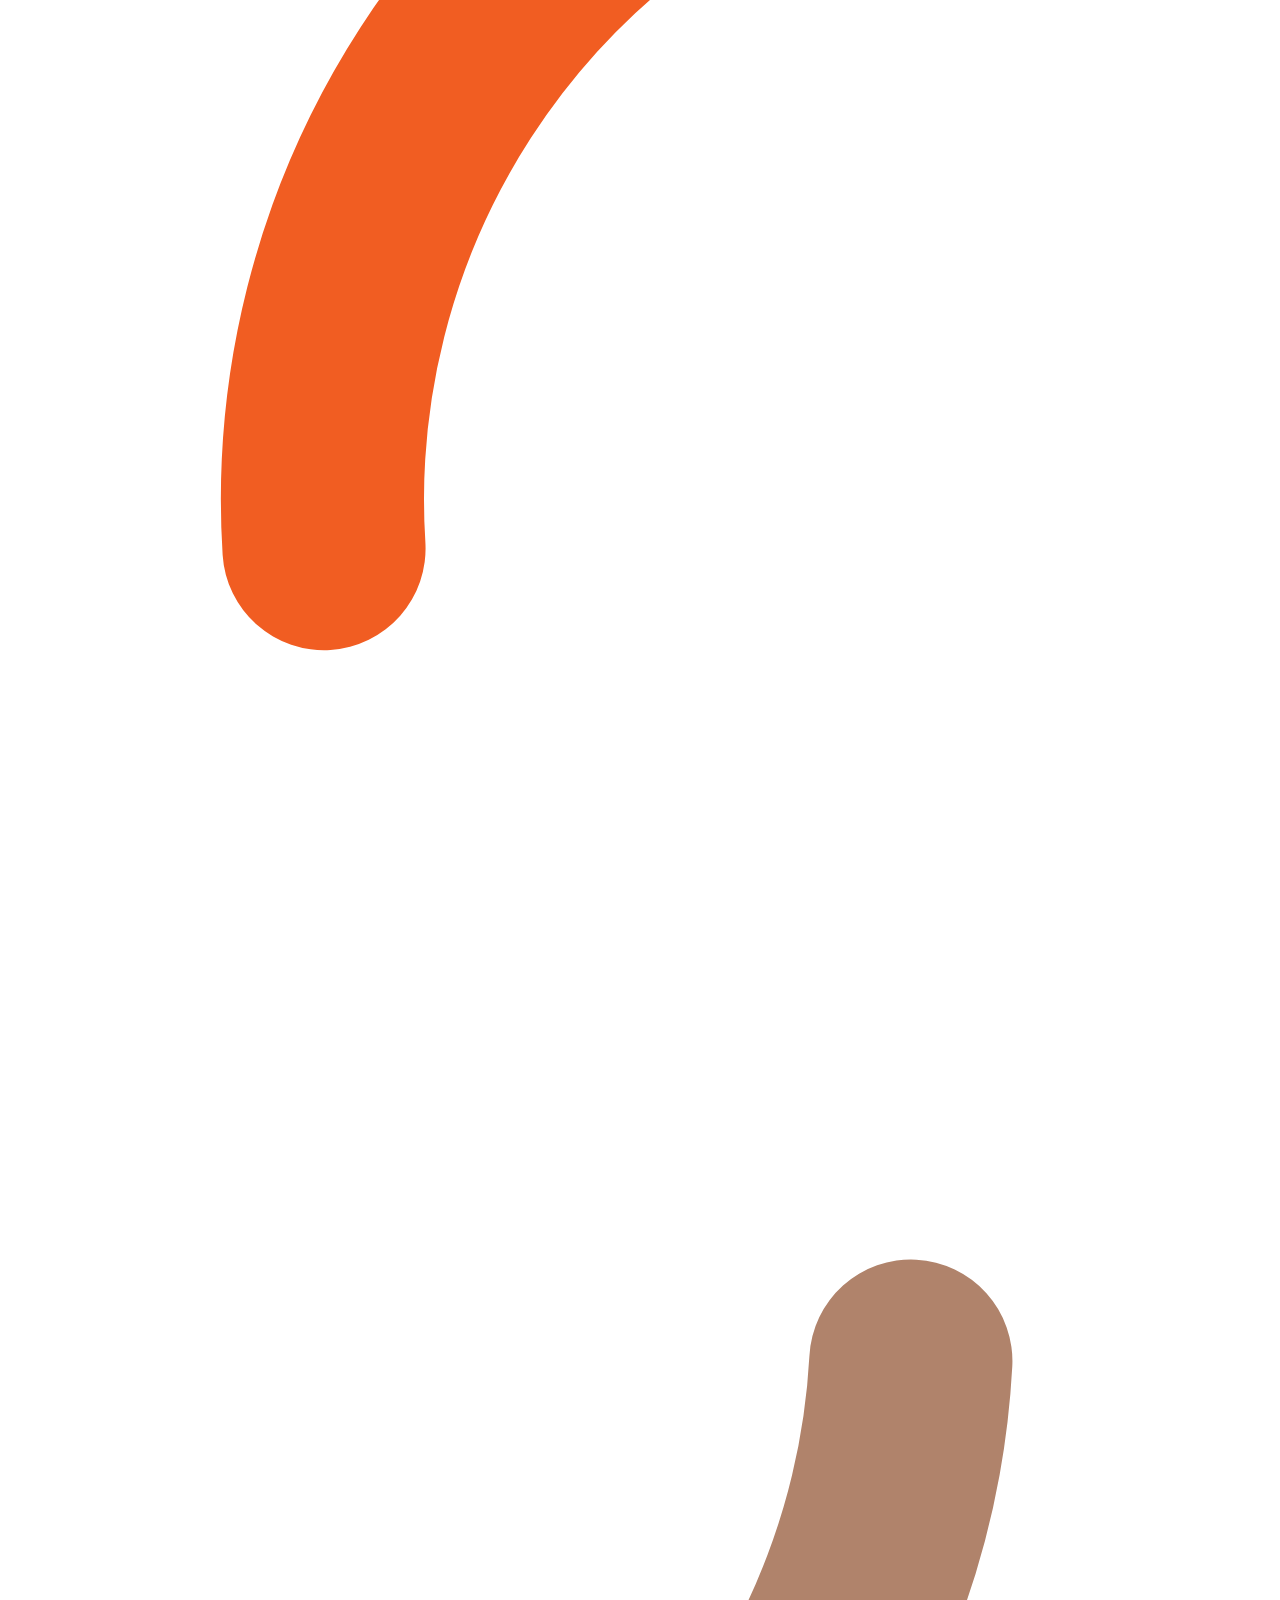
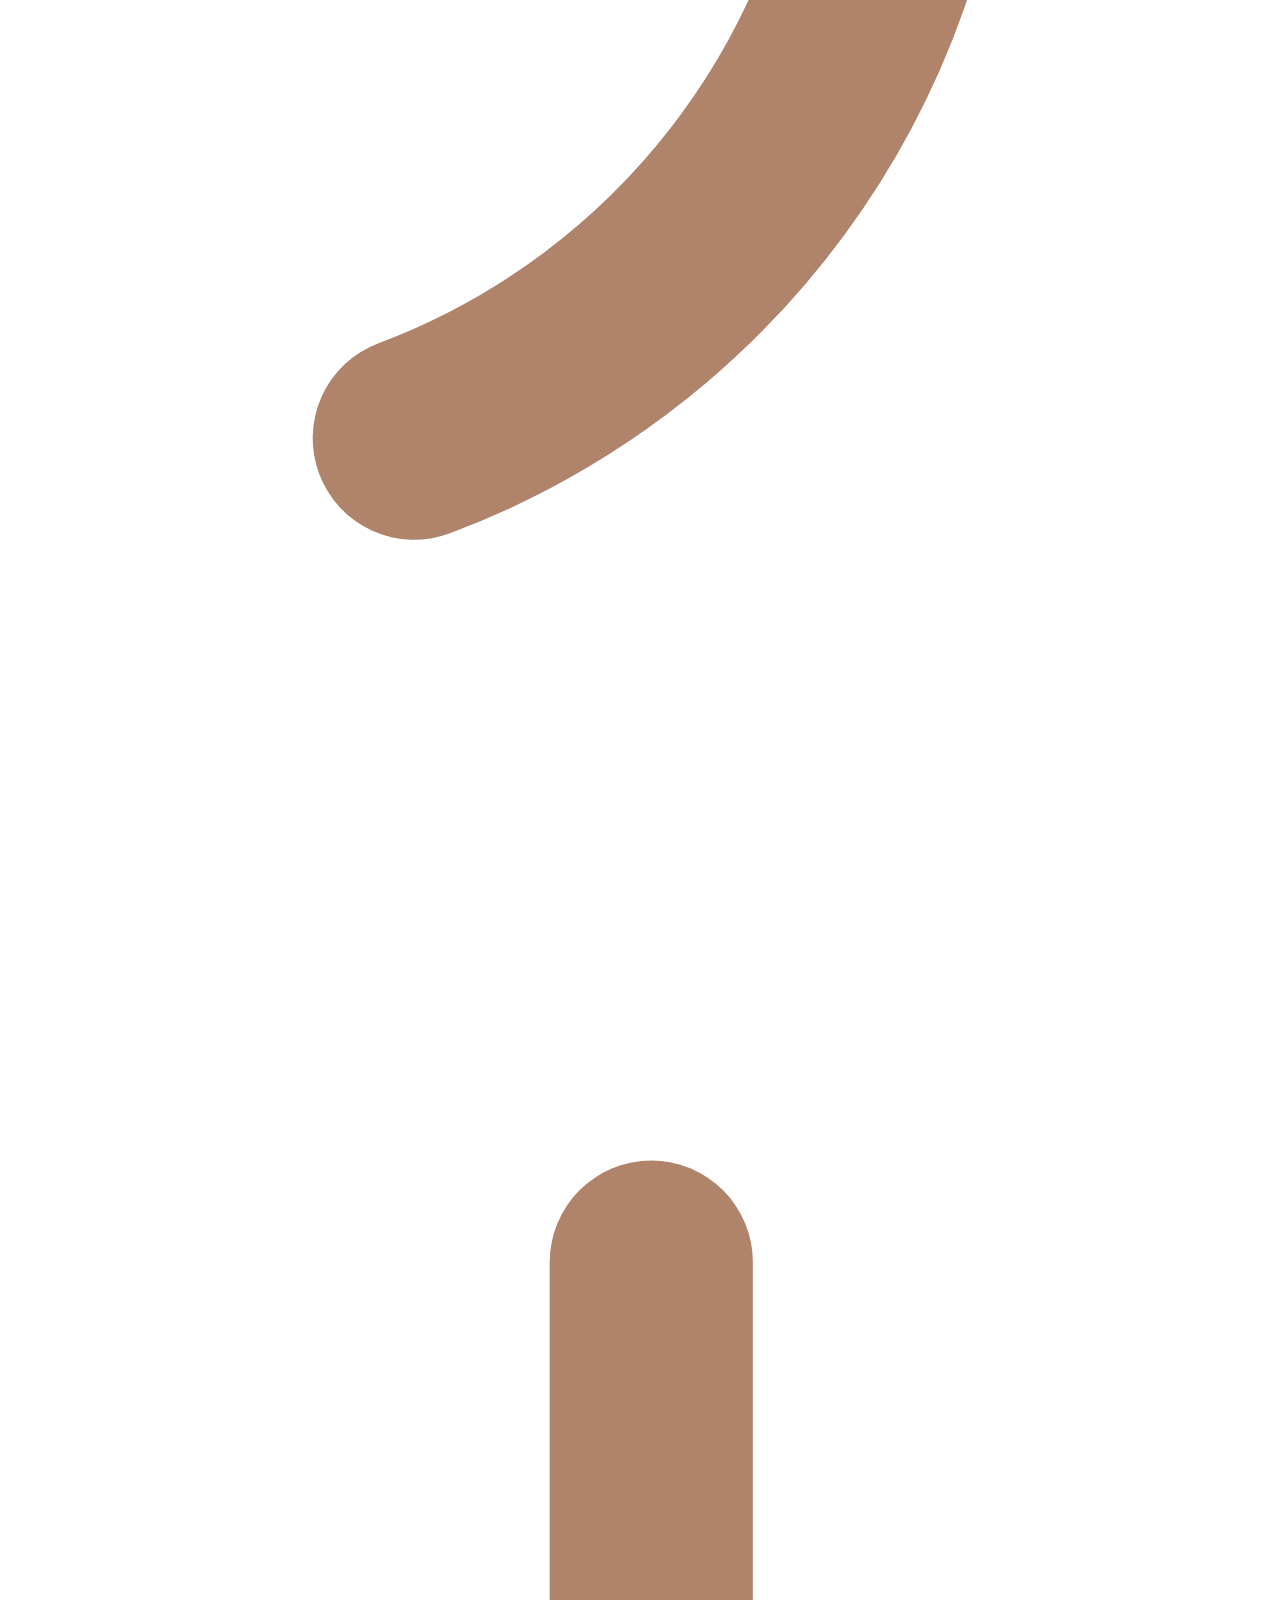
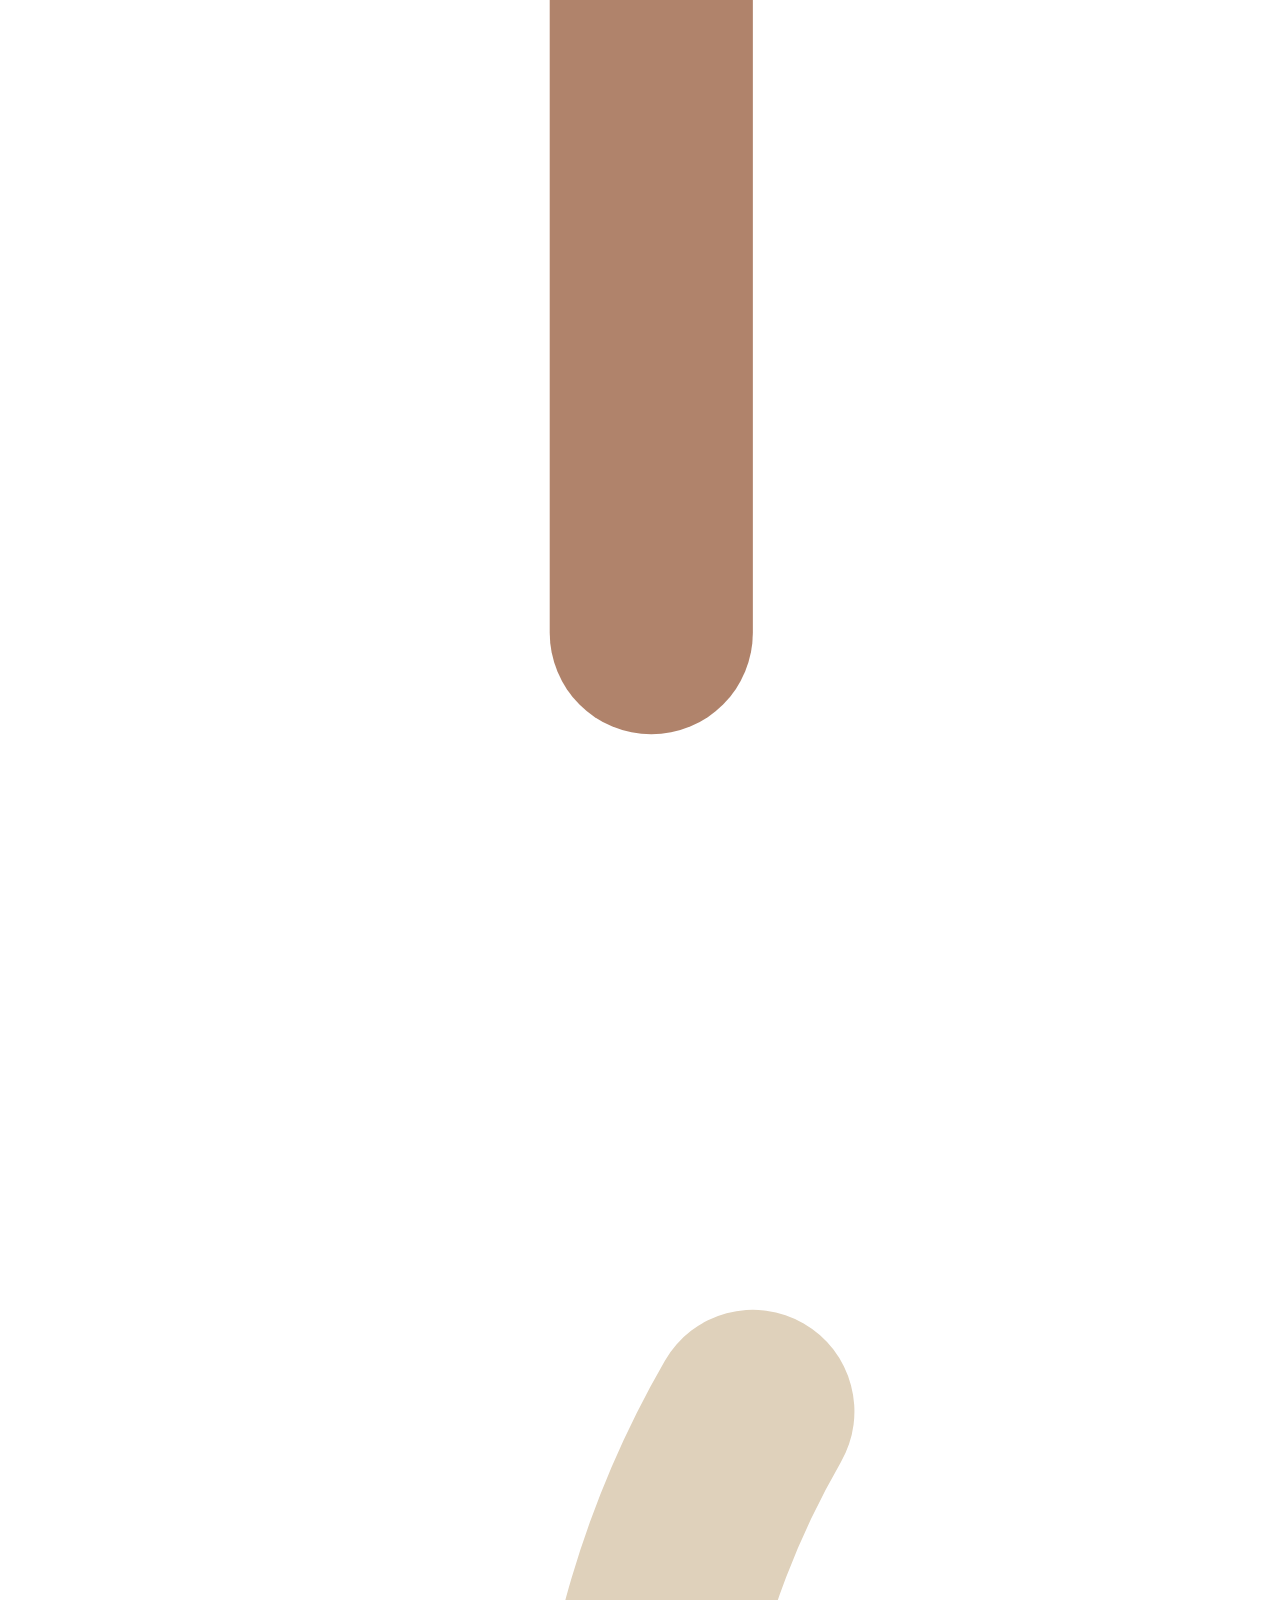
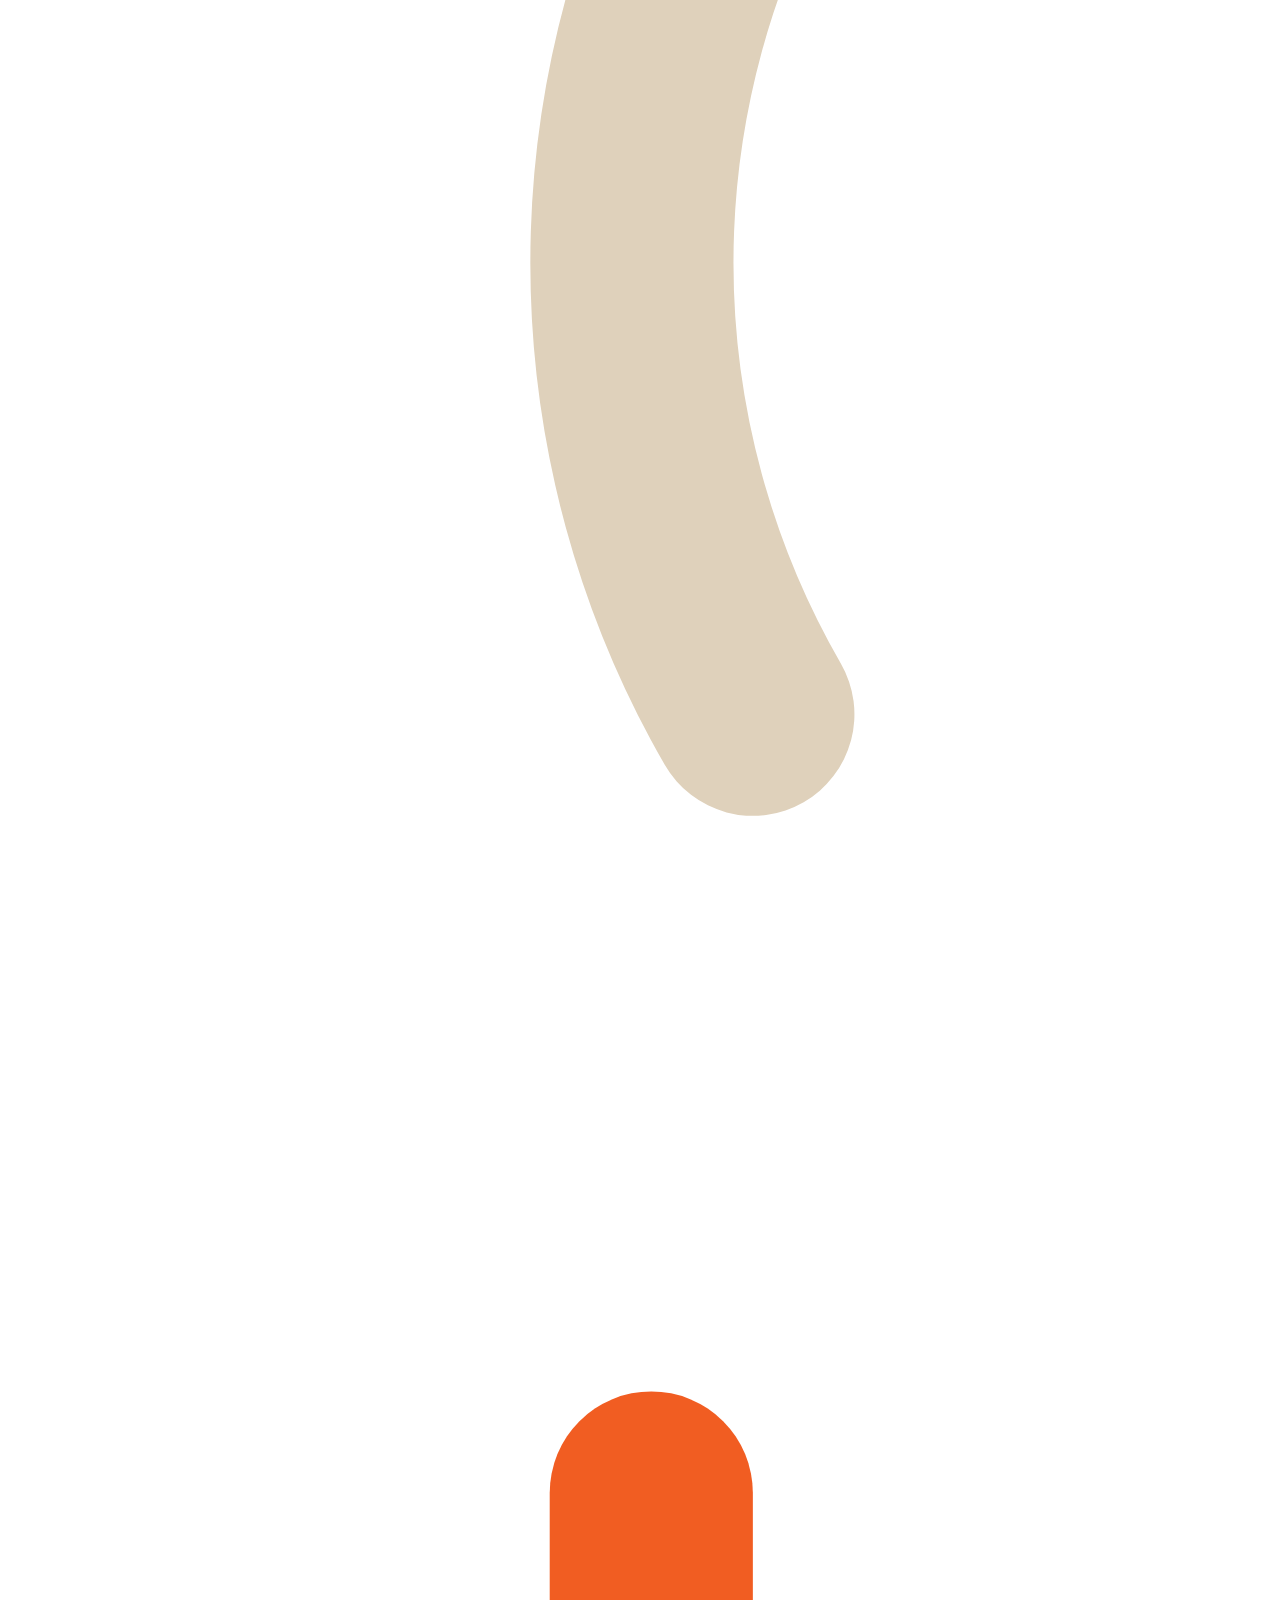
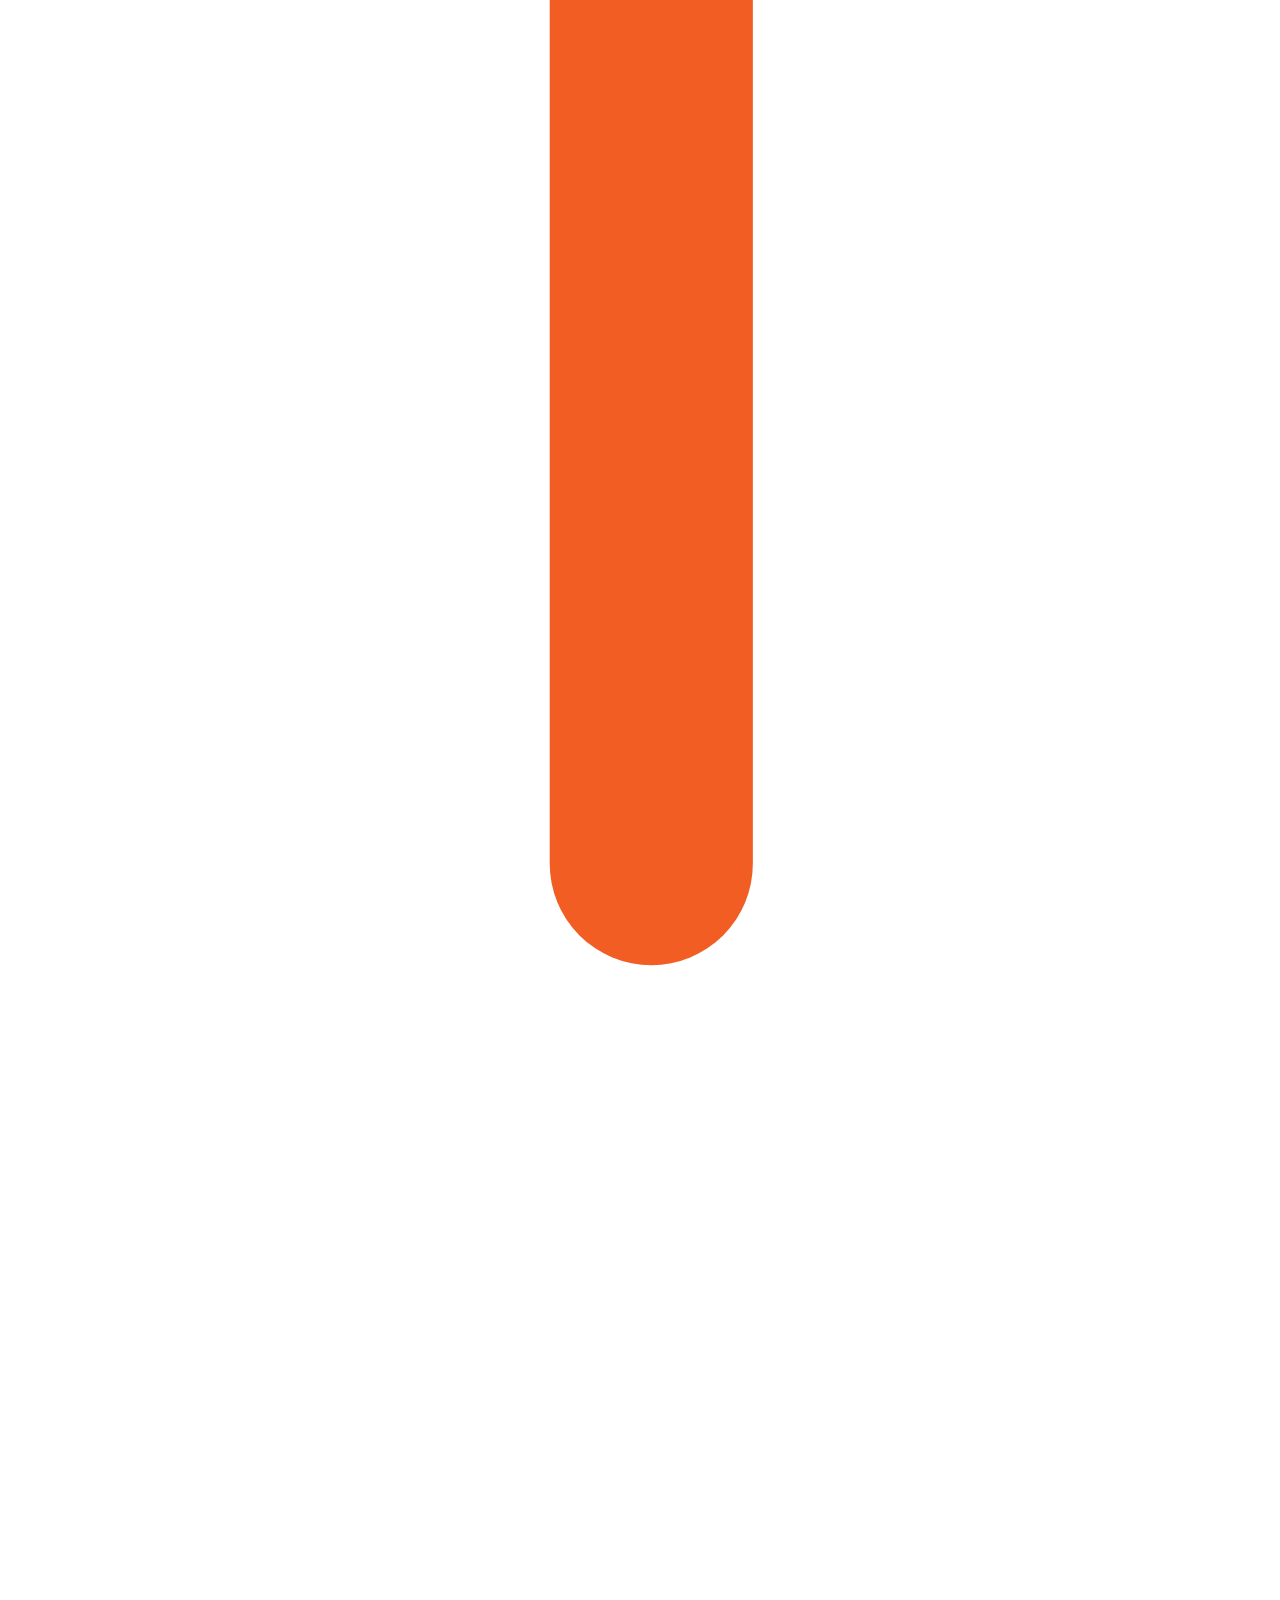
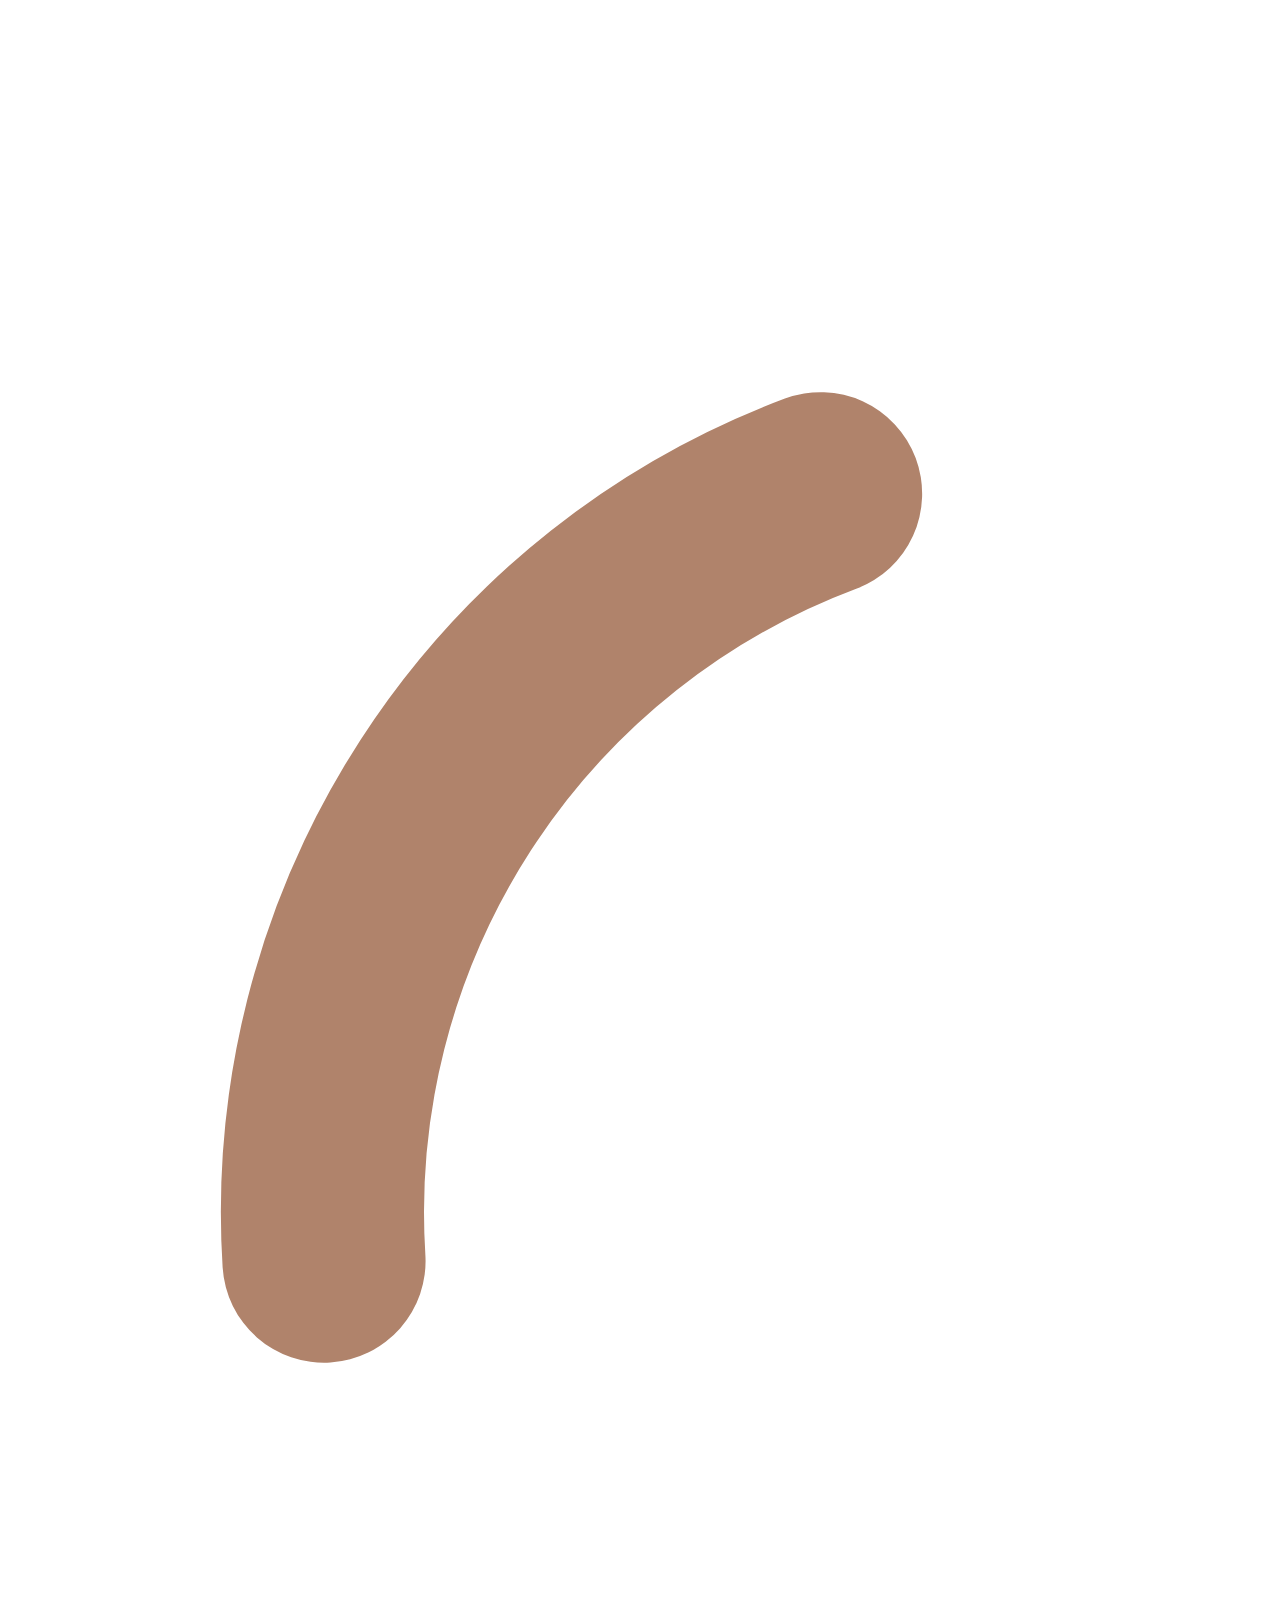
==== commit d9c4c209: "Add files via upload" ====
--- a/index.html
+++ b/index.html
@@ -31,7 +31,16 @@
         <span></span><span></span><span></span>
       </button>
       <nav class="nav__links" id="menu">
-        <a href="#diensten">Diensten</a>
+        <div class="nav__drop">
+          <a href="#diensten">Diensten</a>
+          <div class="nav__dropmenu">
+            <a href="diensten/verkopen.html">Woning verkopen</a>
+            <a href="diensten/aankopen.html">Woning aankopen</a>
+            <a href="diensten/taxeren.html">Taxaties wonen</a>
+            <a class="sub" href="diensten/taxeren-bog.html">Bedrijfsmatig vastgoed</a>
+            <a href="diensten/adviseren.html">Advies</a>
+          </div>
+        </div>
         <a href="#werkwijze">Werkwijze</a>
         <a href="#verhaal">Ons verhaal</a>
         <a href="#vestigingen">Vestigingen</a>
@@ -121,25 +130,26 @@
             <img class="dienst__icon" src="assets/icons/verkopen-warm-oranje.svg" alt="" aria-hidden="true">
             <h3>Verkopen</h3>
             <p>Van waardebepaling en presentatie tot bezichtigingen en onderhandeling: wij halen het maximale uit de verkoop van je woning, zonder dat jij het overzicht verliest.</p>
-            <a class="linkline" href="#contact">start met verkopen</a>
+            <a class="linkline" href="diensten/verkopen.html">start met verkopen</a>
           </article>
           <article class="dienst reveal" data-delay="1">
             <img class="dienst__icon" src="assets/icons/aankopen-warm-oranje.svg" alt="" aria-hidden="true">
             <h3>Aankopen</h3>
             <p>Je droomhuis gevonden? Wij kennen de lokale markt, beoordelen de reële waarde en onderhandelen scherp — zodat jij met vertrouwen tekent.</p>
-            <a class="linkline" href="#contact">vind je woning</a>
+            <a class="linkline" href="diensten/aankopen.html">vind je woning</a>
           </article>
           <article class="dienst reveal" data-delay="2">
             <img class="dienst__icon" src="assets/icons/taxeren-warm-oranje.svg" alt="" aria-hidden="true">
             <h3>Taxeren</h3>
-            <p>Een gevalideerd taxatierapport voor aankoop, hypotheek of verbouwing. Onze gecertificeerde taxateurs leveren snel en deskundig.</p>
-            <a class="linkline" href="#contact">vraag een taxatie aan</a>
+            <p>Een gevalideerd taxatierapport voor je woning of bedrijfspand. Onze registertaxateurs leveren snel en deskundig.</p>
+            <a class="linkline" href="diensten/taxeren.html">taxatie wonen</a>
+            <a class="linkline" href="diensten/taxeren-bog.html" style="margin-top:.5rem">bedrijfsmatig vastgoed</a>
           </article>
           <article class="dienst reveal" data-delay="3">
             <img class="dienst__icon" src="assets/icons/adviseren-warm-oranje.svg" alt="" aria-hidden="true">
             <h3>Adviseren</h3>
             <p>Eerlijk en onderbouwd advies over de woningmarkt, verkoopstrategie of je volgende stap. We denken mee — ook als dat betekent: nu even niet.</p>
-            <a class="linkline" href="#contact">plan een gesprek</a>
+            <a class="linkline" href="diensten/adviseren.html">plan een gesprek</a>
           </article>
         </div>
       </div>
@@ -329,10 +339,11 @@
         <div>
           <h4>Diensten</h4>
           <ul>
-            <li><a href="#diensten">Woning verkopen</a></li>
-            <li><a href="#diensten">Woning aankopen</a></li>
-            <li><a href="#diensten">Taxaties</a></li>
-            <li><a href="#diensten">Advies</a></li>
+            <li><a href="diensten/verkopen.html">Woning verkopen</a></li>
+            <li><a href="diensten/aankopen.html">Woning aankopen</a></li>
+            <li><a href="diensten/taxeren.html">Taxaties wonen</a></li>
+            <li><a href="diensten/taxeren-bog.html">Taxaties bedrijfsmatig vastgoed</a></li>
+            <li><a href="diensten/adviseren.html">Advies</a></li>
           </ul>
         </div>
         <div>
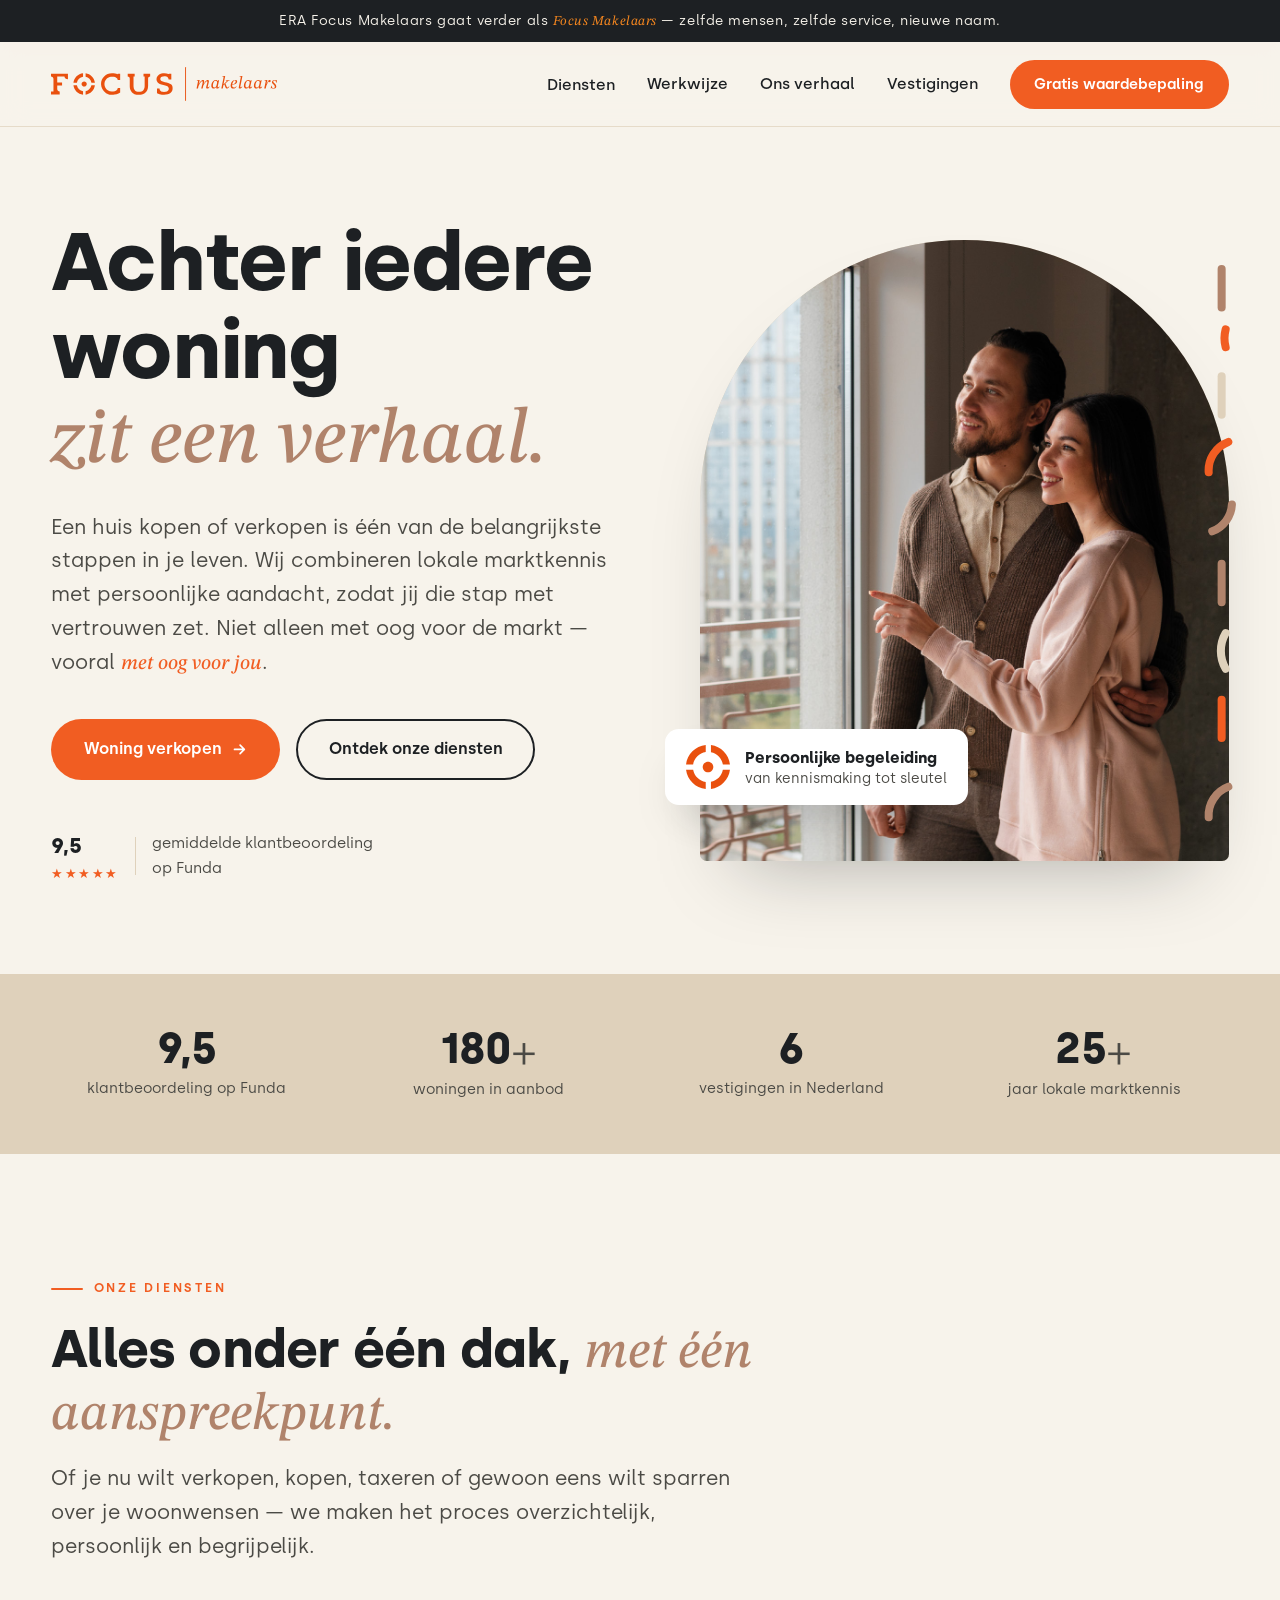
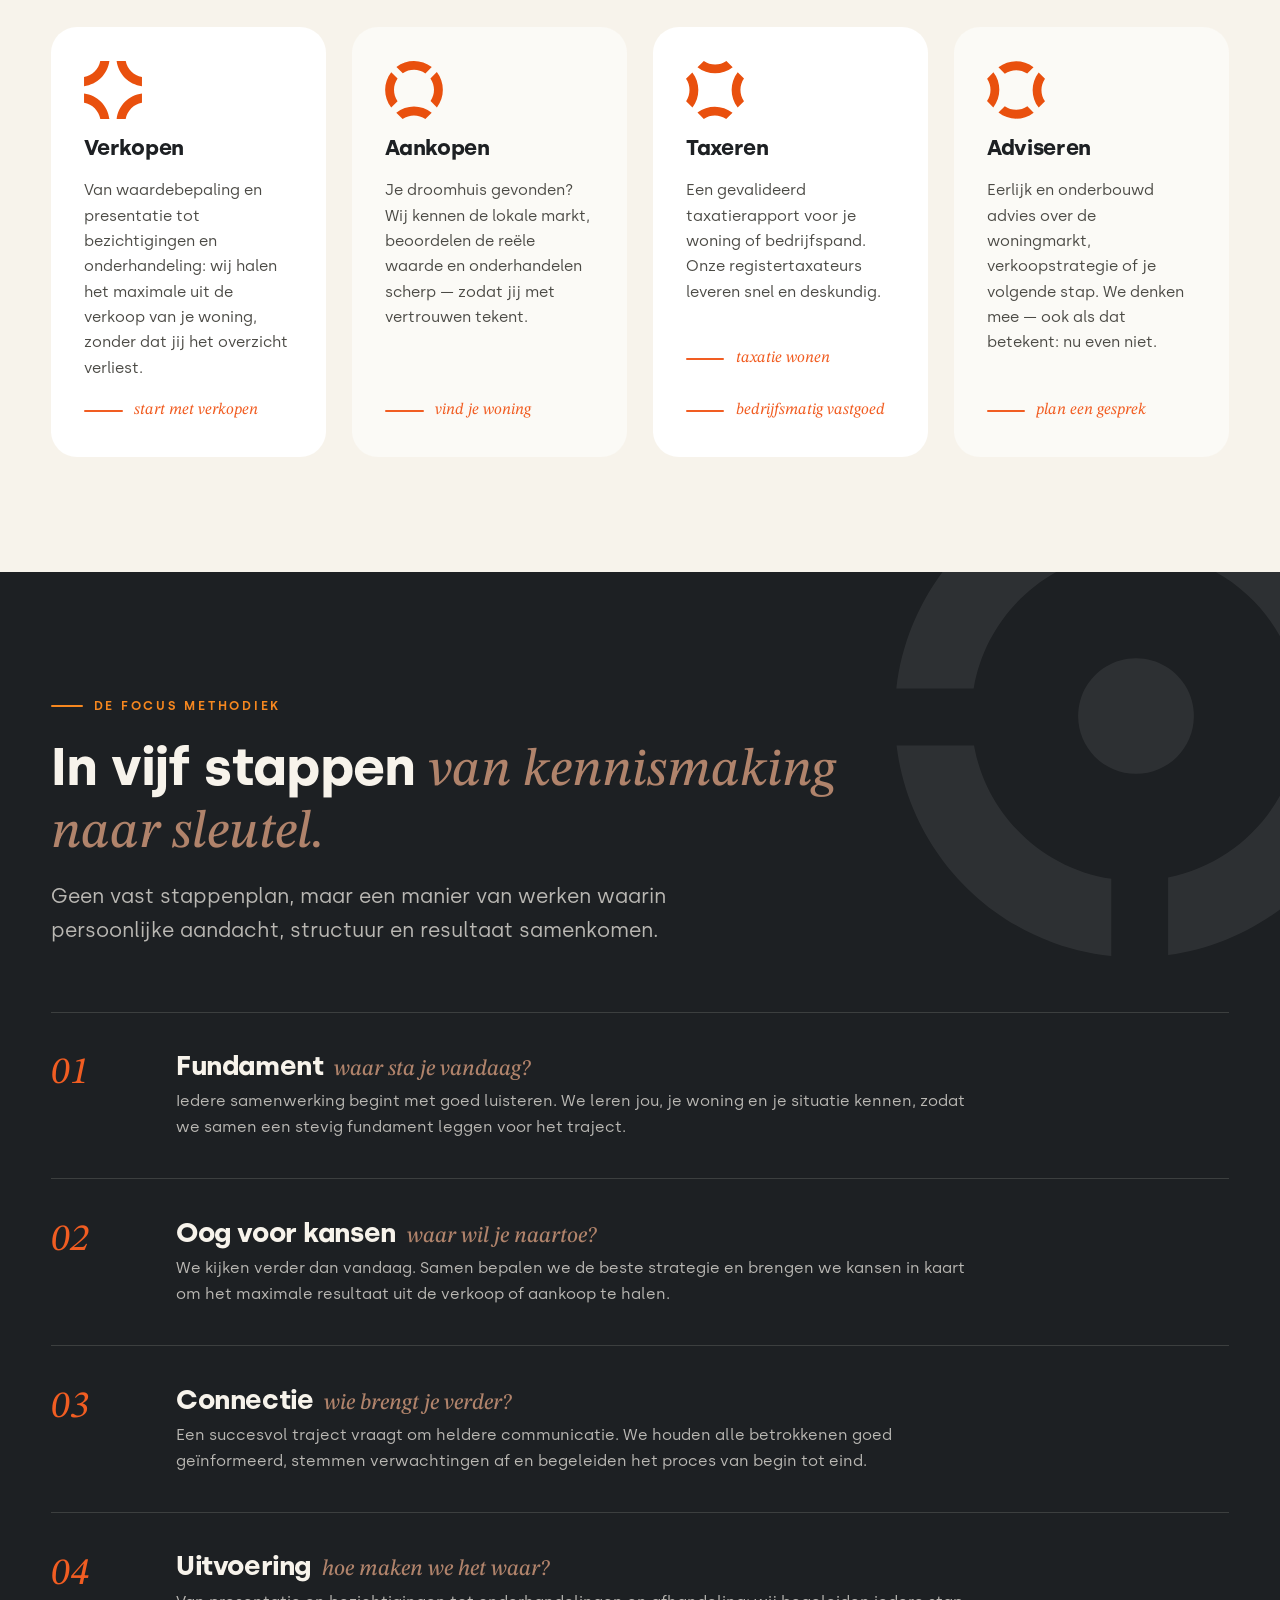
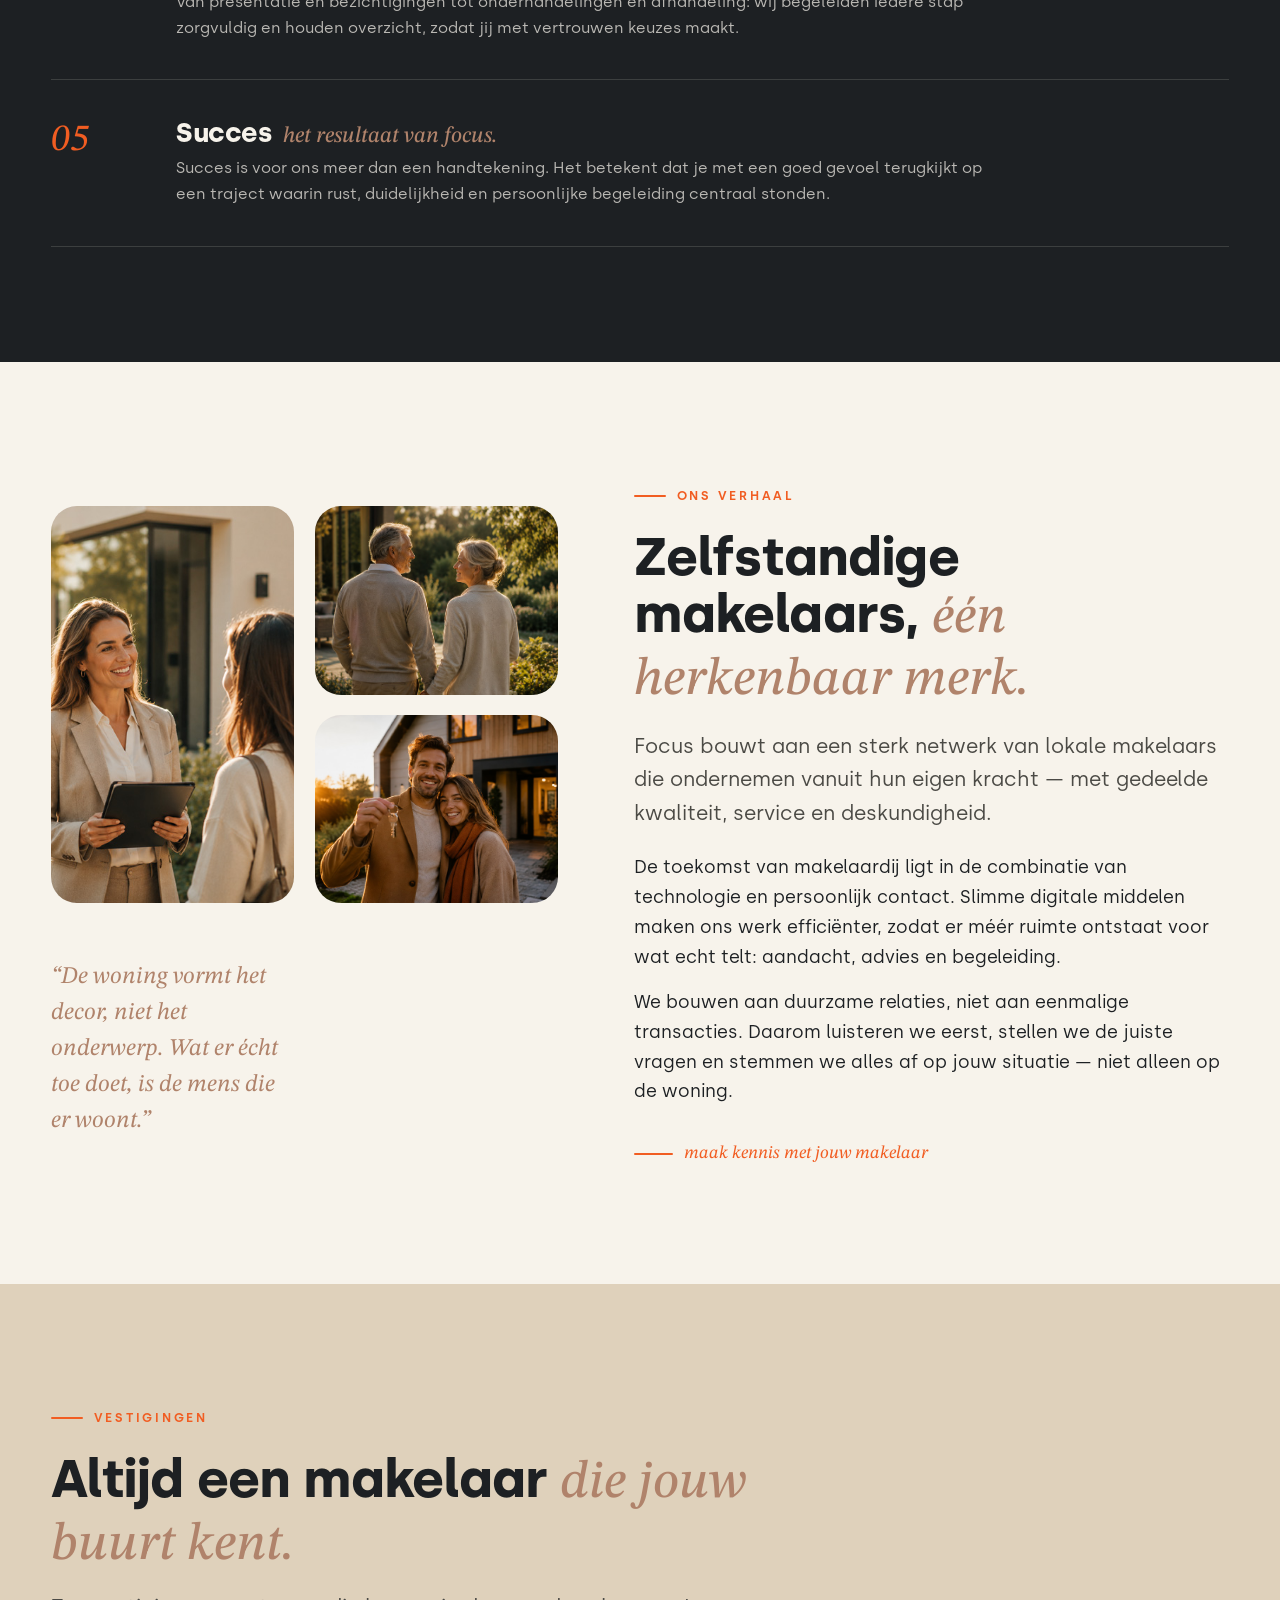
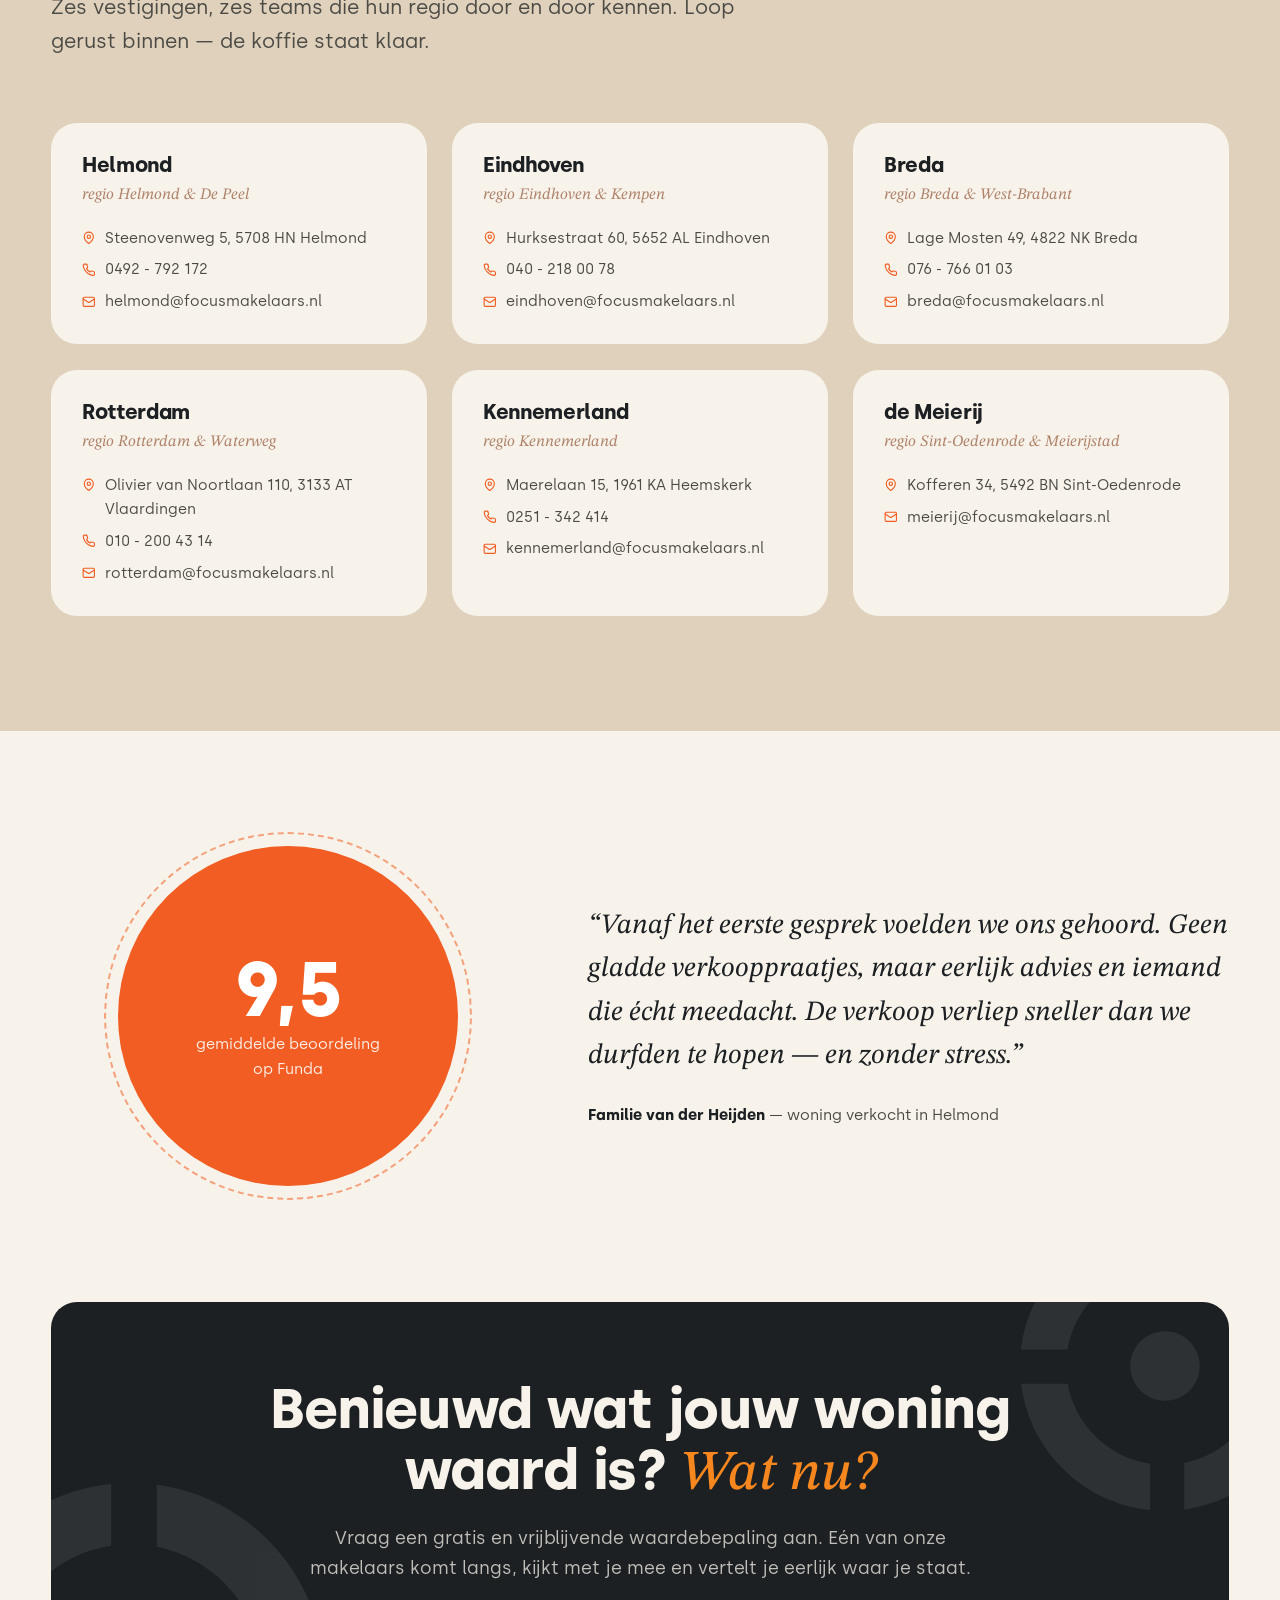
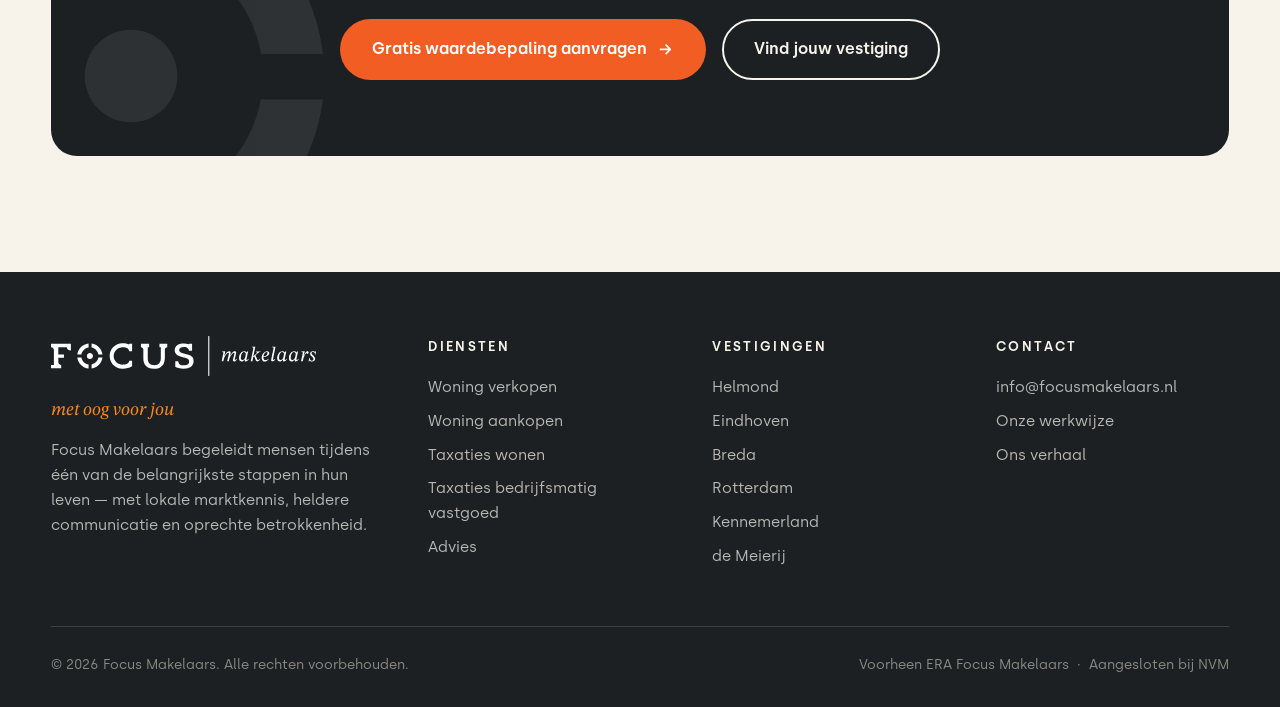
==== commit 1d65ebaf: "Cache-buster op stylesheet-link (v=2) na gecachete 404 Co-Authored-By: Claude Fable 5 <noreply@anthr" ====
--- a/index.html
+++ b/index.html
@@ -9,7 +9,7 @@
   <link rel="preload" href="assets/fonts/Silka-Bold.woff2" as="font" type="font/woff2" crossorigin>
   <link rel="preload" href="assets/fonts/Silka-Regular.woff2" as="font" type="font/woff2" crossorigin>
   <link rel="preload" href="assets/fonts/STIXTwoTextItalic-Var.woff2" as="font" type="font/woff2" crossorigin>
-  <link rel="stylesheet" href="assets/css/style.css">
+  <link rel="stylesheet" href="assets/css/style.css?v=2">
   <meta property="og:title" content="Focus Makelaars — met oog voor jou">
   <meta property="og:description" content="Achter iedere woning zit een mens, een verhaal en een nieuwe stap. Focus Makelaars begeleidt je persoonlijk, van eerste kennismaking tot sleuteloverdracht.">
   <meta property="og:type" content="website">
--- a/assets/css/style.css
+++ b/assets/css/style.css
@@ -0,0 +1,694 @@
+/* ============================================================
+   FOCUS MAKELAARS — met oog voor jou
+   Gebouwd volgens het Focus Brandbook (2026)
+   ============================================================ */
+
+/* ---------- Fonts ---------- */
+@font-face {
+  font-family: "Silka";
+  src: url("../fonts/Silka-Regular.woff2") format("woff2");
+  font-weight: 400; font-style: normal; font-display: swap;
+}
+@font-face {
+  font-family: "Silka";
+  src: url("../fonts/Silka-Medium.woff2") format("woff2");
+  font-weight: 500; font-style: normal; font-display: swap;
+}
+@font-face {
+  font-family: "Silka";
+  src: url("../fonts/Silka-SemiBold.woff2") format("woff2");
+  font-weight: 600; font-style: normal; font-display: swap;
+}
+@font-face {
+  font-family: "Silka";
+  src: url("../fonts/Silka-Bold.woff2") format("woff2");
+  font-weight: 700; font-style: normal; font-display: swap;
+}
+@font-face {
+  font-family: "STIX Two Text";
+  src: url("../fonts/STIXTwoTextItalic-Var.woff2") format("woff2");
+  font-weight: 400 600; font-style: italic; font-display: swap;
+}
+
+/* ---------- Brand tokens ---------- */
+:root {
+  --warm-oranje:   #F15D22;
+  --focus-oranje:  #F6871F;
+  --comfort-beige: #DFD1BB;
+  --helder-beige:  #F7F3EB;
+  --iris-bruin:    #B0836B;
+  --pupil-zwart:   #1D2023;
+  --stralend-wit:  #FFFFFF;
+
+  --ink:        var(--pupil-zwart);
+  --ink-soft:   #4b4a45;
+  --paper:      var(--helder-beige);
+
+  --font-sans:  "Silka", "Trebuchet MS", sans-serif;
+  --font-serif: "STIX Two Text", Georgia, serif;
+
+  --radius-s: 14px;
+  --radius-m: 26px;
+  --radius-arch: 999px;
+
+  --gutter: clamp(1.25rem, 4vw, 4rem);
+  --section: clamp(4.5rem, 9vw, 8.5rem);
+
+  --ease-out: cubic-bezier(.22,.8,.32,1);
+}
+
+/* ---------- Reset-ish ---------- */
+*, *::before, *::after { box-sizing: border-box; margin: 0; padding: 0; }
+html { scroll-behavior: smooth; }
+body {
+  font-family: var(--font-sans);
+  font-weight: 400;
+  color: var(--ink);
+  background: var(--paper);
+  line-height: 1.65;
+  font-size: clamp(1rem, .95rem + .25vw, 1.125rem);
+  -webkit-font-smoothing: antialiased;
+  overflow-x: hidden;
+}
+img { max-width: 100%; display: block; }
+a { color: inherit; text-decoration: none; }
+ul { list-style: none; }
+::selection { background: var(--warm-oranje); color: var(--stralend-wit); }
+
+.wrap { max-width: 1280px; margin-inline: auto; padding-inline: var(--gutter); }
+
+/* ---------- Typography helpers ---------- */
+h1, h2, h3 { font-weight: 700; line-height: 1.08; letter-spacing: -0.015em; }
+.accent {
+  font-family: var(--font-serif);
+  font-style: italic;
+  font-weight: 450;
+  letter-spacing: 0;
+  color: var(--iris-bruin);
+}
+.accent--oranje { color: var(--warm-oranje); }
+.kicker {
+  display: inline-flex; align-items: center; gap: .65rem;
+  font-size: .78rem; font-weight: 600;
+  letter-spacing: .22em; text-transform: uppercase;
+  color: var(--warm-oranje);
+  margin-bottom: 1.35rem;
+}
+.kicker::before {
+  content: ""; width: 2rem; height: 2px;
+  background: var(--warm-oranje); border-radius: 2px;
+}
+.lead { font-size: clamp(1.05rem, 1rem + .35vw, 1.3rem); color: var(--ink-soft); max-width: 34em; }
+
+/* ---------- CTA's ---------- */
+.btn {
+  display: inline-flex; align-items: center; gap: .6rem;
+  padding: .95rem 1.9rem;
+  border-radius: 999px;
+  font-weight: 600; font-size: 1rem;
+  border: 2px solid transparent;
+  cursor: pointer;
+  transition: transform .35s var(--ease-out), box-shadow .35s var(--ease-out),
+              background-color .25s, color .25s, border-color .25s;
+}
+.btn svg { width: 1.05em; height: 1.05em; transition: transform .35s var(--ease-out); }
+.btn:hover svg { transform: translateX(4px); }
+.btn--primary { background: var(--warm-oranje); color: var(--stralend-wit); }
+.btn--primary:hover {
+  background: var(--pupil-zwart);
+  transform: translateY(-2px);
+  box-shadow: 0 14px 30px -12px rgba(29,32,35,.45);
+}
+.btn--ghost { border-color: var(--pupil-zwart); color: var(--pupil-zwart); background: transparent; }
+.btn--ghost:hover { background: var(--pupil-zwart); color: var(--helder-beige); transform: translateY(-2px); }
+.btn--light { background: var(--helder-beige); color: var(--pupil-zwart); }
+.btn--light:hover { background: var(--stralend-wit); transform: translateY(-2px); }
+
+.linkline {
+  display: inline-flex; align-items: center; gap: .7rem;
+  font-family: var(--font-serif); font-style: italic;
+  font-size: 1.12rem; color: var(--warm-oranje);
+}
+.linkline::before {
+  content: ""; width: 2.4rem; height: 2px; background: var(--warm-oranje);
+  border-radius: 2px; transition: width .35s var(--ease-out);
+}
+.linkline:hover::before { width: 3.4rem; }
+
+/* ---------- Announcement bar ---------- */
+.rebrand-bar {
+  background: var(--pupil-zwart);
+  color: var(--helder-beige);
+  font-size: .85rem;
+  text-align: center;
+  padding: .55rem var(--gutter);
+  letter-spacing: .04em;
+}
+.rebrand-bar em { font-family: var(--font-serif); color: var(--focus-oranje); }
+
+/* ---------- Header ---------- */
+.site-header {
+  position: sticky; top: 0; z-index: 50;
+  border-bottom: 1px solid color-mix(in srgb, var(--comfort-beige) 70%, transparent);
+}
+/* blur op een pseudo-element, zodat de header geen containing block
+   wordt voor het position:fixed mobiele menu */
+.site-header::before {
+  content: ""; position: absolute; inset: 0; z-index: -1;
+  background: color-mix(in srgb, var(--helder-beige) 88%, transparent);
+  backdrop-filter: blur(14px);
+  -webkit-backdrop-filter: blur(14px);
+}
+.nav {
+  display: flex; align-items: center; justify-content: space-between;
+  gap: 2rem; padding-block: 1.1rem;
+}
+.nav__logo img { height: 34px; width: auto; }
+.nav__links { display: flex; gap: clamp(1.2rem, 2.5vw, 2.4rem); align-items: center; }
+.nav__links > a:not(.btn), .nav__drop > a {
+  font-weight: 500; font-size: .98rem; position: relative; padding-block: .3rem;
+}
+.nav__links > a:not(.btn)::after, .nav__drop > a::after {
+  content: ""; position: absolute; left: 0; bottom: 0;
+  width: 100%; height: 2px; background: var(--warm-oranje);
+  border-radius: 2px; transform: scaleX(0); transform-origin: left;
+  transition: transform .35s var(--ease-out);
+}
+.nav__links > a:not(.btn):hover::after, .nav__drop > a:hover::after { transform: scaleX(1); }
+
+/* Diensten-dropdown */
+.nav__drop { position: relative; }
+.nav__dropmenu {
+  position: absolute; top: calc(100% + .6rem); left: -1rem;
+  min-width: 17.5rem;
+  background: var(--stralend-wit);
+  border-radius: var(--radius-s);
+  box-shadow: 0 24px 55px -20px rgba(29,32,35,.35);
+  padding: .55rem;
+  display: grid;
+  opacity: 0; visibility: hidden; transform: translateY(10px);
+  transition: opacity .3s var(--ease-out), transform .3s var(--ease-out), visibility 0s .3s;
+}
+.nav__drop:hover .nav__dropmenu, .nav__drop:focus-within .nav__dropmenu {
+  opacity: 1; visibility: visible; transform: none;
+  transition: opacity .3s var(--ease-out), transform .3s var(--ease-out);
+}
+.nav__dropmenu a {
+  padding: .6rem .95rem; border-radius: 10px;
+  font-size: .95rem; font-weight: 500;
+  transition: background-color .2s, color .2s;
+}
+.nav__dropmenu a:hover { background: var(--helder-beige); color: var(--warm-oranje); }
+.nav__dropmenu .sub { font-size: .85rem; color: var(--ink-soft); padding-left: 1.7rem; position: relative; }
+.nav__dropmenu .sub::before { content: "→"; position: absolute; left: .95rem; color: var(--warm-oranje); }
+.nav__dropmenu .sub:hover { color: var(--warm-oranje); }
+.nav .btn { padding: .65rem 1.4rem; font-size: .92rem; }
+.nav__toggle { display: none; background: none; border: 0; cursor: pointer; padding: .4rem; }
+.nav__toggle span {
+  display: block; width: 26px; height: 2.5px; border-radius: 2px;
+  background: var(--pupil-zwart); margin-block: 5.5px;
+  transition: transform .3s, opacity .3s;
+}
+
+/* ---------- Hero ---------- */
+.hero { position: relative; overflow: clip; }
+.hero .wrap {
+  display: grid;
+  grid-template-columns: minmax(0, 1.05fr) minmax(0, .95fr);
+  gap: clamp(2rem, 5vw, 5rem);
+  align-items: center;
+  padding-block: clamp(3.5rem, 7vw, 7rem);
+}
+.hero__title {
+  font-size: clamp(2.7rem, 6.4vw, 5.2rem);
+  margin-bottom: 1.6rem;
+}
+.hero__title .accent { display: block; font-size: .96em; margin-top: .08em; }
+.hero__copy { margin-bottom: 2.4rem; }
+.hero__actions { display: flex; flex-wrap: wrap; gap: 1rem; margin-bottom: 3rem; }
+.hero__proof {
+  display: flex; align-items: center; gap: 1rem;
+  font-size: .95rem; color: var(--ink-soft);
+}
+.hero__proof strong { color: var(--ink); font-weight: 700; font-size: 1.35rem; }
+.hero__proof .stars { color: var(--warm-oranje); letter-spacing: .12em; font-size: .8rem; }
+.hero__proof .divider { width: 1px; height: 2.4rem; background: var(--comfort-beige); }
+
+.hero__visual { position: relative; }
+.hero__arch {
+  position: relative;
+  border-radius: var(--radius-arch) var(--radius-arch) var(--radius-m) var(--radius-m);
+  overflow: hidden;
+  aspect-ratio: 4 / 4.7;
+  background: var(--comfort-beige);
+  box-shadow: 0 40px 80px -40px rgba(29,32,35,.35);
+}
+.hero__arch img { width: 100%; height: 100%; object-fit: cover; }
+.hero__badge {
+  position: absolute;
+  left: clamp(-2.2rem, -3vw, -1.4rem); bottom: 9%;
+  background: var(--stralend-wit);
+  border-radius: var(--radius-s);
+  padding: 1rem 1.35rem;
+  display: flex; align-items: center; gap: .9rem;
+  box-shadow: 0 24px 50px -24px rgba(29,32,35,.4);
+}
+.hero__badge img { width: 44px; height: 44px; animation: gentle-spin 26s linear infinite; }
+.hero__badge p { font-size: .88rem; line-height: 1.4; color: var(--ink-soft); }
+.hero__badge strong { display: block; color: var(--ink); font-size: .98rem; }
+@keyframes gentle-spin { to { transform: rotate(360deg); } }
+
+/* het klantreis-pad naast de hero */
+.hero__pad {
+  position: absolute; top: 4%; right: -1.2rem;
+  width: 3.4rem; height: 92%;
+  pointer-events: none;
+}
+.hero__pad svg { width: 100%; height: 100%; }
+
+/* ---------- Stats band ---------- */
+.stats { background: var(--comfort-beige); }
+.stats .wrap {
+  display: grid; grid-template-columns: repeat(4, 1fr);
+  gap: 2rem; padding-block: clamp(2.4rem, 4vw, 3.6rem);
+}
+.stat { text-align: center; }
+.stat b {
+  display: block; font-size: clamp(1.9rem, 3.4vw, 2.9rem);
+  font-weight: 700; line-height: 1.1; letter-spacing: -.02em;
+}
+.stat b .accent { font-size: .82em; }
+.stat span { font-size: .92rem; color: var(--ink-soft); }
+
+/* ---------- Diensten ---------- */
+.section { padding-block: var(--section); }
+.section__head { max-width: 46em; margin-bottom: clamp(2.5rem, 5vw, 4.5rem); }
+.section__head h2 { font-size: clamp(2rem, 4.2vw, 3.3rem); margin-bottom: 1.1rem; }
+
+.diensten__grid {
+  display: grid; grid-template-columns: repeat(4, 1fr);
+  gap: clamp(1rem, 2vw, 1.75rem);
+}
+.dienst {
+  background: var(--stralend-wit);
+  border-radius: var(--radius-m);
+  padding: clamp(1.6rem, 2.6vw, 2.4rem);
+  display: flex; flex-direction: column; gap: 1.1rem;
+  min-height: 340px;
+  position: relative;
+  transition: transform .45s var(--ease-out), box-shadow .45s var(--ease-out), background-color .45s;
+}
+.dienst:hover {
+  transform: translateY(-8px);
+  box-shadow: 0 32px 60px -30px rgba(29,32,35,.3);
+}
+.dienst__icon {
+  width: 58px; height: 58px;
+  transition: transform .5s var(--ease-out);
+}
+.dienst:hover .dienst__icon { transform: rotate(90deg); }
+.dienst h3 { font-size: 1.35rem; }
+.dienst p { font-size: .96rem; color: var(--ink-soft); flex: 1; }
+.dienst .linkline { font-size: 1rem; }
+.dienst:nth-child(even) { background: color-mix(in srgb, var(--stralend-wit) 55%, var(--helder-beige)); }
+
+/* ---------- Werkwijze / Focus Methodiek ---------- */
+.methodiek { background: var(--pupil-zwart); color: var(--helder-beige); position: relative; overflow: clip; }
+.methodiek .kicker { color: var(--focus-oranje); }
+.methodiek .kicker::before { background: var(--focus-oranje); }
+.methodiek .section__head .accent { color: var(--iris-bruin); }
+.methodiek__deco {
+  position: absolute; top: -6rem; right: -6rem;
+  width: 30rem; height: 30rem; opacity: .07;
+  pointer-events: none;
+}
+.methodiek__grid { position: relative; display: grid; gap: 0; }
+.stap {
+  display: grid;
+  grid-template-columns: 5.4rem 1fr;
+  gap: clamp(1.4rem, 3vw, 2.8rem);
+  padding-block: clamp(1.8rem, 3vw, 2.6rem);
+  border-top: 1px solid rgba(247,243,235,.14);
+  position: relative;
+}
+.stap:last-child { border-bottom: 1px solid rgba(247,243,235,.14); }
+.stap__num {
+  font-family: var(--font-serif); font-style: italic;
+  font-size: clamp(1.7rem, 3vw, 2.4rem);
+  color: var(--warm-oranje);
+  line-height: 1;
+  padding-top: .2rem;
+}
+.stap__body h3 {
+  font-size: clamp(1.25rem, 2.2vw, 1.7rem);
+  margin-bottom: .45rem;
+  display: flex; flex-wrap: wrap; align-items: baseline; gap: .7rem;
+}
+.stap__body h3 .accent { font-size: .82em; color: var(--iris-bruin); font-weight: 450; }
+.stap__body p { color: rgba(247,243,235,.72); max-width: 52em; font-size: .98rem; }
+.stap::after {
+  content: ""; position: absolute; right: 0; top: 50%;
+  width: 10px; height: 10px; border-radius: 50%;
+  background: var(--warm-oranje);
+  transform: translateY(-50%) scale(0);
+  transition: transform .4s var(--ease-out);
+}
+.stap:hover::after { transform: translateY(-50%) scale(1); }
+
+/* ---------- Verhaal / over ---------- */
+.verhaal .wrap {
+  display: grid;
+  grid-template-columns: minmax(0, .92fr) minmax(0, 1.08fr);
+  gap: clamp(2.5rem, 6vw, 6rem);
+  align-items: center;
+}
+.verhaal__collage {
+  position: relative;
+  display: grid;
+  grid-template-columns: 1fr 1fr;
+  gap: clamp(.9rem, 1.6vw, 1.4rem);
+}
+.verhaal__collage img {
+  border-radius: var(--radius-m);
+  width: 100%; height: 100%; object-fit: cover;
+}
+.verhaal__collage .tall { grid-row: span 2; aspect-ratio: 3/4.4; }
+.verhaal__collage .small { aspect-ratio: 4/3.1; }
+.verhaal__collage .small:last-child { border-radius: var(--radius-arch) var(--radius-arch) var(--radius-m) var(--radius-m); }
+.verhaal__quote {
+  margin-top: 2.2rem;
+  font-family: var(--font-serif); font-style: italic;
+  font-size: clamp(1.2rem, 2vw, 1.5rem);
+  color: var(--iris-bruin);
+  max-width: 22em;
+  line-height: 1.5;
+}
+.verhaal__text h2 { font-size: clamp(2rem, 4.2vw, 3.3rem); margin-bottom: 1.3rem; }
+.verhaal__text .lead { margin-bottom: 1.4rem; }
+.verhaal__text p + p { margin-top: 1rem; }
+.verhaal__text .linkline { margin-top: 2rem; }
+
+/* ---------- Vestigingen ---------- */
+.vestigingen { background: var(--comfort-beige); }
+.vestigingen__grid {
+  display: grid; grid-template-columns: repeat(3, 1fr);
+  gap: clamp(1rem, 2vw, 1.75rem);
+}
+.vestiging {
+  background: var(--helder-beige);
+  border-radius: var(--radius-m);
+  padding: clamp(1.5rem, 2.4vw, 2.1rem);
+  transition: transform .45s var(--ease-out), box-shadow .45s var(--ease-out);
+  position: relative;
+  overflow: hidden;
+}
+.vestiging::before {
+  content: ""; position: absolute; top: 1.4rem; right: 1.4rem;
+  width: 30px; height: 30px;
+  background: url("../logo/beeldmerk-warm-oranje.svg") center/contain no-repeat;
+  opacity: 0; transform: rotate(-40deg) scale(.6);
+  transition: opacity .4s, transform .5s var(--ease-out);
+}
+.vestiging:hover { transform: translateY(-6px); box-shadow: 0 26px 50px -28px rgba(29,32,35,.35); }
+.vestiging:hover::before { opacity: 1; transform: rotate(0) scale(1); }
+.vestiging h3 { font-size: 1.3rem; margin-bottom: .35rem; }
+.vestiging .regio {
+  font-family: var(--font-serif); font-style: italic;
+  color: var(--iris-bruin); font-size: 1rem; margin-bottom: 1.1rem;
+}
+.vestiging ul { display: grid; gap: .45rem; font-size: .93rem; color: var(--ink-soft); }
+.vestiging li { display: flex; gap: .6rem; align-items: baseline; }
+.vestiging li svg { width: .85rem; height: .85rem; flex: none; translate: 0 2px; color: var(--warm-oranje); }
+.vestiging a:hover { color: var(--warm-oranje); }
+
+/* ---------- Review band ---------- */
+.reviews .wrap {
+  display: grid; grid-template-columns: minmax(0,.85fr) minmax(0,1.15fr);
+  gap: clamp(2.5rem, 5vw, 5rem); align-items: center;
+}
+.reviews__score {
+  background: var(--warm-oranje); color: var(--stralend-wit);
+  border-radius: var(--radius-arch);
+  aspect-ratio: 1;
+  max-width: 340px; width: 100%;
+  display: flex; flex-direction: column; align-items: center; justify-content: center;
+  gap: .3rem; text-align: center;
+  margin-inline: auto;
+  position: relative;
+}
+.reviews__score b { font-size: clamp(3.4rem, 6vw, 5rem); font-weight: 700; line-height: 1; }
+.reviews__score span { font-size: .95rem; opacity: .9; }
+.reviews__score::after {
+  content: ""; position: absolute; inset: -14px;
+  border: 2px dashed color-mix(in srgb, var(--warm-oranje) 55%, var(--helder-beige));
+  border-radius: 50%;
+  animation: gentle-spin 40s linear infinite;
+}
+.reviews blockquote {
+  font-family: var(--font-serif); font-style: italic;
+  font-size: clamp(1.25rem, 2.4vw, 1.75rem);
+  line-height: 1.55; color: var(--ink);
+  margin-bottom: 1.5rem;
+}
+.reviews figcaption { font-size: .95rem; color: var(--ink-soft); }
+.reviews figcaption strong { color: var(--ink); }
+
+/* ---------- CTA blok ---------- */
+.cta-blok { padding-inline: var(--gutter); padding-block: 0 var(--section); }
+.cta-blok__inner {
+  max-width: 1280px; margin-inline: auto;
+  background: var(--pupil-zwart); color: var(--helder-beige);
+  border-radius: var(--radius-m);
+  padding: clamp(3rem, 6vw, 5.5rem);
+  position: relative; overflow: hidden;
+  text-align: center;
+}
+.cta-blok__inner > * { position: relative; z-index: 1; }
+.cta-blok h2 { font-size: clamp(2.1rem, 4.4vw, 3.6rem); margin-bottom: 1.2rem; }
+.cta-blok h2 .accent { color: var(--focus-oranje); }
+.cta-blok p { max-width: 38em; margin: 0 auto 2.2rem; color: rgba(247,243,235,.75); }
+.cta-blok__actions { display: flex; flex-wrap: wrap; gap: 1rem; justify-content: center; }
+.cta-blok .btn--ghost { border-color: var(--helder-beige); color: var(--helder-beige); }
+.cta-blok .btn--ghost:hover { background: var(--helder-beige); color: var(--pupil-zwart); }
+.cta-blok__deco {
+  position: absolute; z-index: 0; opacity: .08; pointer-events: none;
+}
+.cta-blok__deco--l { left: -7rem; bottom: -7rem; width: 24rem; }
+.cta-blok__deco--r { right: -5rem; top: -5rem; width: 18rem; }
+
+/* ---------- Footer ---------- */
+.site-footer {
+  background: var(--pupil-zwart); color: rgba(247,243,235,.72);
+  padding-block: clamp(3rem, 5vw, 4.5rem) 2rem;
+  font-size: .95rem;
+}
+.site-footer .wrap { display: grid; gap: 3rem; }
+.footer__top {
+  display: grid; grid-template-columns: 1.4fr 1fr 1fr 1fr;
+  gap: clamp(2rem, 4vw, 4rem);
+}
+.footer__brand img { height: 40px; margin-bottom: 1.2rem; }
+.footer__brand p { max-width: 26em; }
+.footer__brand .tagline {
+  font-family: var(--font-serif); font-style: italic;
+  color: var(--focus-oranje); font-size: 1.15rem; margin-bottom: .8rem;
+}
+.site-footer h4 {
+  color: var(--helder-beige); font-size: .82rem; font-weight: 600;
+  letter-spacing: .18em; text-transform: uppercase; margin-bottom: 1.1rem;
+}
+.site-footer li { margin-bottom: .55rem; }
+.site-footer a { transition: color .25s; }
+.site-footer a:hover { color: var(--focus-oranje); }
+.footer__bottom {
+  border-top: 1px solid rgba(247,243,235,.14);
+  padding-top: 1.6rem;
+  display: flex; flex-wrap: wrap; gap: 1rem;
+  justify-content: space-between; align-items: center;
+  font-size: .85rem; color: rgba(247,243,235,.5);
+}
+
+/* ---------- Subpagina's (diensten) ---------- */
+.page-hero { overflow: clip; }
+.page-hero .wrap {
+  display: grid;
+  grid-template-columns: minmax(0, 1.1fr) minmax(0, .9fr);
+  gap: clamp(2rem, 5vw, 5rem);
+  align-items: center;
+  padding-block: clamp(3rem, 6vw, 5.5rem);
+}
+.breadcrumb {
+  display: flex; flex-wrap: wrap; gap: .55rem;
+  font-size: .85rem; color: var(--ink-soft);
+  margin-bottom: 1.4rem;
+}
+.breadcrumb a:hover { color: var(--warm-oranje); }
+.breadcrumb .sep { color: var(--iris-bruin); }
+.breadcrumb [aria-current] { color: var(--warm-oranje); font-weight: 500; }
+.page-hero h1 { font-size: clamp(2.3rem, 5vw, 4rem); margin-bottom: 1.3rem; }
+.page-hero h1 .accent { display: block; font-size: .95em; margin-top: .06em; }
+.page-hero .lead { margin-bottom: 2rem; }
+.page-hero__actions { display: flex; flex-wrap: wrap; gap: 1rem; }
+.page-hero__visual { position: relative; }
+.page-hero__visual > img {
+  width: 100%; aspect-ratio: 4 / 3.4; object-fit: cover;
+  border-radius: var(--radius-arch) var(--radius-arch) var(--radius-m) var(--radius-m);
+  box-shadow: 0 34px 70px -38px rgba(29,32,35,.4);
+}
+.page-hero__visual::after {
+  content: ""; position: absolute; left: -1.6rem; bottom: -1.6rem;
+  width: 72px; height: 72px;
+  background: url("../logo/beeldmerk-warm-oranje.svg") center/contain no-repeat;
+}
+
+/* grafisch boogpaneel (o.a. taxaties BOG) */
+.graphic-arch {
+  aspect-ratio: 4 / 3.8;
+  border-radius: var(--radius-arch) var(--radius-arch) var(--radius-m) var(--radius-m);
+  background: var(--comfort-beige);
+  display: flex; align-items: center; justify-content: center;
+  position: relative; overflow: hidden;
+  box-shadow: 0 34px 70px -38px rgba(29,32,35,.4);
+}
+.graphic-arch__logo { width: 68%; position: relative; z-index: 1; }
+.graphic-arch__deco {
+  position: absolute; opacity: .35; pointer-events: none;
+}
+.graphic-arch__deco--tl { top: -12%; left: -14%; width: 55%; transform: rotate(-18deg); }
+.graphic-arch__deco--br { bottom: -16%; right: -14%; width: 62%; transform: rotate(14deg); }
+
+/* checklist */
+.checklist {
+  display: grid; grid-template-columns: 1fr 1fr;
+  gap: .9rem 2rem;
+}
+.checklist li {
+  display: flex; gap: .85rem; align-items: flex-start;
+  font-size: .98rem;
+}
+.checklist li::before {
+  content: "✓";
+  flex: none;
+  width: 1.5rem; height: 1.5rem;
+  border-radius: 50%;
+  background: var(--warm-oranje); color: var(--stralend-wit);
+  font-size: .8rem; font-weight: 700;
+  display: inline-flex; align-items: center; justify-content: center;
+  translate: 0 2px;
+}
+
+/* feiten-band */
+.feiten { background: var(--comfort-beige); }
+.feiten .wrap {
+  display: grid; grid-template-columns: repeat(4, 1fr);
+  gap: 1.5rem; padding-block: clamp(2.2rem, 4vw, 3.4rem);
+}
+.feit b { display: block; font-size: clamp(1.5rem, 2.6vw, 2.2rem); font-weight: 700; letter-spacing: -.02em; }
+.feit span { font-size: .9rem; color: var(--ink-soft); }
+
+/* tekst + zijkaart */
+.blok-split .wrap {
+  display: grid; grid-template-columns: minmax(0, 1.15fr) minmax(0, .85fr);
+  gap: clamp(2.5rem, 5vw, 5rem);
+  align-items: start;
+}
+.blok-split h2 { font-size: clamp(1.9rem, 3.6vw, 2.9rem); margin-bottom: 1.1rem; }
+.blok-split .checklist { grid-template-columns: 1fr; margin-top: 1.6rem; }
+.zijkaart {
+  background: var(--stralend-wit);
+  border-radius: var(--radius-m);
+  padding: clamp(1.6rem, 2.6vw, 2.3rem);
+  position: sticky; top: 7rem;
+  box-shadow: 0 26px 55px -32px rgba(29,32,35,.25);
+}
+.zijkaart h3 { font-size: 1.25rem; margin-bottom: .8rem; }
+.zijkaart p { font-size: .95rem; color: var(--ink-soft); margin-bottom: 1.3rem; }
+.zijkaart .btn { width: 100%; justify-content: center; }
+.zijkaart .klein { font-size: .82rem; color: var(--ink-soft); margin: 1rem 0 0; text-align: center; }
+
+/* proces op licht */
+.proces-licht .stap { border-color: color-mix(in srgb, var(--comfort-beige) 80%, transparent); }
+.proces-licht .stap__body p { color: var(--ink-soft); }
+.proces-licht .stap__body h3 .accent { color: var(--iris-bruin); }
+
+/* ---------- Scroll reveals ---------- */
+.reveal { opacity: 0; transform: translateY(28px); transition: opacity .8s var(--ease-out), transform .8s var(--ease-out); }
+.reveal.is-visible { opacity: 1; transform: none; }
+.reveal[data-delay="1"] { transition-delay: .12s; }
+.reveal[data-delay="2"] { transition-delay: .24s; }
+.reveal[data-delay="3"] { transition-delay: .36s; }
+
+/* hero load-in */
+.hero [data-load] { opacity: 0; transform: translateY(26px); animation: load-in .9s var(--ease-out) forwards; }
+.hero [data-load="1"] { animation-delay: .05s; }
+.hero [data-load="2"] { animation-delay: .18s; }
+.hero [data-load="3"] { animation-delay: .31s; }
+.hero [data-load="4"] { animation-delay: .44s; }
+.hero [data-load="5"] { animation-delay: .3s; }
+@keyframes load-in { to { opacity: 1; transform: none; } }
+
+@media (prefers-reduced-motion: reduce) {
+  *, *::before, *::after { animation: none !important; transition: none !important; }
+  .reveal, .hero [data-load] { opacity: 1 !important; transform: none !important; }
+  html { scroll-behavior: auto; }
+}
+
+/* ---------- Responsive ---------- */
+@media (max-width: 1020px) {
+  .diensten__grid { grid-template-columns: repeat(2, 1fr); }
+  .dienst { min-height: 0; }
+  .vestigingen__grid { grid-template-columns: repeat(2, 1fr); }
+  .footer__top { grid-template-columns: 1fr 1fr; }
+}
+@media (max-width: 1020px) and (min-width: 861px) {
+  .checklist { grid-template-columns: 1fr; }
+}
+@media (max-width: 860px) {
+  .hero .wrap { grid-template-columns: 1fr; }
+  .page-hero .wrap { grid-template-columns: 1fr; }
+  .page-hero__visual { max-width: 440px; }
+  .feiten .wrap { grid-template-columns: repeat(2, 1fr); }
+  .blok-split .wrap { grid-template-columns: 1fr; }
+  .zijkaart { position: static; }
+  .checklist { grid-template-columns: 1fr; }
+
+  .nav__drop { display: contents; }
+  .nav__dropmenu {
+    position: static; opacity: 1; visibility: visible; transform: none;
+    background: transparent; box-shadow: none; padding: 0;
+    text-align: center; gap: .4rem;
+  }
+  .nav__dropmenu a { font-size: 1rem; padding: .2rem; }
+  .nav__dropmenu .sub::before { position: static; margin-right: .4rem; }
+  .nav__dropmenu .sub { padding-left: 0; }
+  .hero__visual { max-width: 480px; }
+  .hero__pad { display: none; }
+  .stats .wrap { grid-template-columns: repeat(2, 1fr); gap: 1.6rem; }
+  .verhaal .wrap { grid-template-columns: 1fr; }
+  .reviews .wrap { grid-template-columns: 1fr; }
+  .reviews__score { max-width: 260px; }
+
+  .nav__toggle { display: block; z-index: 60; }
+  .nav__links {
+    position: fixed; top: 0; left: 0;
+    width: 100vw; height: 100dvh;
+    background: var(--helder-beige);
+    flex-direction: column; justify-content: center;
+    font-size: 1.3rem;
+    transform: translateY(-103%);
+    visibility: hidden;
+    transition: transform .5s var(--ease-out), visibility 0s .5s;
+    z-index: 55;
+  }
+  .nav__links.is-open { transform: none; visibility: visible; transition: transform .5s var(--ease-out); }
+  body.nav-open { overflow: hidden; }
+  body.nav-open .nav__toggle span:nth-child(1) { transform: translateY(8px) rotate(45deg); }
+  body.nav-open .nav__toggle span:nth-child(2) { opacity: 0; }
+  body.nav-open .nav__toggle span:nth-child(3) { transform: translateY(-8px) rotate(-45deg); }
+}
+@media (max-width: 560px) {
+  .diensten__grid, .vestigingen__grid { grid-template-columns: 1fr; }
+  .footer__top { grid-template-columns: 1fr; }
+  .hero__badge { left: .8rem; }
+  .stap { grid-template-columns: 3.2rem 1fr; }
+}
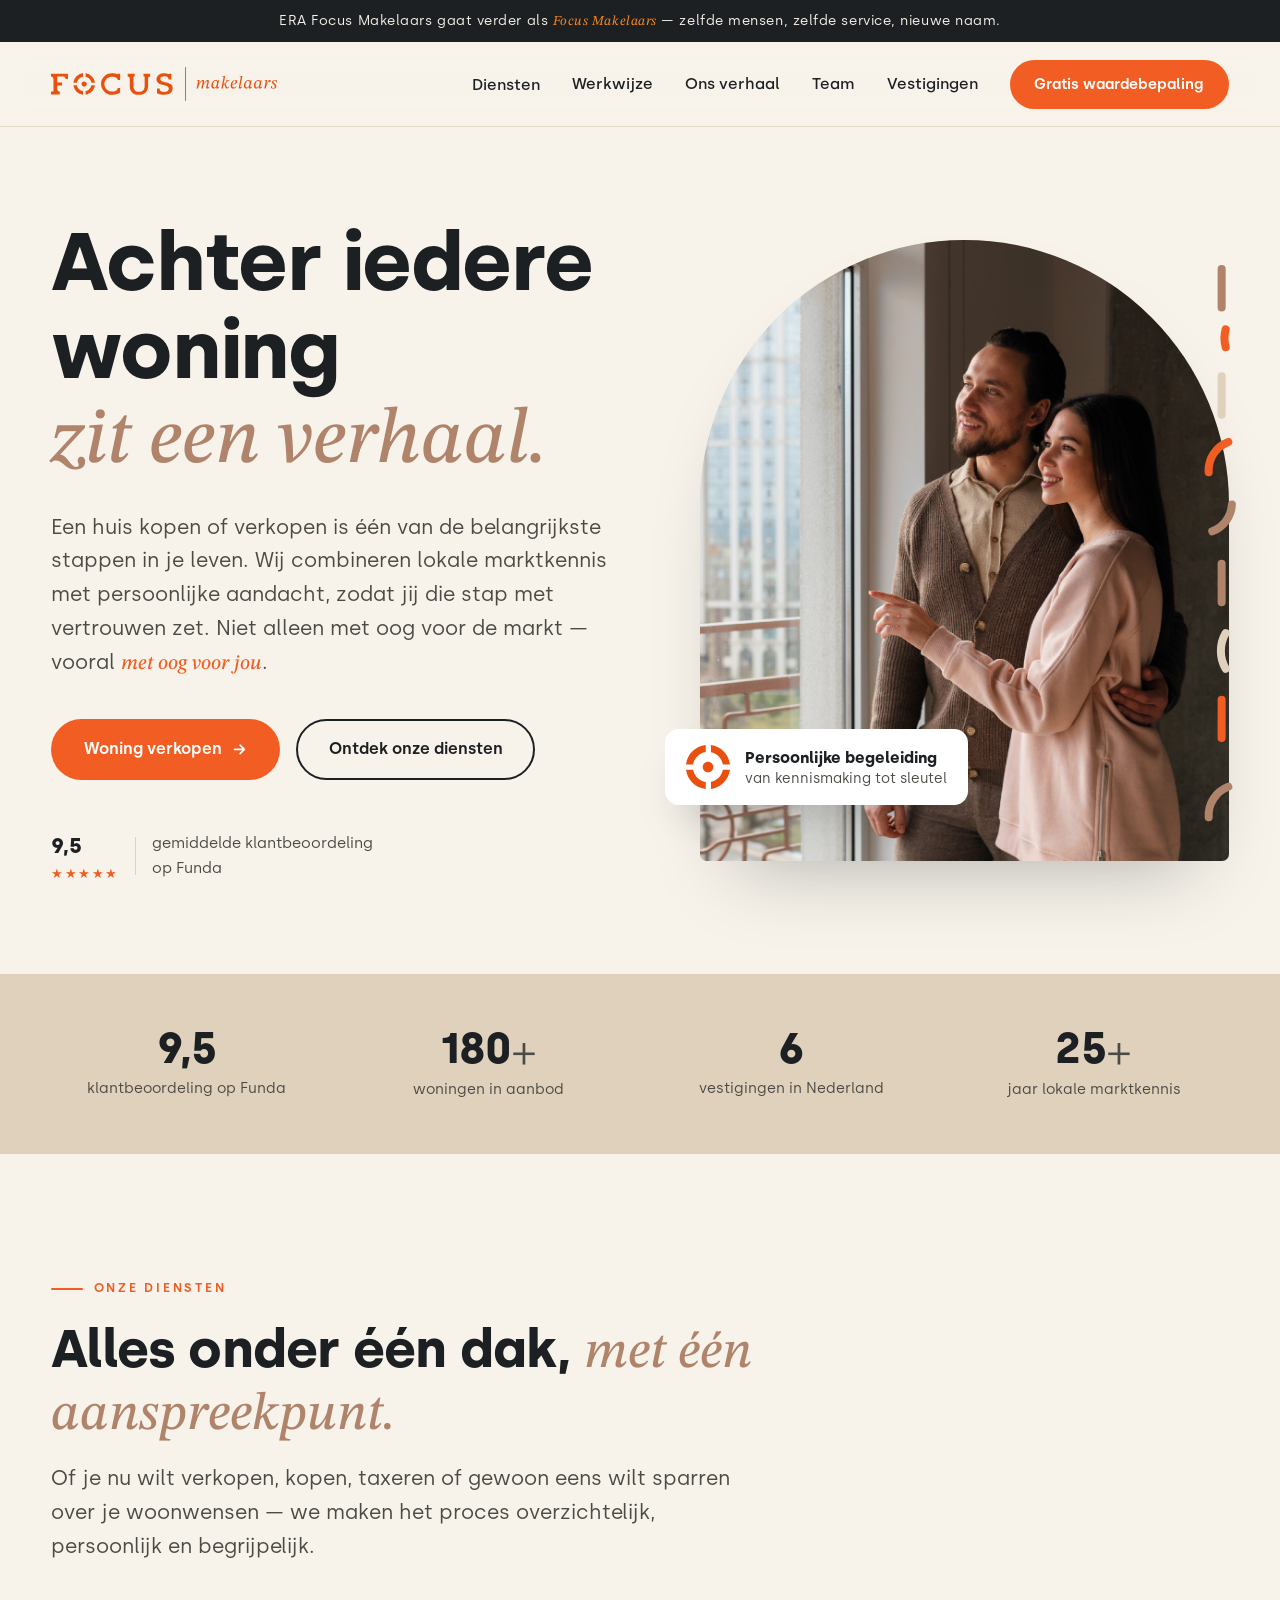
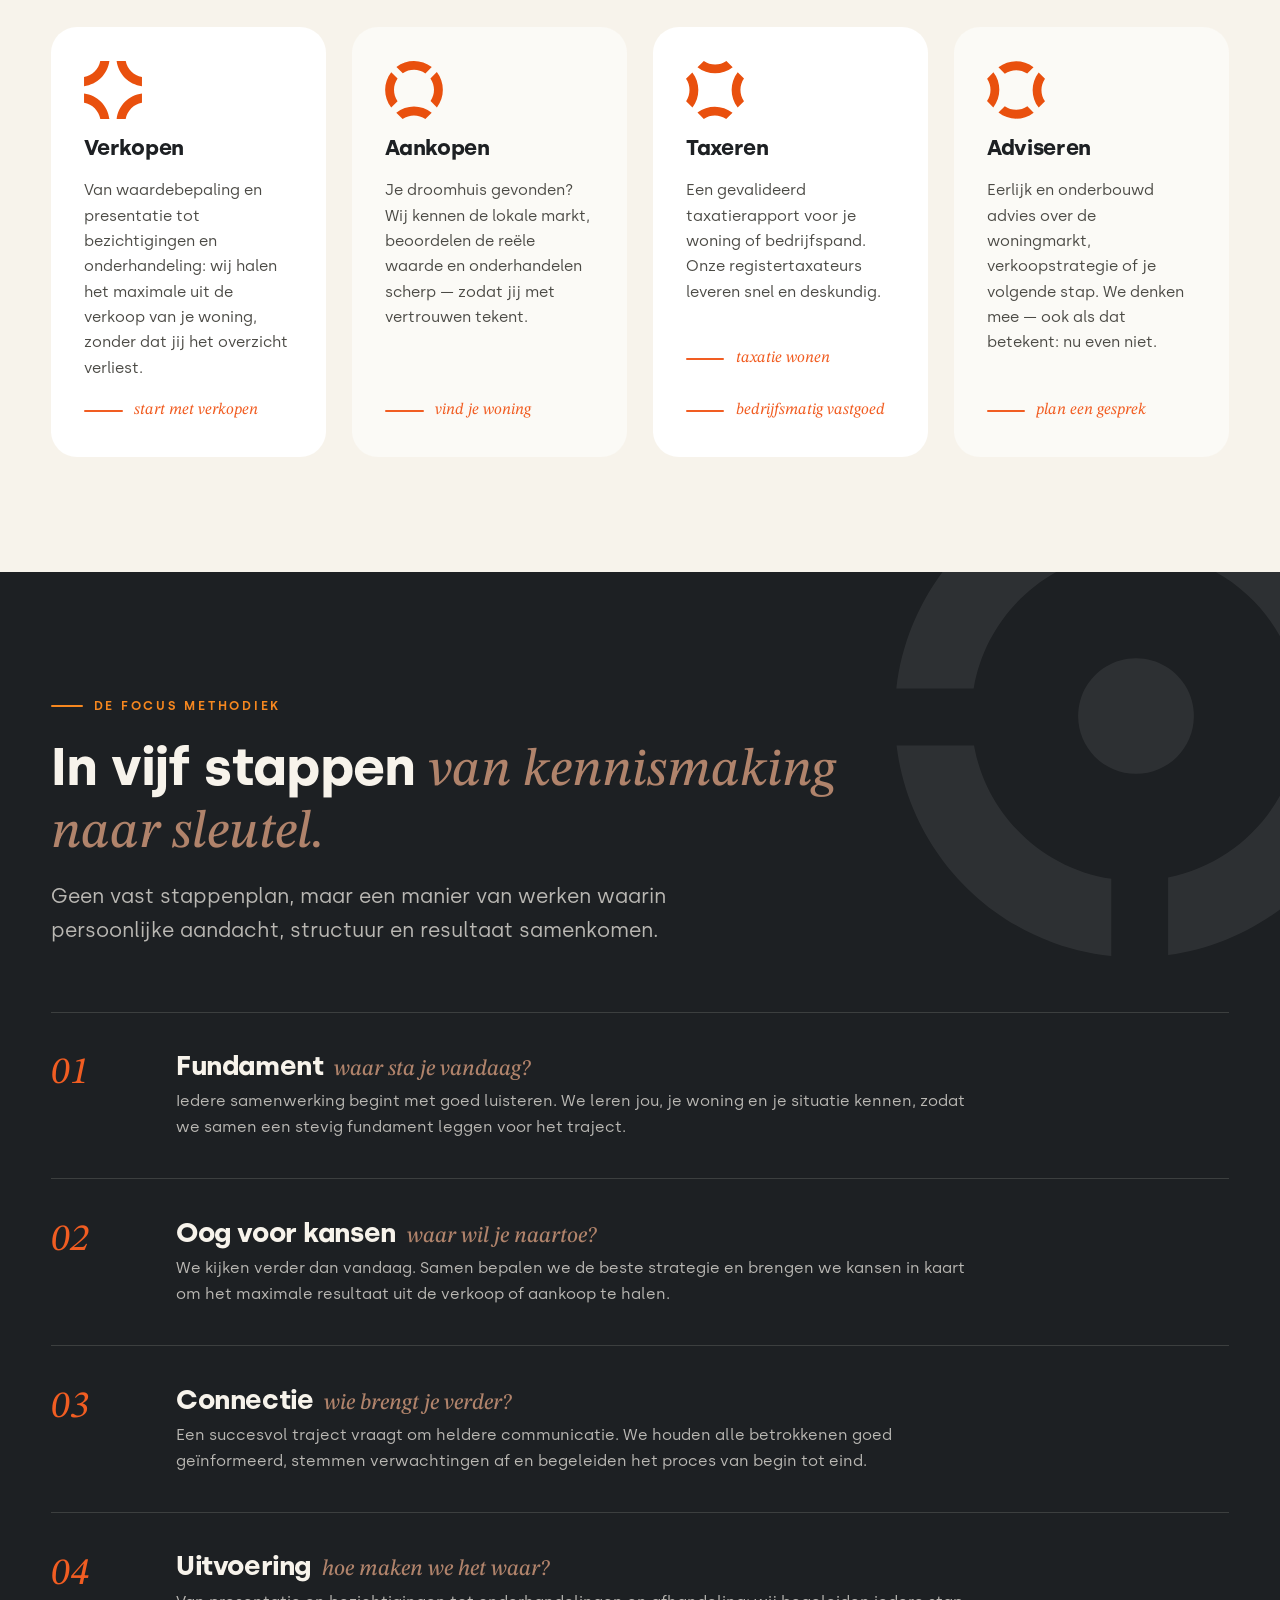
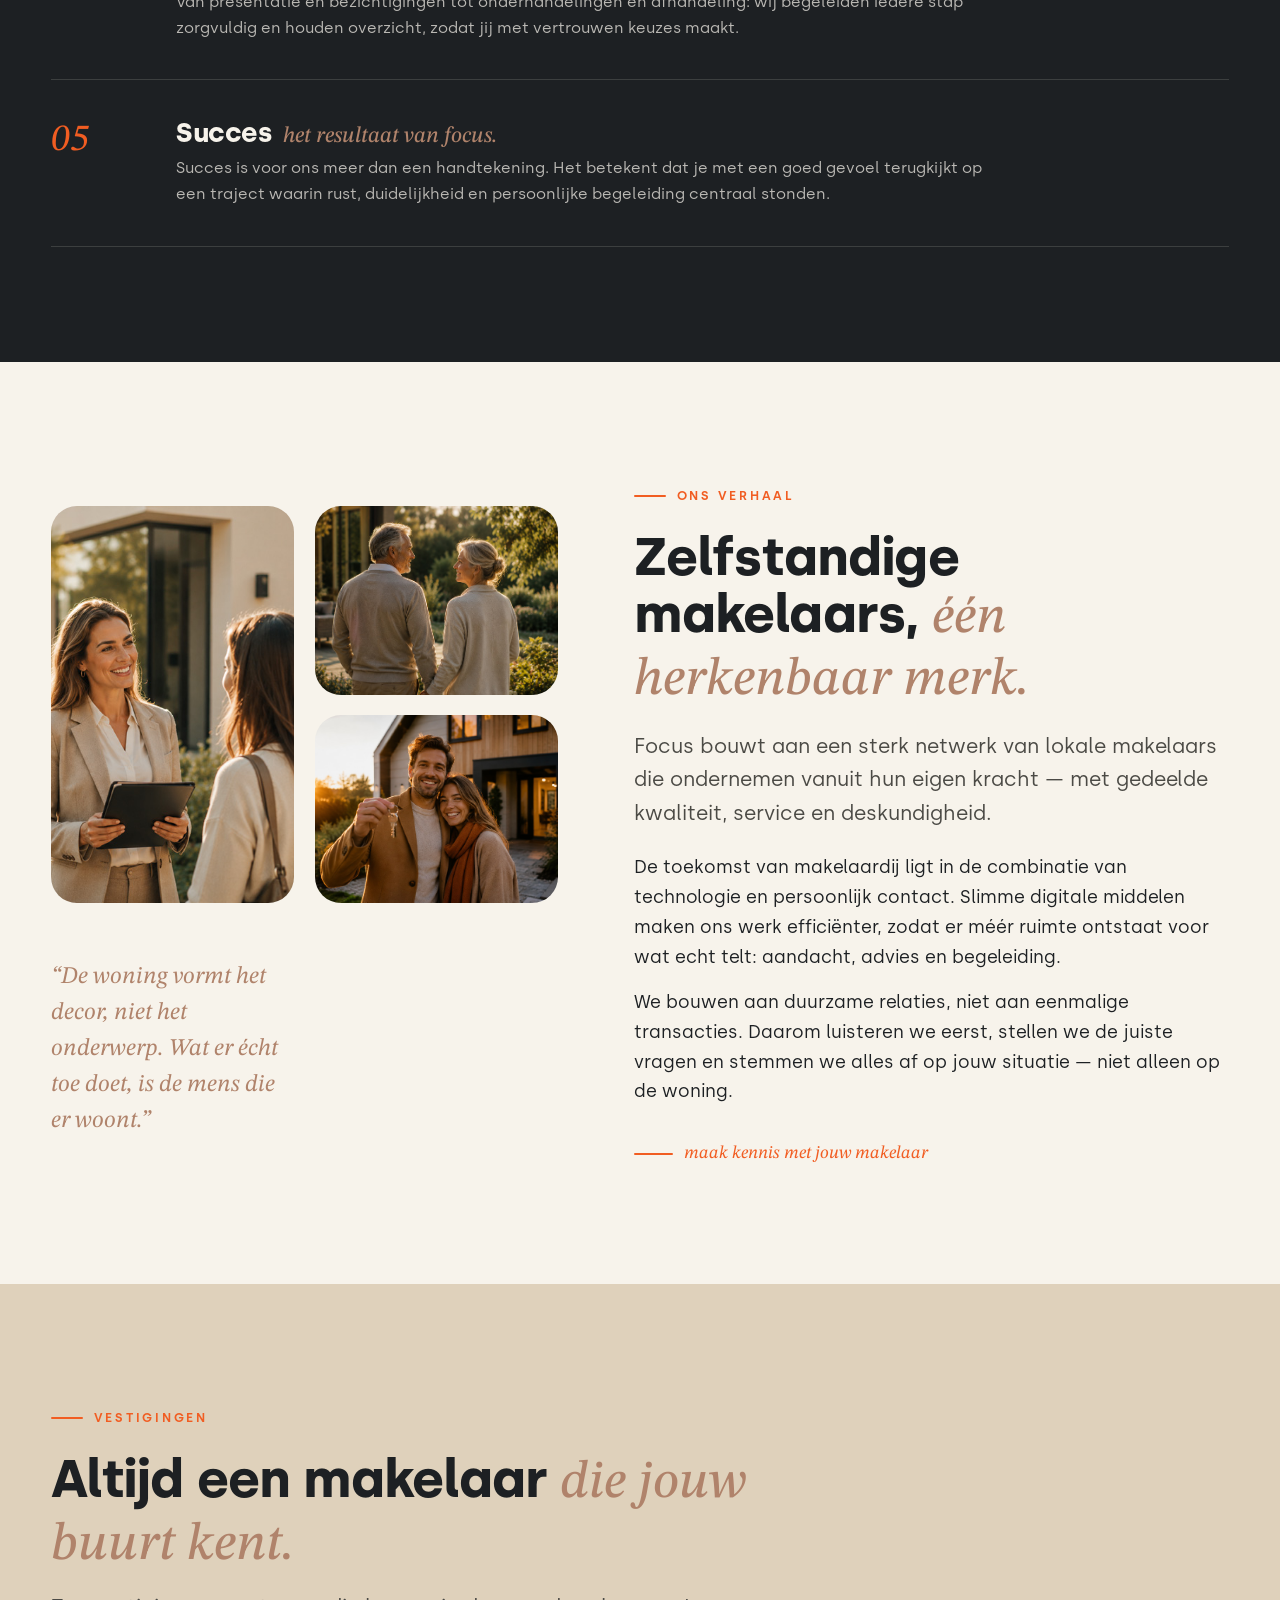
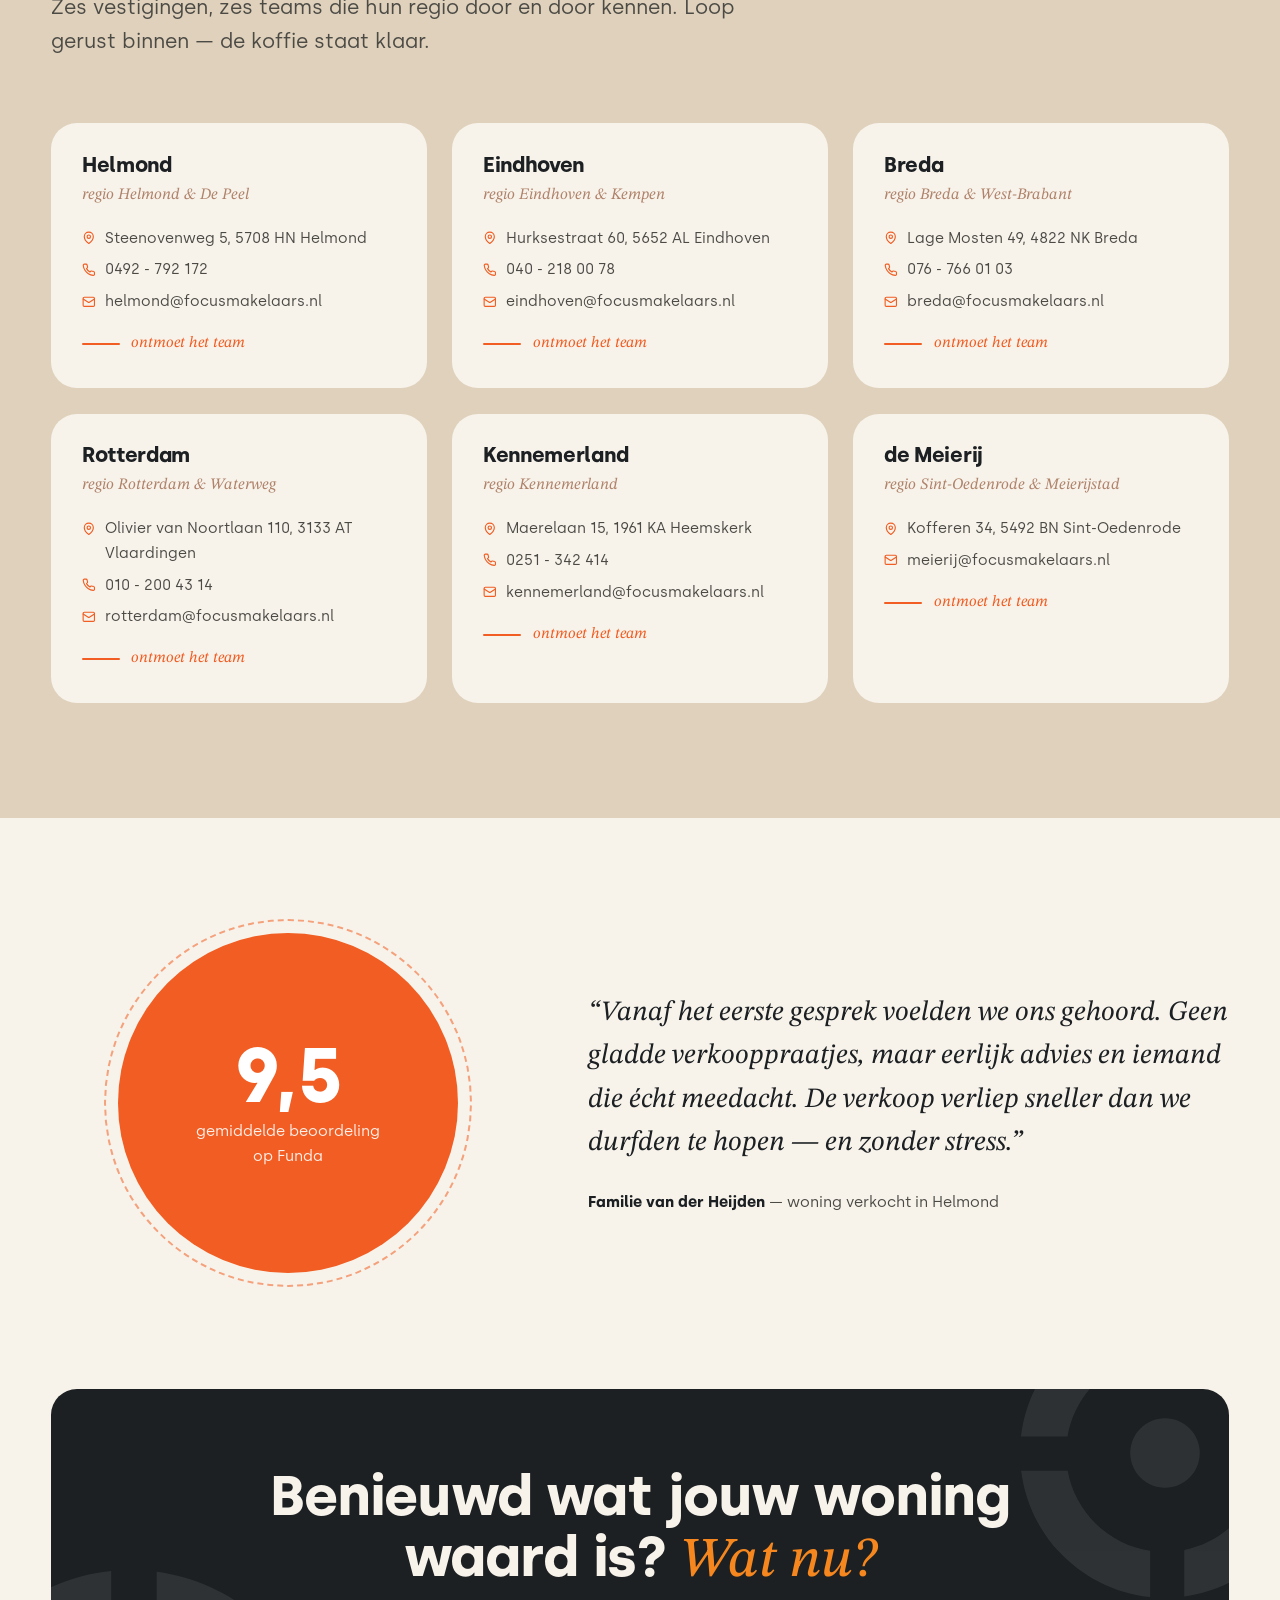
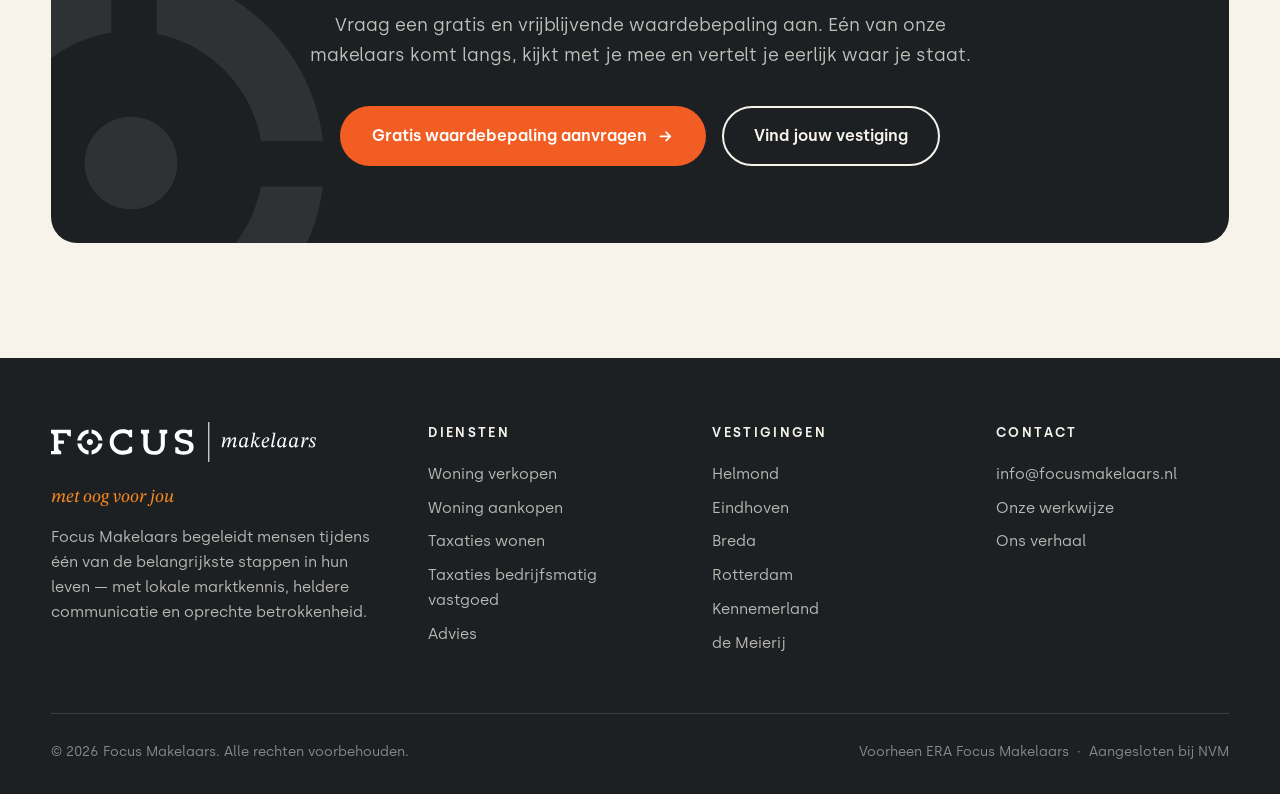
==== commit 86931429: "Teampagina: 15 teamleden per vestiging, foto's met warme Focus-gloed (oud ERA-logo verwijderd) Co-Au" ====
--- a/index.html
+++ b/index.html
@@ -43,6 +43,7 @@
         </div>
         <a href="#werkwijze">Werkwijze</a>
         <a href="#verhaal">Ons verhaal</a>
+        <a href="team.html">Team</a>
         <a href="#vestigingen">Vestigingen</a>
         <a class="btn btn--primary" href="#contact">Gratis waardebepaling</a>
       </nav>
@@ -241,6 +242,7 @@
               <li><svg viewBox="0 0 24 24" fill="none" stroke="currentColor" stroke-width="2" stroke-linecap="round" stroke-linejoin="round"><path d="M22 16.9v3a2 2 0 0 1-2.2 2 19.8 19.8 0 0 1-8.6-3 19.5 19.5 0 0 1-6-6 19.8 19.8 0 0 1-3-8.7A2 2 0 0 1 4.1 2h3a2 2 0 0 1 2 1.7c.1 1 .4 2 .7 2.8a2 2 0 0 1-.5 2.1L8 9.9a16 16 0 0 0 6 6l1.3-1.3a2 2 0 0 1 2.1-.4c.9.3 1.9.5 2.8.7a2 2 0 0 1 1.8 2Z"/></svg><a href="tel:0492792172">0492 - 792 172</a></li>
               <li><svg viewBox="0 0 24 24" fill="none" stroke="currentColor" stroke-width="2" stroke-linecap="round" stroke-linejoin="round"><rect width="20" height="16" x="2" y="4" rx="2"/><path d="m22 7-8.97 5.7a1.94 1.94 0 0 1-2.06 0L2 7"/></svg><a href="mailto:helmond@focusmakelaars.nl">helmond@focusmakelaars.nl</a></li>
             </ul>
+            <a class="linkline" href="team.html#helmond" style="margin-top:1.1rem;font-size:.98rem">ontmoet het team</a>
           </article>
           <article class="vestiging reveal" data-delay="1">
             <h3>Eindhoven</h3>
@@ -250,6 +252,7 @@
               <li><svg viewBox="0 0 24 24" fill="none" stroke="currentColor" stroke-width="2" stroke-linecap="round" stroke-linejoin="round"><path d="M22 16.9v3a2 2 0 0 1-2.2 2 19.8 19.8 0 0 1-8.6-3 19.5 19.5 0 0 1-6-6 19.8 19.8 0 0 1-3-8.7A2 2 0 0 1 4.1 2h3a2 2 0 0 1 2 1.7c.1 1 .4 2 .7 2.8a2 2 0 0 1-.5 2.1L8 9.9a16 16 0 0 0 6 6l1.3-1.3a2 2 0 0 1 2.1-.4c.9.3 1.9.5 2.8.7a2 2 0 0 1 1.8 2Z"/></svg><a href="tel:0402180078">040 - 218 00 78</a></li>
               <li><svg viewBox="0 0 24 24" fill="none" stroke="currentColor" stroke-width="2" stroke-linecap="round" stroke-linejoin="round"><rect width="20" height="16" x="2" y="4" rx="2"/><path d="m22 7-8.97 5.7a1.94 1.94 0 0 1-2.06 0L2 7"/></svg><a href="mailto:eindhoven@focusmakelaars.nl">eindhoven@focusmakelaars.nl</a></li>
             </ul>
+            <a class="linkline" href="team.html#eindhoven" style="margin-top:1.1rem;font-size:.98rem">ontmoet het team</a>
           </article>
           <article class="vestiging reveal" data-delay="2">
             <h3>Breda</h3>
@@ -259,6 +262,7 @@
               <li><svg viewBox="0 0 24 24" fill="none" stroke="currentColor" stroke-width="2" stroke-linecap="round" stroke-linejoin="round"><path d="M22 16.9v3a2 2 0 0 1-2.2 2 19.8 19.8 0 0 1-8.6-3 19.5 19.5 0 0 1-6-6 19.8 19.8 0 0 1-3-8.7A2 2 0 0 1 4.1 2h3a2 2 0 0 1 2 1.7c.1 1 .4 2 .7 2.8a2 2 0 0 1-.5 2.1L8 9.9a16 16 0 0 0 6 6l1.3-1.3a2 2 0 0 1 2.1-.4c.9.3 1.9.5 2.8.7a2 2 0 0 1 1.8 2Z"/></svg><a href="tel:0767660103">076 - 766 01 03</a></li>
               <li><svg viewBox="0 0 24 24" fill="none" stroke="currentColor" stroke-width="2" stroke-linecap="round" stroke-linejoin="round"><rect width="20" height="16" x="2" y="4" rx="2"/><path d="m22 7-8.97 5.7a1.94 1.94 0 0 1-2.06 0L2 7"/></svg><a href="mailto:breda@focusmakelaars.nl">breda@focusmakelaars.nl</a></li>
             </ul>
+            <a class="linkline" href="team.html#breda" style="margin-top:1.1rem;font-size:.98rem">ontmoet het team</a>
           </article>
           <article class="vestiging reveal">
             <h3>Rotterdam</h3>
@@ -268,6 +272,7 @@
               <li><svg viewBox="0 0 24 24" fill="none" stroke="currentColor" stroke-width="2" stroke-linecap="round" stroke-linejoin="round"><path d="M22 16.9v3a2 2 0 0 1-2.2 2 19.8 19.8 0 0 1-8.6-3 19.5 19.5 0 0 1-6-6 19.8 19.8 0 0 1-3-8.7A2 2 0 0 1 4.1 2h3a2 2 0 0 1 2 1.7c.1 1 .4 2 .7 2.8a2 2 0 0 1-.5 2.1L8 9.9a16 16 0 0 0 6 6l1.3-1.3a2 2 0 0 1 2.1-.4c.9.3 1.9.5 2.8.7a2 2 0 0 1 1.8 2Z"/></svg><a href="tel:0102004314">010 - 200 43 14</a></li>
               <li><svg viewBox="0 0 24 24" fill="none" stroke="currentColor" stroke-width="2" stroke-linecap="round" stroke-linejoin="round"><rect width="20" height="16" x="2" y="4" rx="2"/><path d="m22 7-8.97 5.7a1.94 1.94 0 0 1-2.06 0L2 7"/></svg><a href="mailto:rotterdam@focusmakelaars.nl">rotterdam@focusmakelaars.nl</a></li>
             </ul>
+            <a class="linkline" href="team.html#rotterdam" style="margin-top:1.1rem;font-size:.98rem">ontmoet het team</a>
           </article>
           <article class="vestiging reveal" data-delay="1">
             <h3>Kennemerland</h3>
@@ -277,6 +282,7 @@
               <li><svg viewBox="0 0 24 24" fill="none" stroke="currentColor" stroke-width="2" stroke-linecap="round" stroke-linejoin="round"><path d="M22 16.9v3a2 2 0 0 1-2.2 2 19.8 19.8 0 0 1-8.6-3 19.5 19.5 0 0 1-6-6 19.8 19.8 0 0 1-3-8.7A2 2 0 0 1 4.1 2h3a2 2 0 0 1 2 1.7c.1 1 .4 2 .7 2.8a2 2 0 0 1-.5 2.1L8 9.9a16 16 0 0 0 6 6l1.3-1.3a2 2 0 0 1 2.1-.4c.9.3 1.9.5 2.8.7a2 2 0 0 1 1.8 2Z"/></svg><a href="tel:0251342414">0251 - 342 414</a></li>
               <li><svg viewBox="0 0 24 24" fill="none" stroke="currentColor" stroke-width="2" stroke-linecap="round" stroke-linejoin="round"><rect width="20" height="16" x="2" y="4" rx="2"/><path d="m22 7-8.97 5.7a1.94 1.94 0 0 1-2.06 0L2 7"/></svg><a href="mailto:kennemerland@focusmakelaars.nl">kennemerland@focusmakelaars.nl</a></li>
             </ul>
+            <a class="linkline" href="team.html#kennemerland" style="margin-top:1.1rem;font-size:.98rem">ontmoet het team</a>
           </article>
           <article class="vestiging reveal" data-delay="2">
             <h3>de Meierij</h3>
@@ -285,6 +291,7 @@
               <li><svg viewBox="0 0 24 24" fill="none" stroke="currentColor" stroke-width="2" stroke-linecap="round" stroke-linejoin="round"><path d="M20 10c0 6-8 12-8 12S4 16 4 10a8 8 0 1 1 16 0Z"/><circle cx="12" cy="10" r="3"/></svg>Kofferen 34, 5492 BN Sint-Oedenrode</li>
               <li><svg viewBox="0 0 24 24" fill="none" stroke="currentColor" stroke-width="2" stroke-linecap="round" stroke-linejoin="round"><rect width="20" height="16" x="2" y="4" rx="2"/><path d="m22 7-8.97 5.7a1.94 1.94 0 0 1-2.06 0L2 7"/></svg><a href="mailto:meierij@focusmakelaars.nl">meierij@focusmakelaars.nl</a></li>
             </ul>
+            <a class="linkline" href="team.html#meierij" style="margin-top:1.1rem;font-size:.98rem">ontmoet het team</a>
           </article>
         </div>
       </div>
--- a/assets/css/style.css
+++ b/assets/css/style.css
@@ -610,6 +610,60 @@
 .proces-licht .stap { border-color: color-mix(in srgb, var(--comfort-beige) 80%, transparent); }
 .proces-licht .stap__body p { color: var(--ink-soft); }
 .proces-licht .stap__body h3 .accent { color: var(--iris-bruin); }
+
+/* ---------- Teampagina ---------- */
+.team-intro .wrap { padding-block: clamp(3rem, 6vw, 5rem) clamp(1.5rem, 3vw, 2.5rem); }
+.team-intro h1 { font-size: clamp(2.3rem, 5vw, 4rem); margin-bottom: 1.2rem; }
+.team-intro h1 .accent { display: block; font-size: .95em; margin-top: .06em; }
+.team-vestiging { padding-block: clamp(3rem, 5vw, 4.5rem); scroll-margin-top: 5.5rem; }
+.team-vestiging:nth-of-type(even) { background: var(--comfort-beige); }
+.team-vestiging__head {
+  display: flex; flex-wrap: wrap; align-items: baseline; gap: 1rem 2rem;
+  margin-bottom: clamp(1.6rem, 3vw, 2.6rem);
+}
+.team-vestiging__head h2 { font-size: clamp(1.7rem, 3.2vw, 2.5rem); }
+.team-vestiging__head .regio {
+  font-family: var(--font-serif); font-style: italic;
+  color: var(--iris-bruin); font-size: 1.15rem;
+}
+.team-vestiging__head .adres {
+  margin-left: auto; font-size: .9rem; color: var(--ink-soft);
+}
+.team-grid {
+  display: grid;
+  grid-template-columns: repeat(auto-fill, minmax(230px, 1fr));
+  gap: clamp(1rem, 2vw, 1.75rem);
+}
+.lid {
+  background: var(--stralend-wit);
+  border-radius: var(--radius-m);
+  overflow: hidden;
+  transition: transform .45s var(--ease-out), box-shadow .45s var(--ease-out);
+}
+.lid:hover { transform: translateY(-6px); box-shadow: 0 28px 55px -28px rgba(29,32,35,.35); }
+.lid__foto {
+  aspect-ratio: 1 / 1.05;
+  overflow: hidden;
+  border-radius: 0 0 var(--radius-s) var(--radius-s);
+  position: relative;
+}
+.lid__foto img {
+  width: 100%; height: 100%; object-fit: cover; object-position: top center;
+  transition: transform .6s var(--ease-out);
+}
+.lid:hover .lid__foto img { transform: scale(1.04); }
+.lid__body { padding: 1.15rem 1.25rem 1.35rem; }
+.lid__body h3 { font-size: 1.12rem; margin-bottom: .1rem; }
+.lid__body .rol {
+  font-family: var(--font-serif); font-style: italic;
+  color: var(--iris-bruin); font-size: .95rem;
+  display: block; margin-bottom: .75rem;
+}
+.lid__body ul { display: grid; gap: .3rem; font-size: .84rem; color: var(--ink-soft); }
+.lid__body li { display: flex; gap: .5rem; align-items: baseline; min-width: 0; }
+.lid__body li svg { width: .8rem; height: .8rem; flex: none; translate: 0 2px; color: var(--warm-oranje); }
+.lid__body a { overflow-wrap: anywhere; }
+.lid__body a:hover { color: var(--warm-oranje); }
 
 /* ---------- Scroll reveals ---------- */
 .reveal { opacity: 0; transform: translateY(28px); transition: opacity .8s var(--ease-out), transform .8s var(--ease-out); }
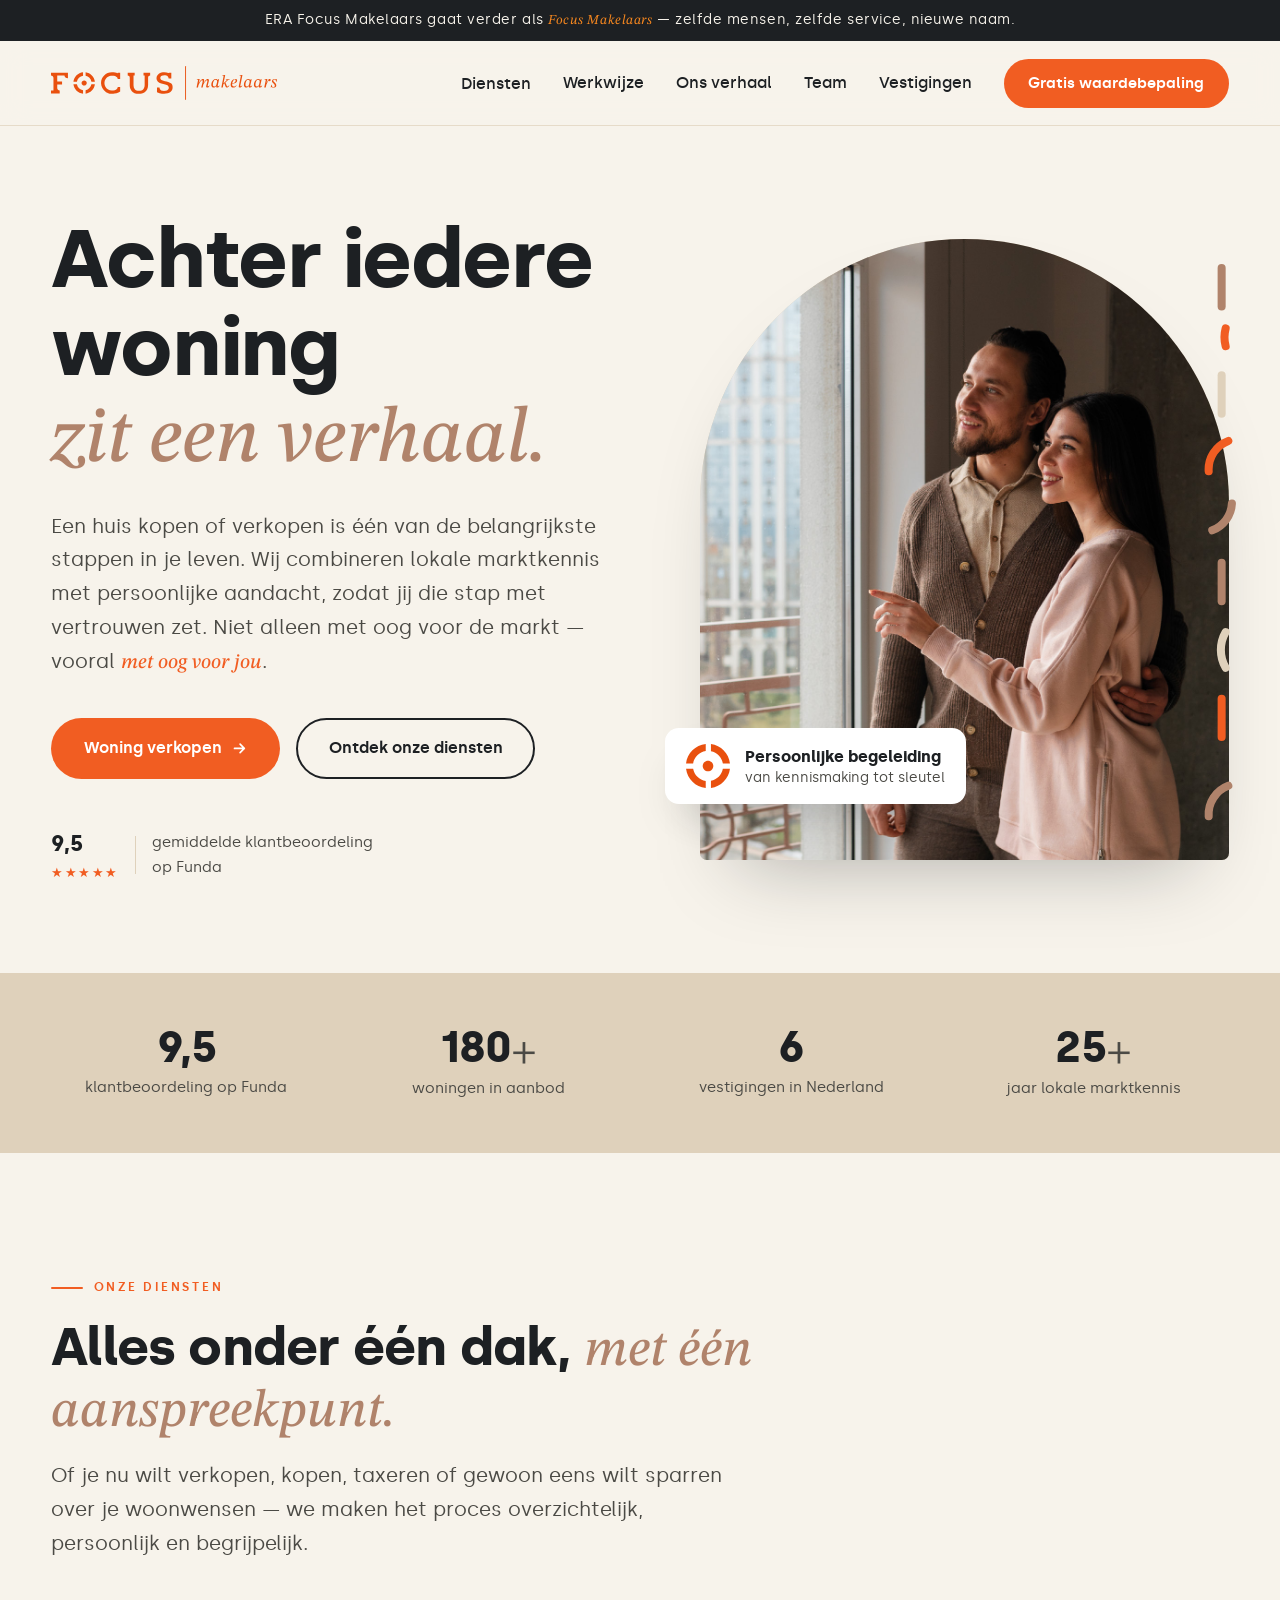
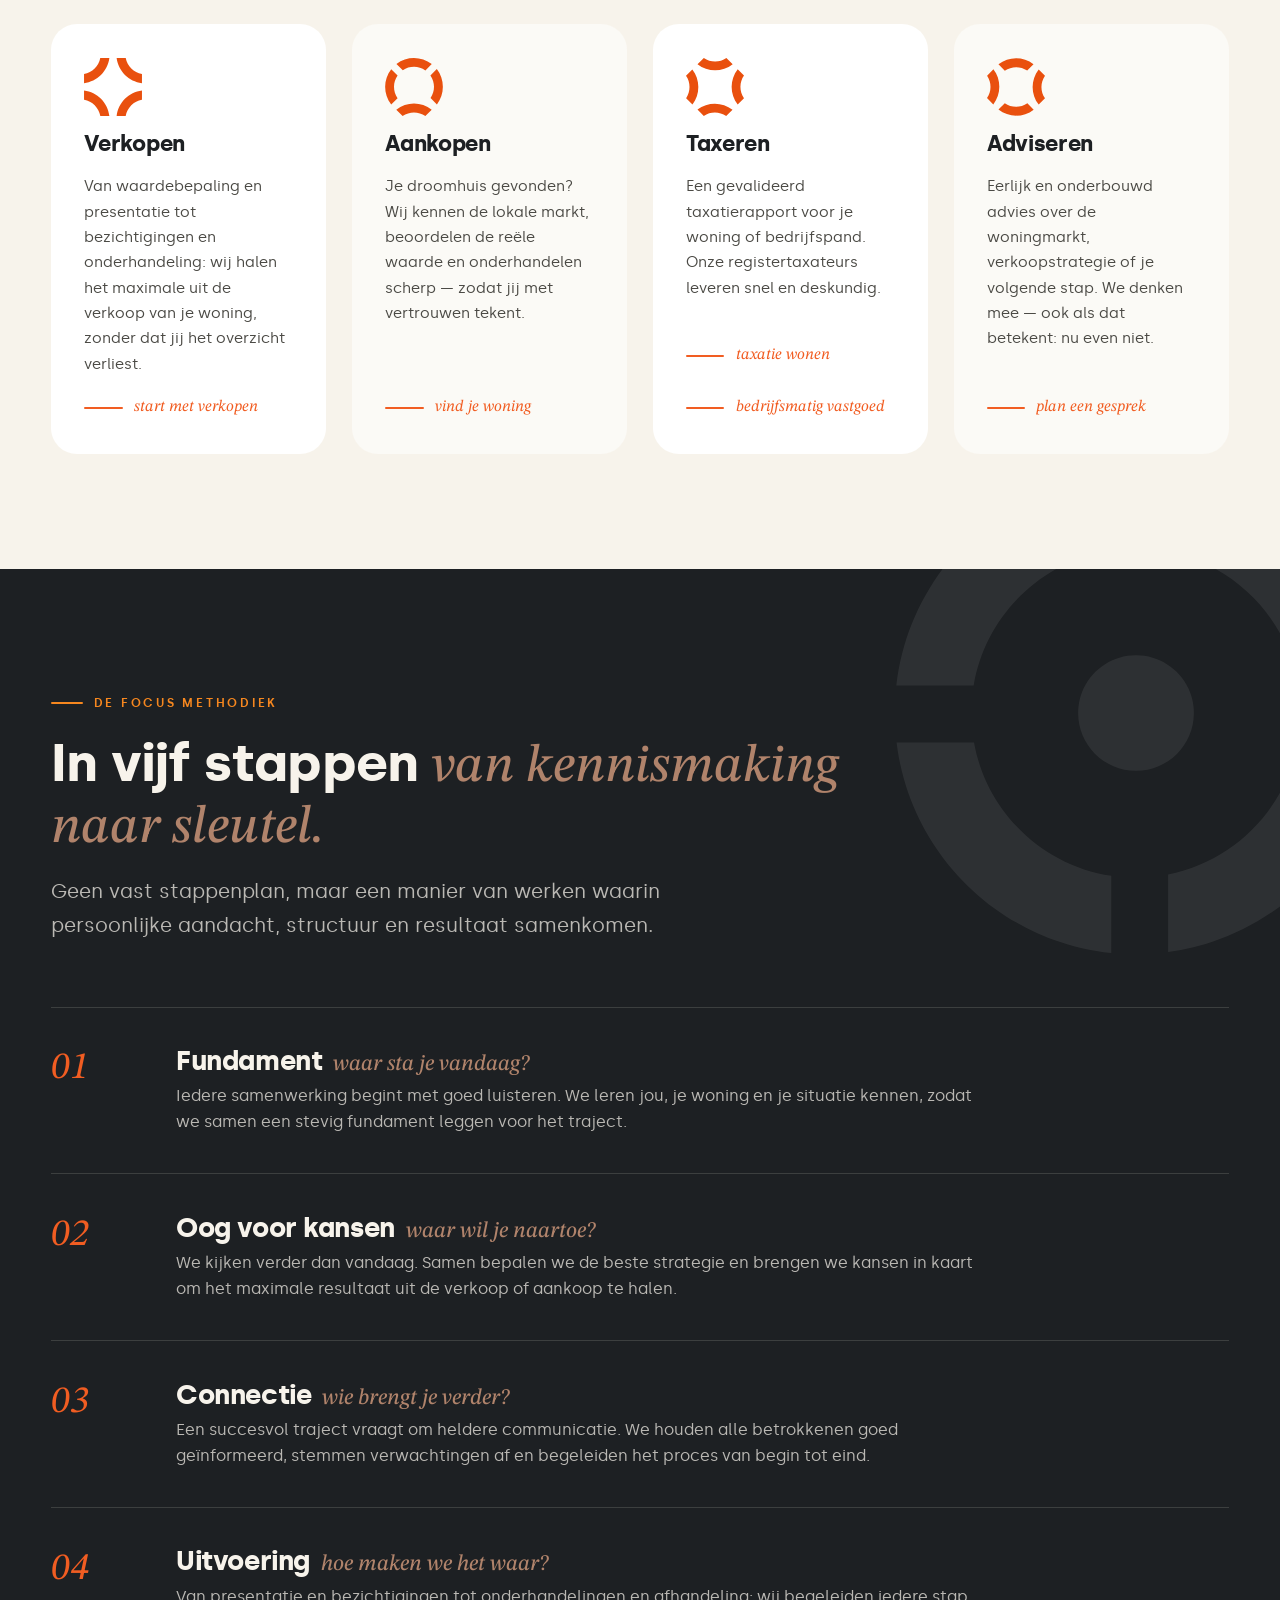
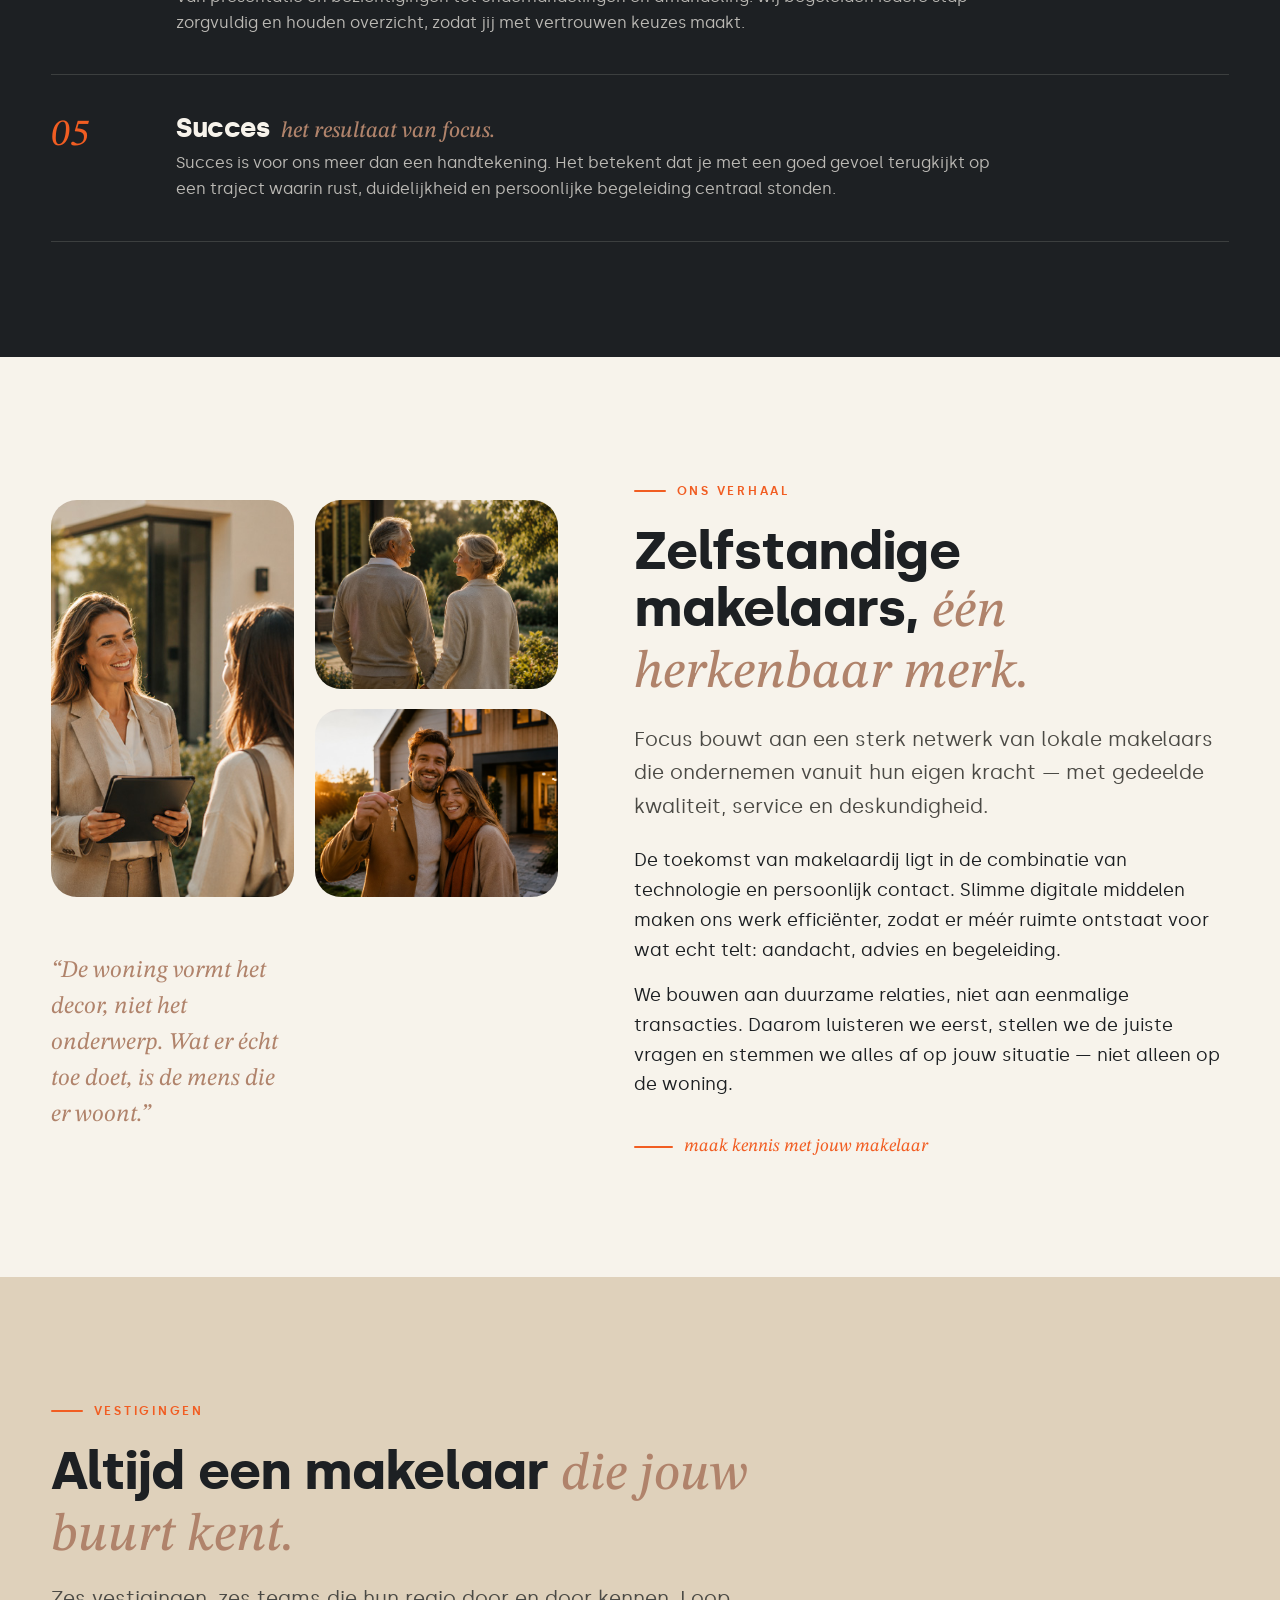
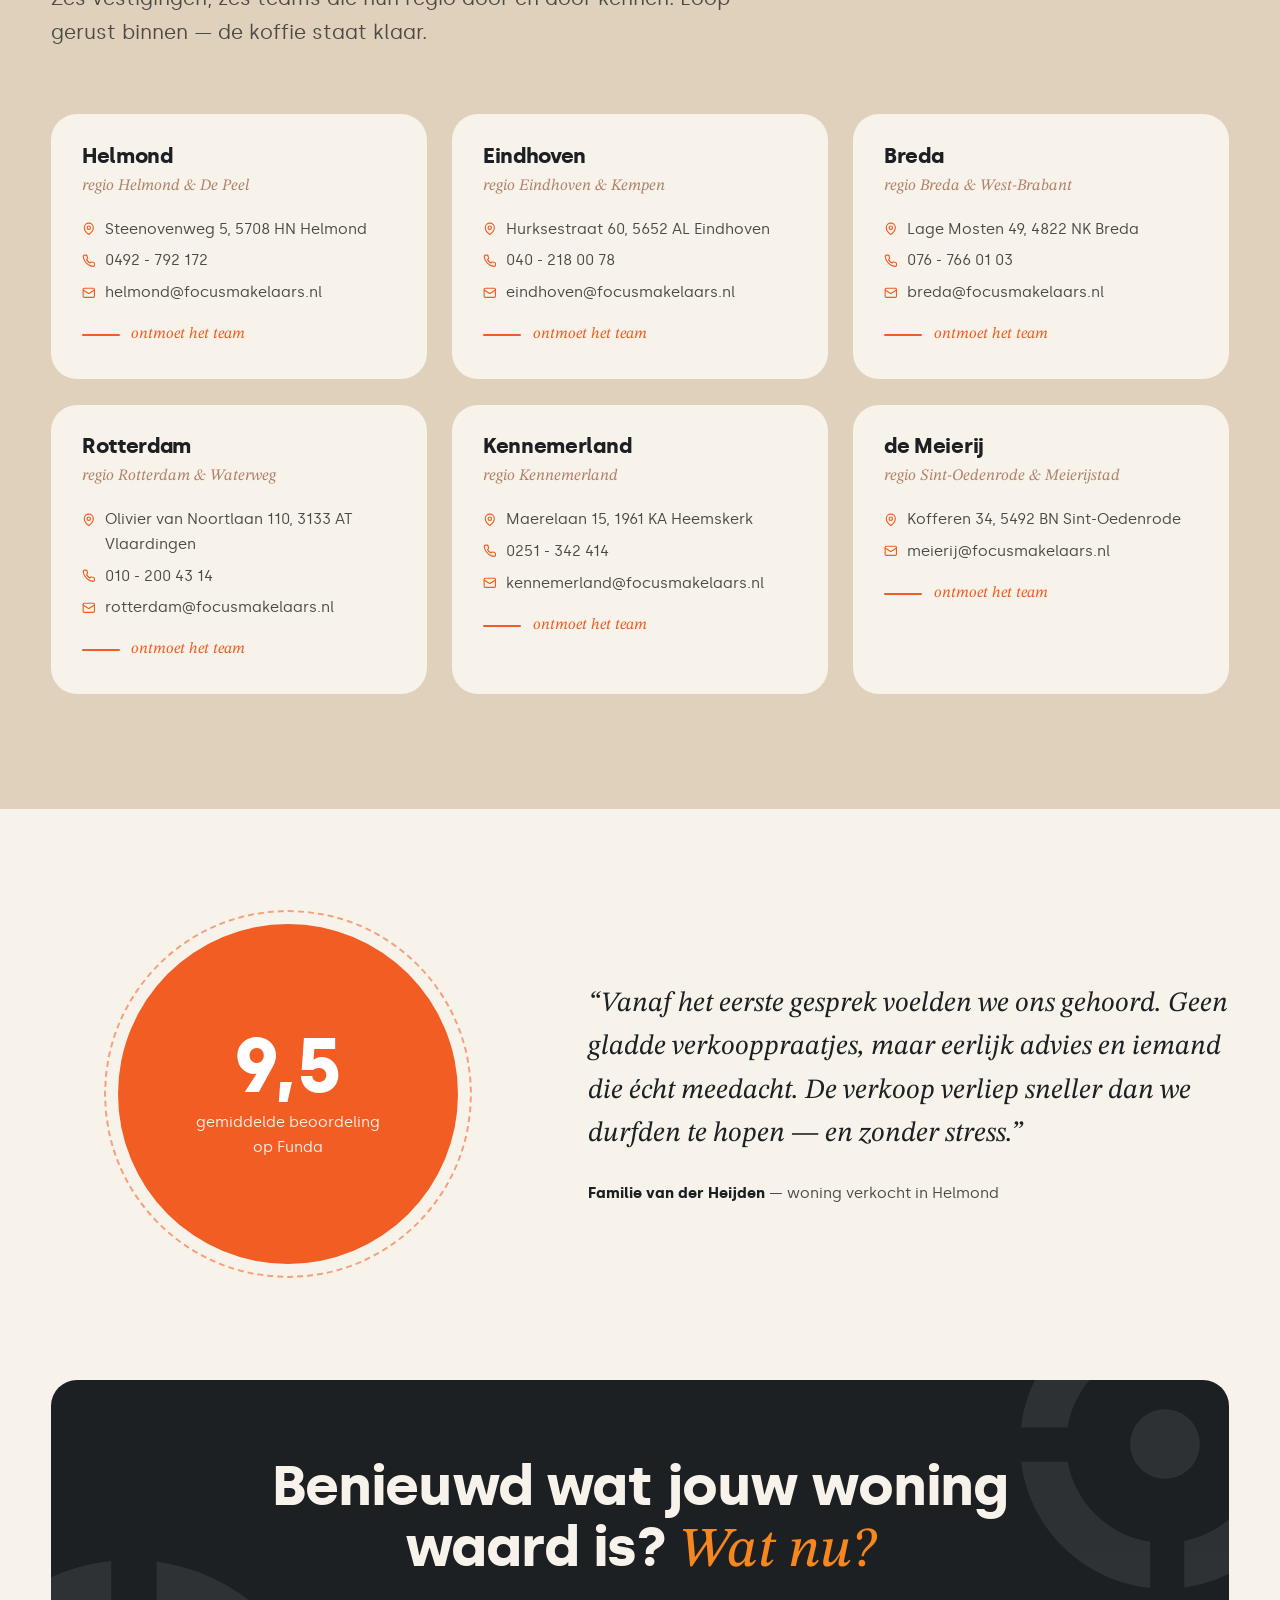
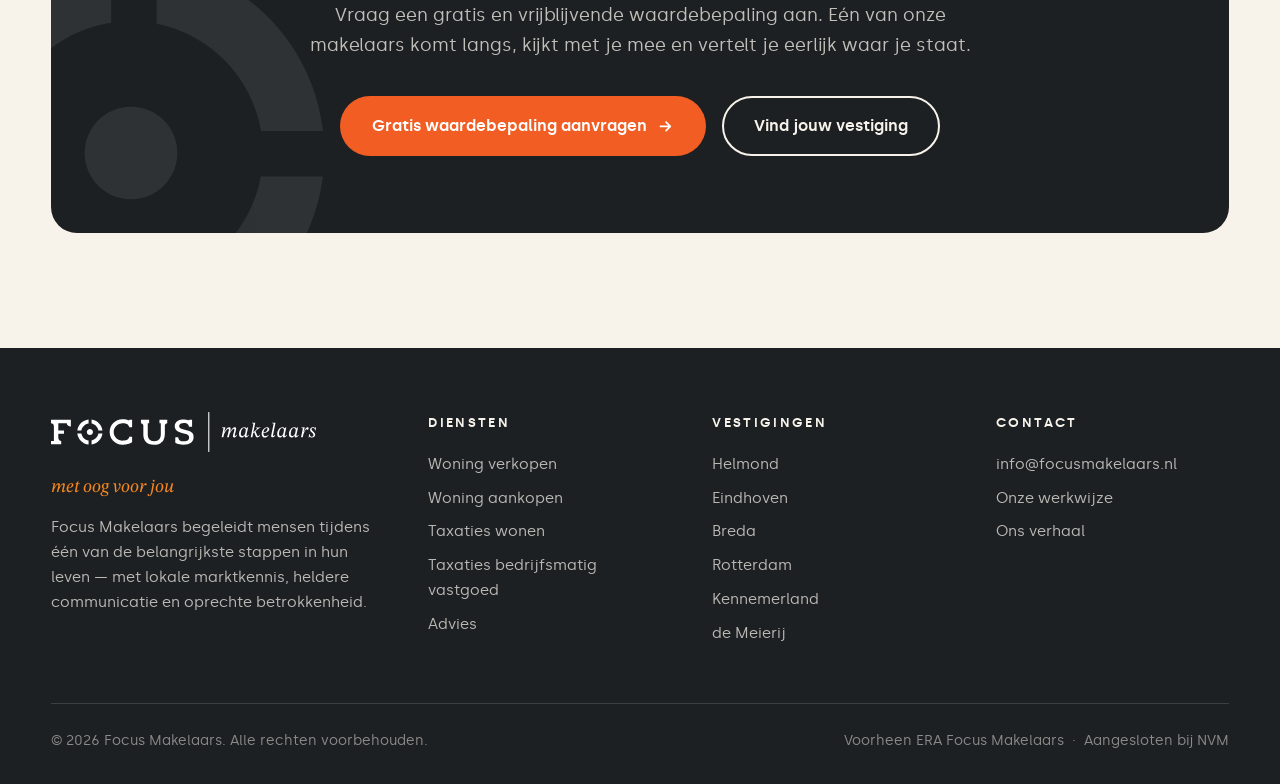
==== commit 234ddbd1: "Silka vervangen door officiele Silka-webfonts uit de brandmap (cache-bust v=3) Co-Authored-By: Claud" ====
--- a/index.html
+++ b/index.html
@@ -6,10 +6,10 @@
   <title>Focus Makelaars — met oog voor jou</title>
   <meta name="description" content="Focus Makelaars begeleidt je persoonlijk bij het kopen, verkopen of taxeren van je woning. Lokale marktkennis, heldere communicatie en oog voor de mens. Voorheen ERA Focus Makelaars.">
   <link rel="icon" type="image/svg+xml" href="assets/logo/beeldmerk-warm-oranje.svg">
-  <link rel="preload" href="assets/fonts/Silka-Bold.woff2" as="font" type="font/woff2" crossorigin>
-  <link rel="preload" href="assets/fonts/Silka-Regular.woff2" as="font" type="font/woff2" crossorigin>
+  <link rel="preload" href="assets/fonts/Silka-Bold.woff2?v=3" as="font" type="font/woff2" crossorigin>
+  <link rel="preload" href="assets/fonts/Silka-Regular.woff2?v=3" as="font" type="font/woff2" crossorigin>
   <link rel="preload" href="assets/fonts/STIXTwoTextItalic-Var.woff2" as="font" type="font/woff2" crossorigin>
-  <link rel="stylesheet" href="assets/css/style.css?v=2">
+  <link rel="stylesheet" href="assets/css/style.css?v=3">
   <meta property="og:title" content="Focus Makelaars — met oog voor jou">
   <meta property="og:description" content="Achter iedere woning zit een mens, een verhaal en een nieuwe stap. Focus Makelaars begeleidt je persoonlijk, van eerste kennismaking tot sleuteloverdracht.">
   <meta property="og:type" content="website">
--- a/assets/css/style.css
+++ b/assets/css/style.css
@@ -6,22 +6,22 @@
 /* ---------- Fonts ---------- */
 @font-face {
   font-family: "Silka";
-  src: url("../fonts/Silka-Regular.woff2") format("woff2");
+  src: url("../fonts/Silka-Regular.woff2?v=3") format("woff2");
   font-weight: 400; font-style: normal; font-display: swap;
 }
 @font-face {
   font-family: "Silka";
-  src: url("../fonts/Silka-Medium.woff2") format("woff2");
+  src: url("../fonts/Silka-Medium.woff2?v=3") format("woff2");
   font-weight: 500; font-style: normal; font-display: swap;
 }
 @font-face {
   font-family: "Silka";
-  src: url("../fonts/Silka-SemiBold.woff2") format("woff2");
+  src: url("../fonts/Silka-SemiBold.woff2?v=3") format("woff2");
   font-weight: 600; font-style: normal; font-display: swap;
 }
 @font-face {
   font-family: "Silka";
-  src: url("../fonts/Silka-Bold.woff2") format("woff2");
+  src: url("../fonts/Silka-Bold.woff2?v=3") format("woff2");
   font-weight: 700; font-style: normal; font-display: swap;
 }
 @font-face {
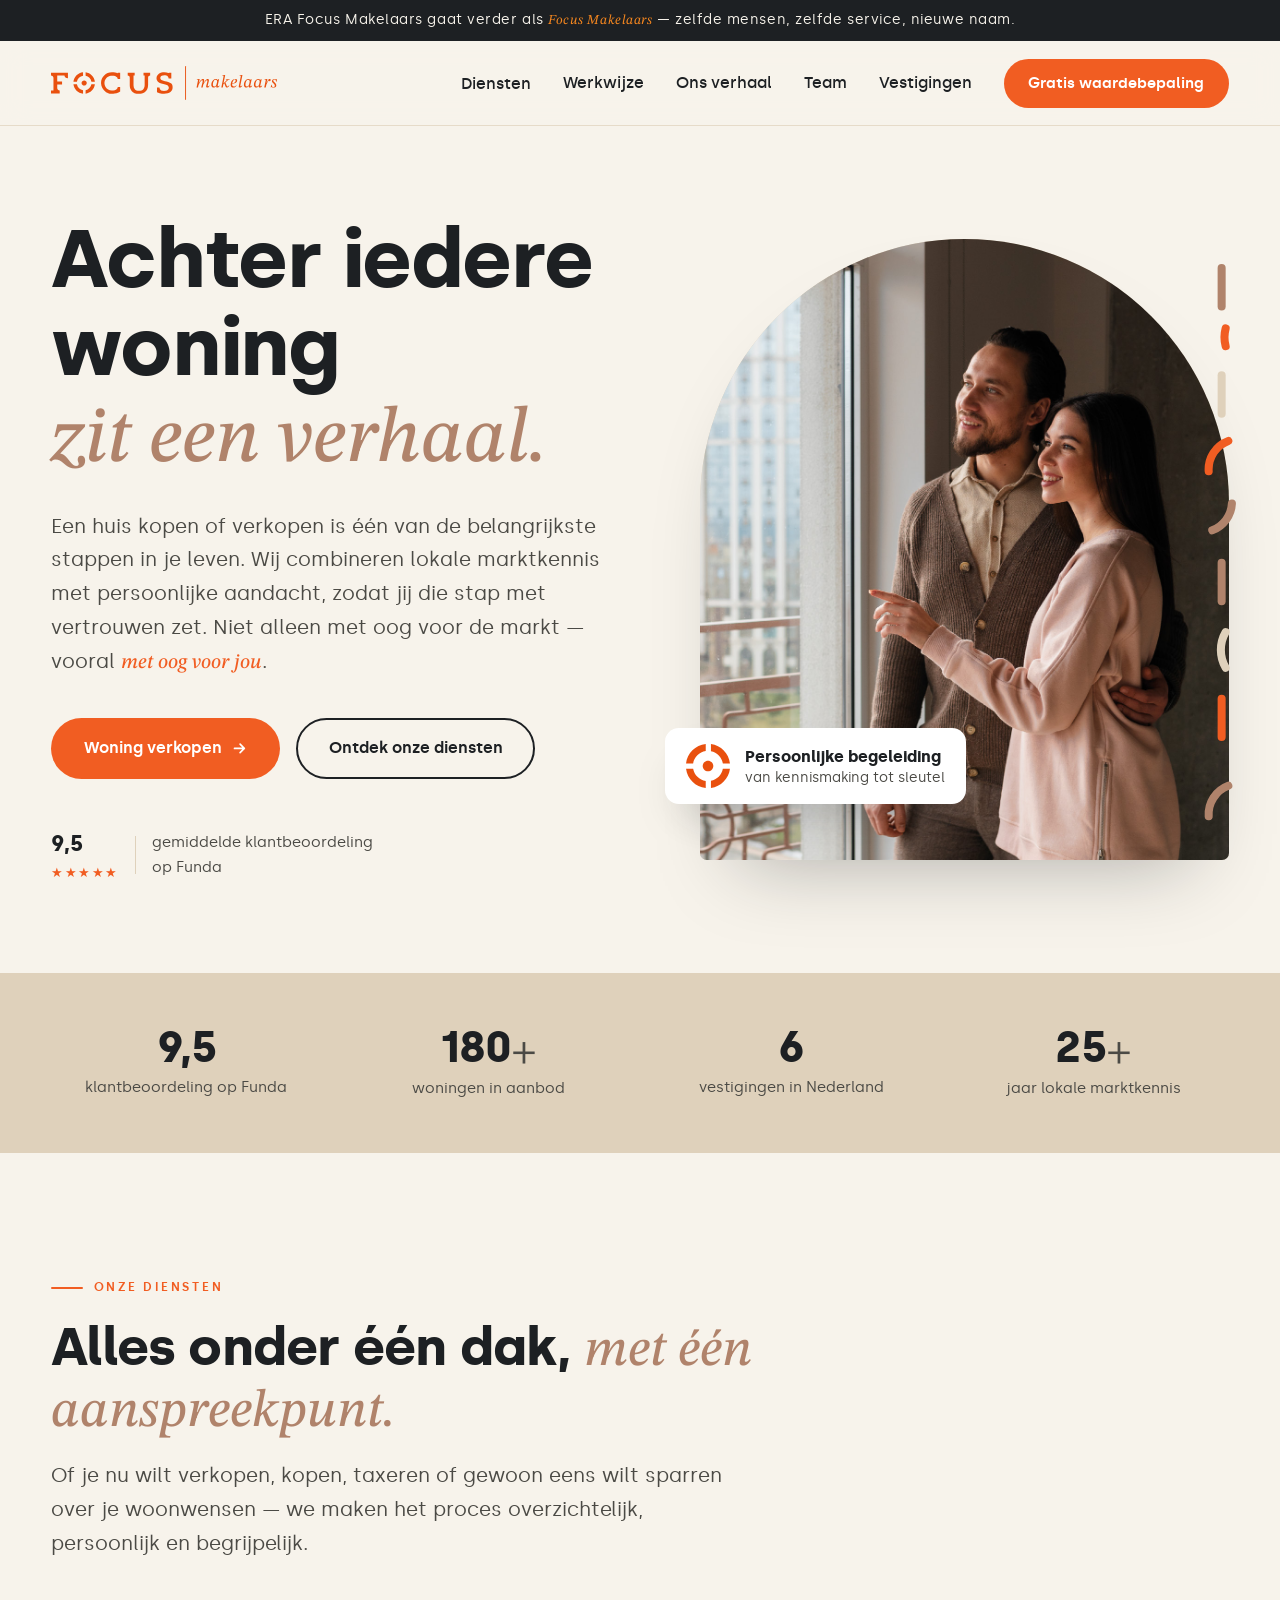
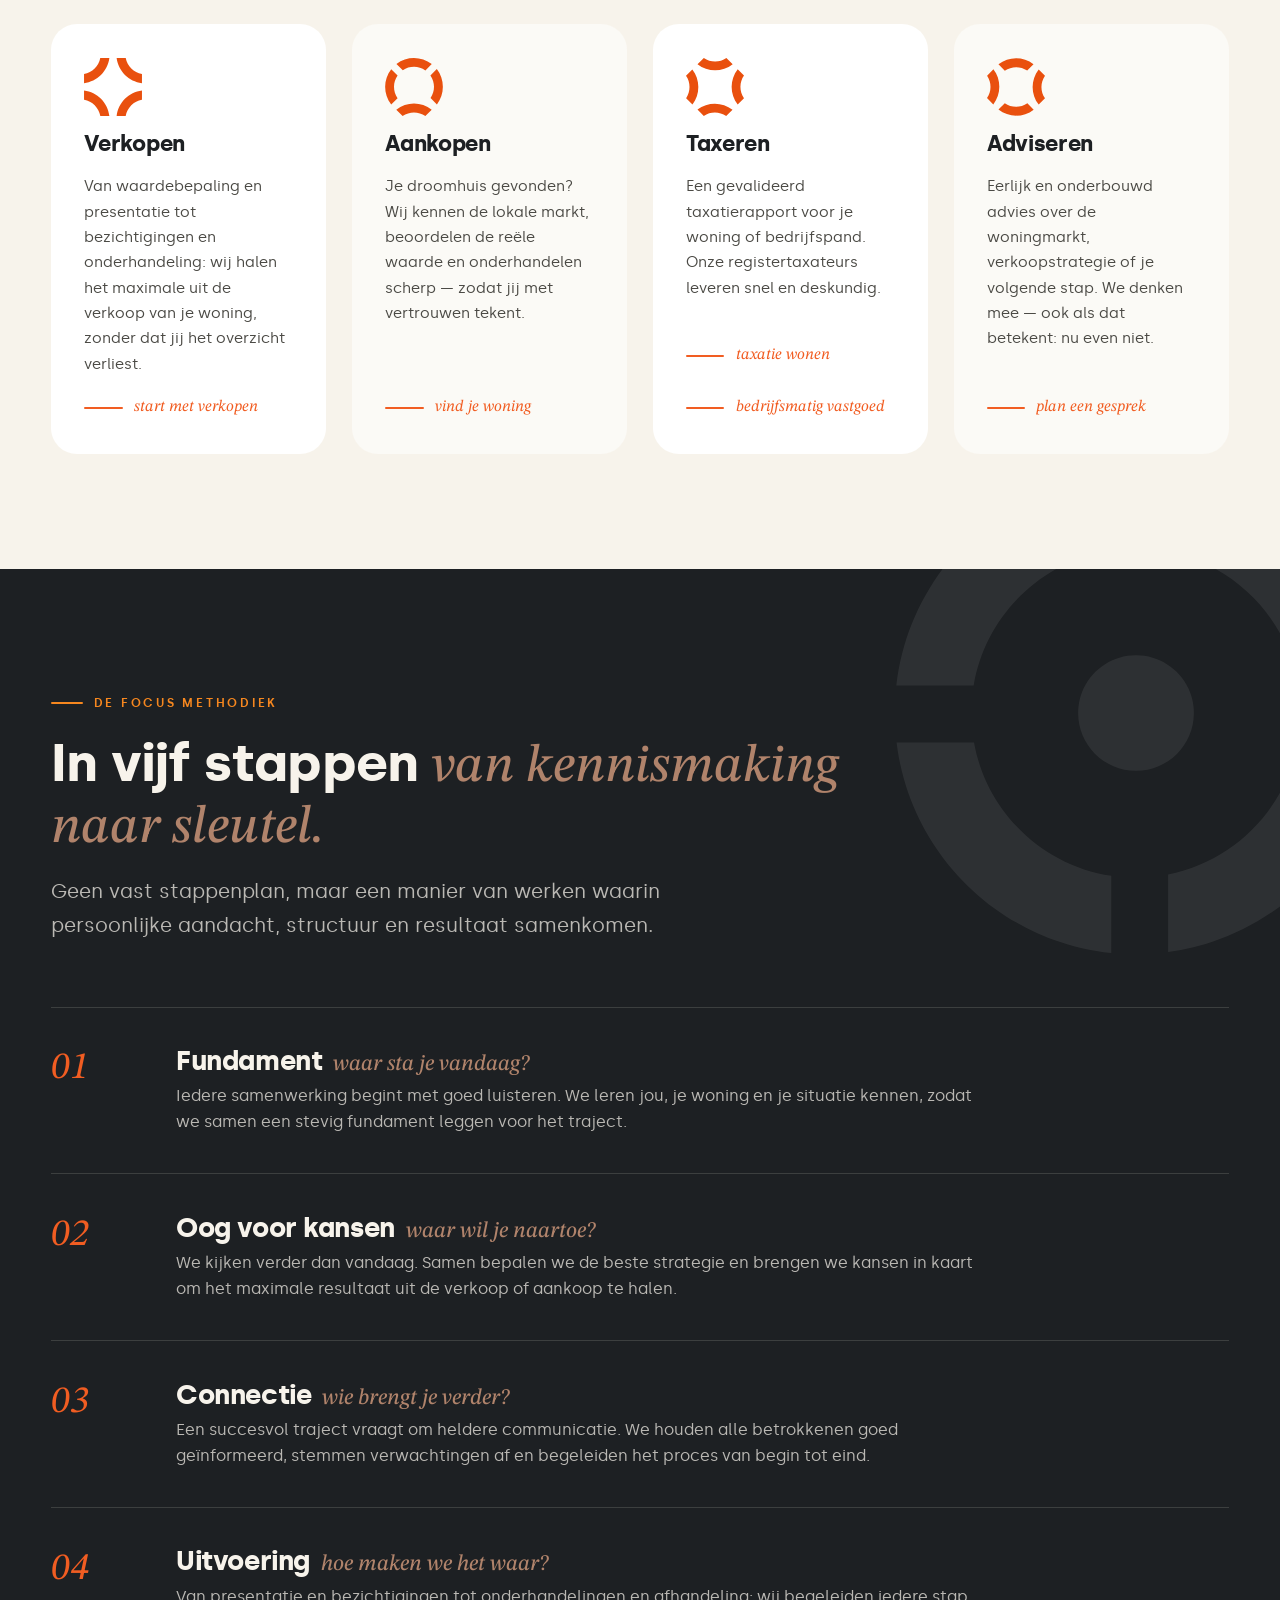
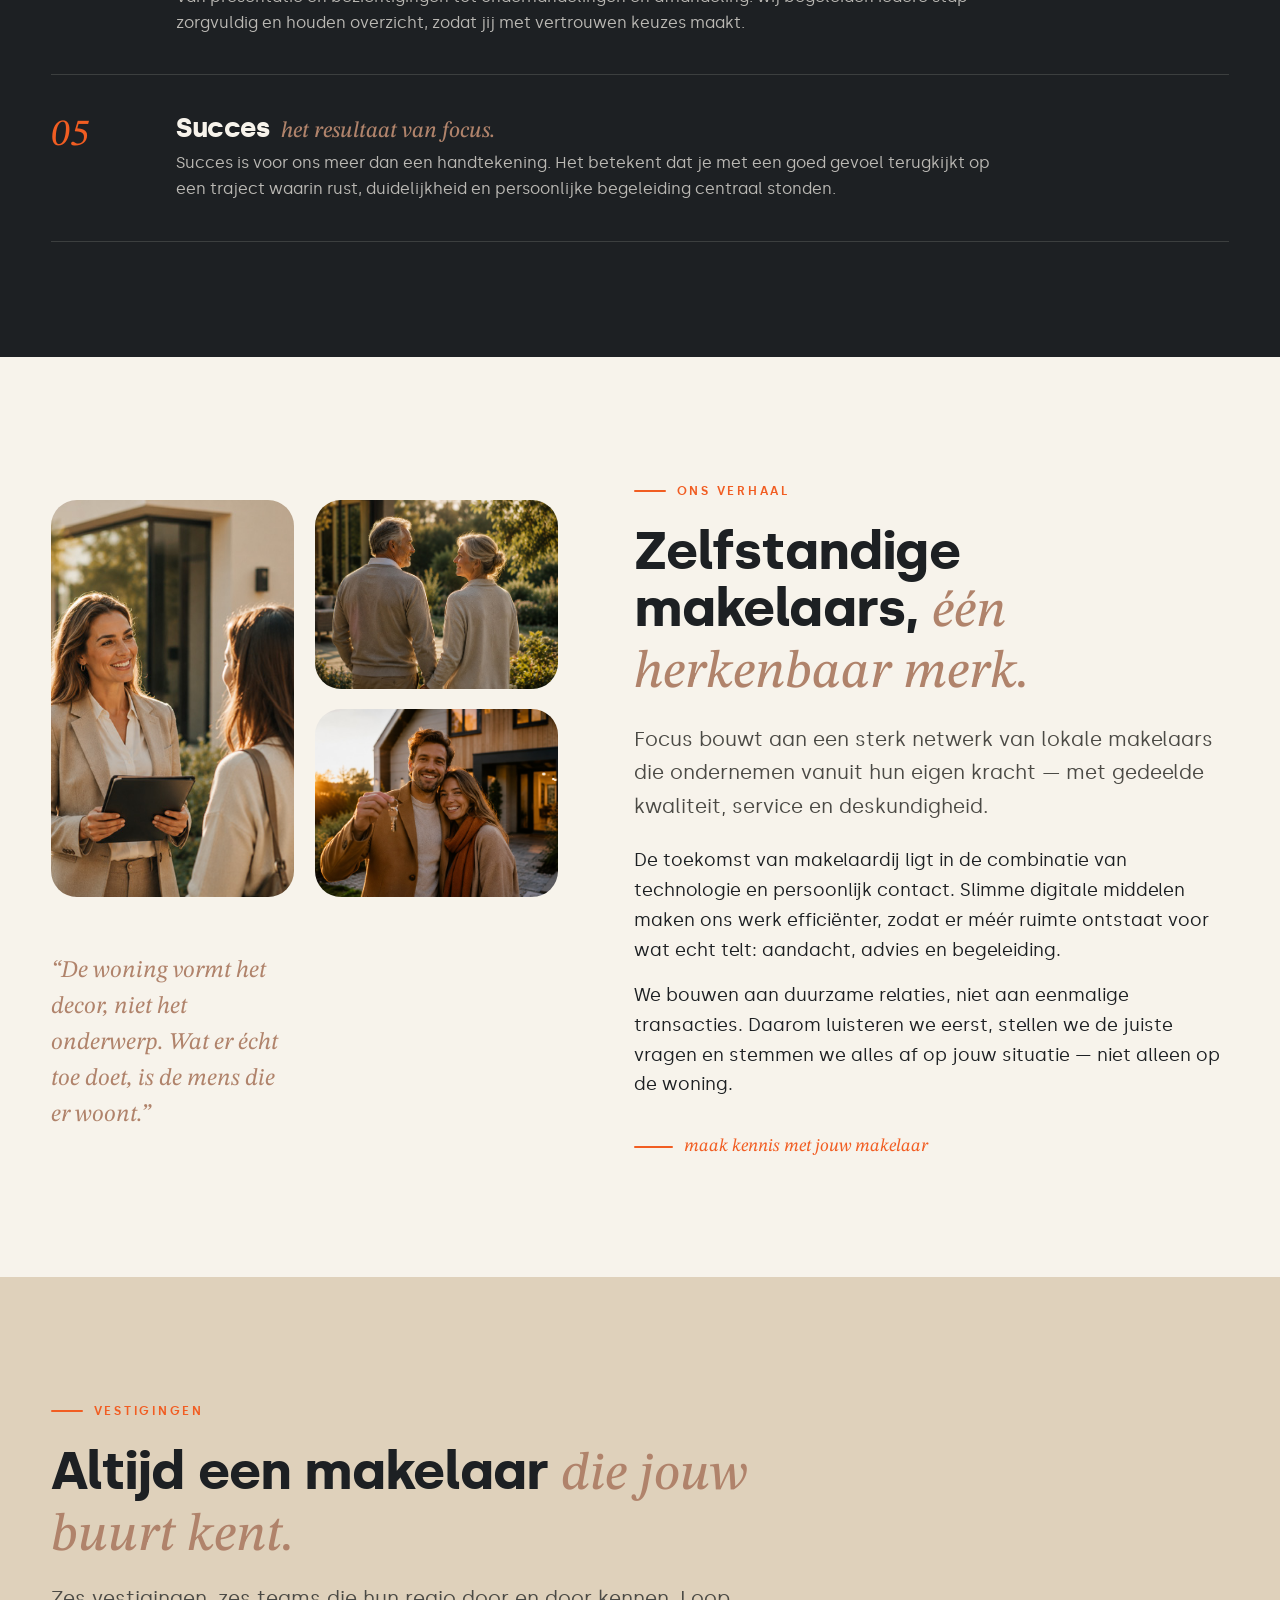
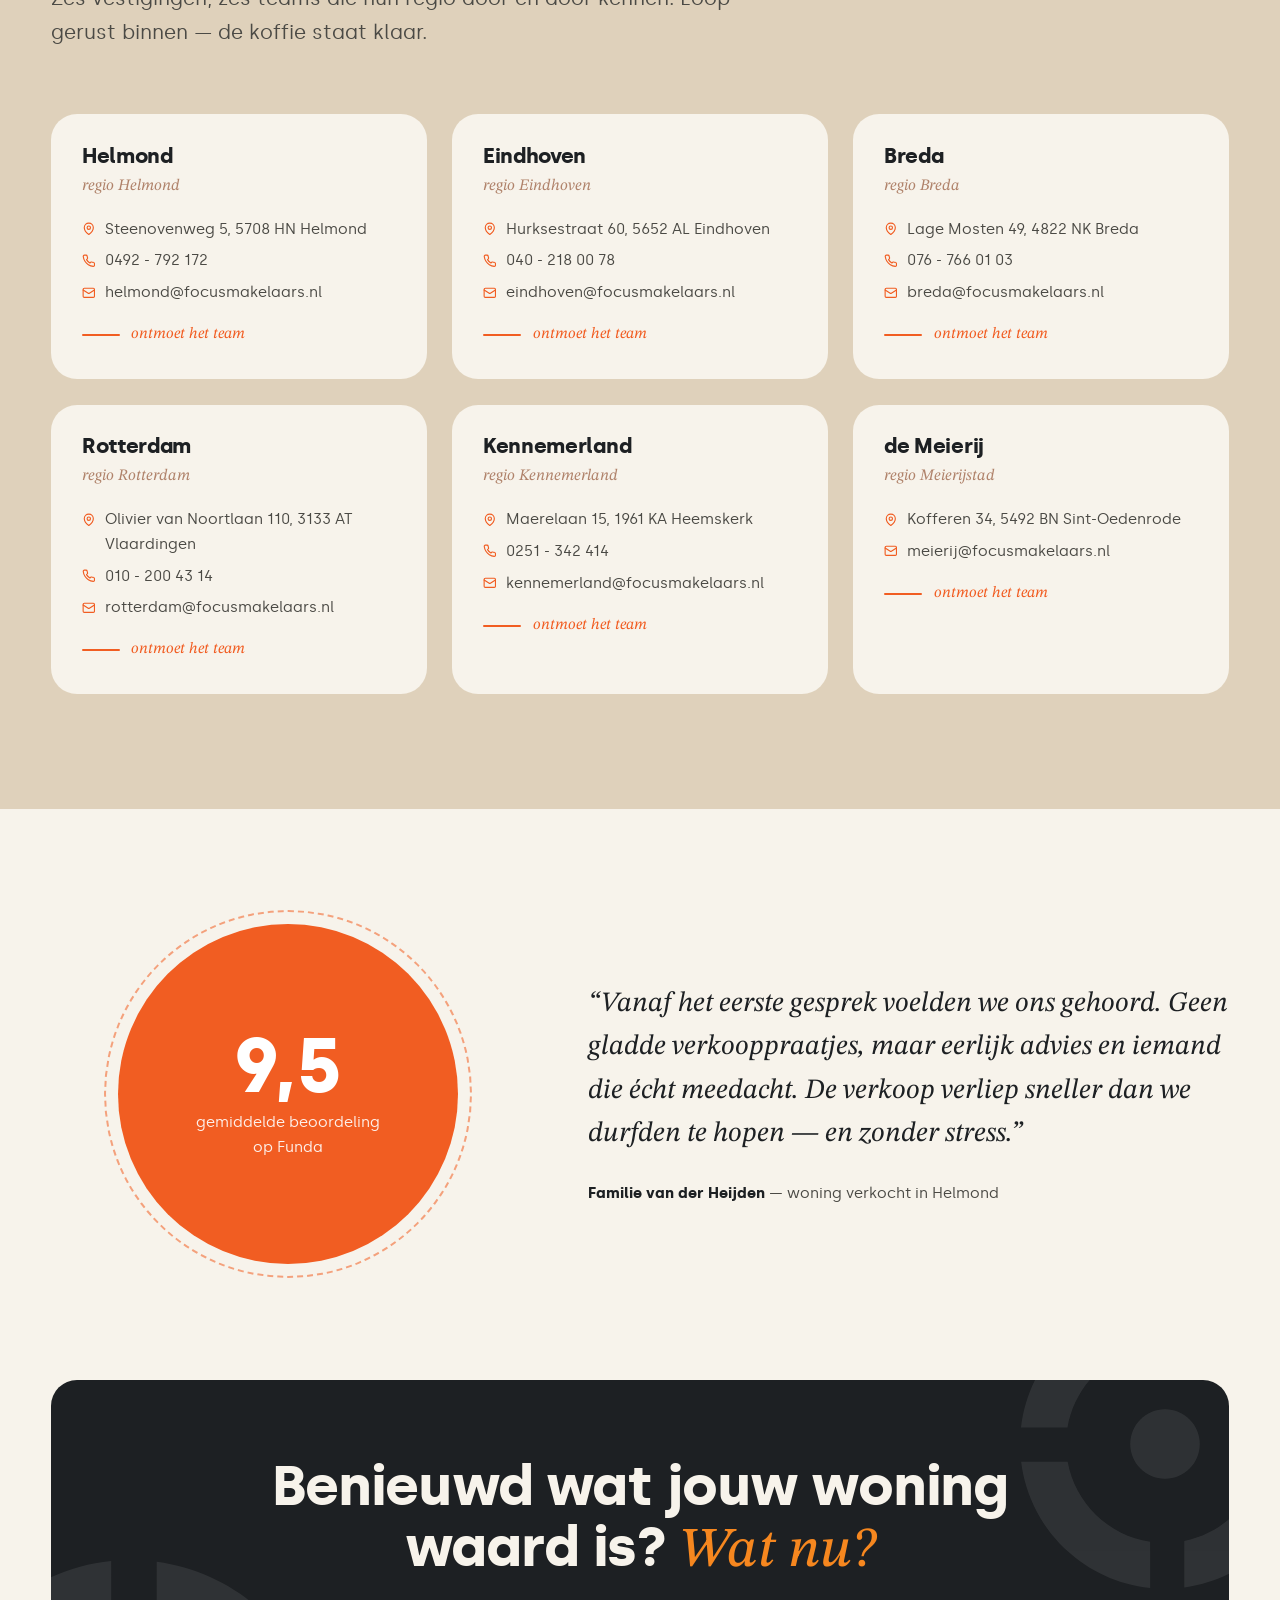
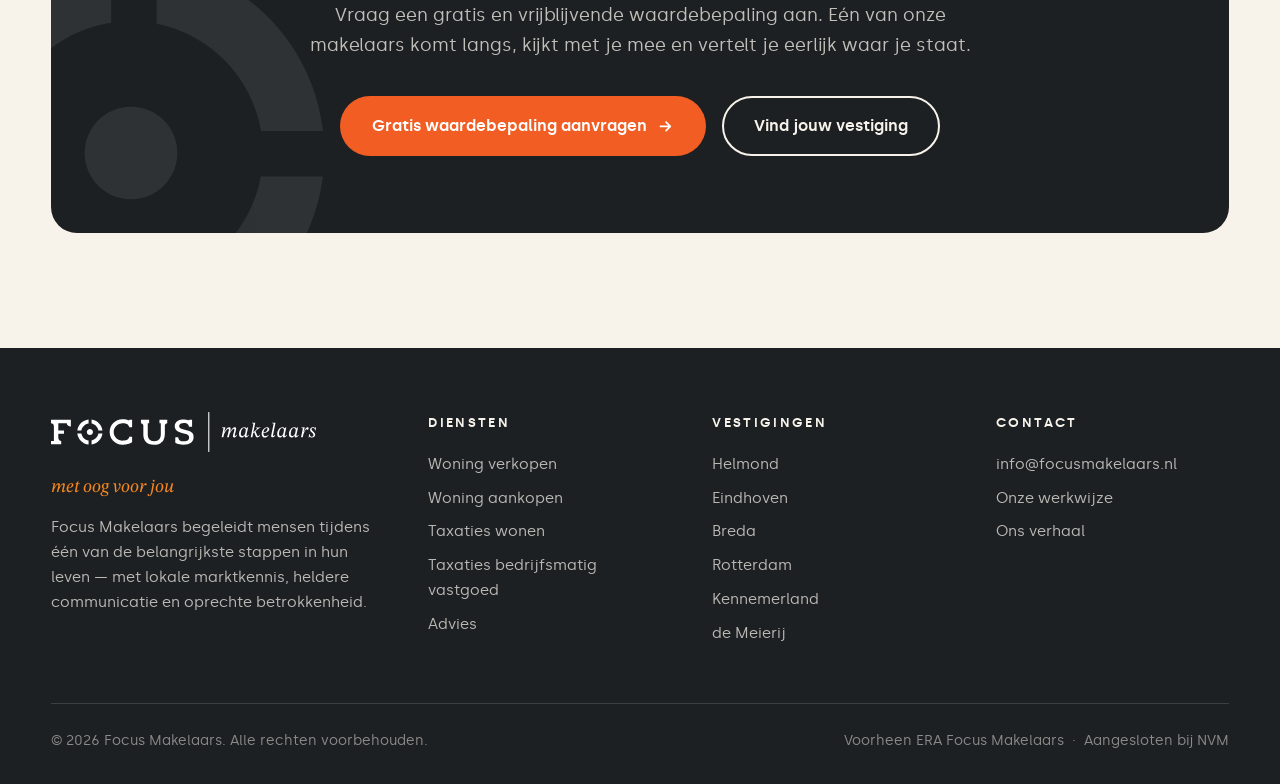
==== commit 84bd12c4: "Update index.html" ====
--- a/index.html
+++ b/index.html
@@ -236,7 +236,7 @@
         <div class="vestigingen__grid">
           <article class="vestiging reveal">
             <h3>Helmond</h3>
-            <p class="regio">regio Helmond &amp; De Peel</p>
+            <p class="regio">regio Helmond</p>
             <ul>
               <li><svg viewBox="0 0 24 24" fill="none" stroke="currentColor" stroke-width="2" stroke-linecap="round" stroke-linejoin="round"><path d="M20 10c0 6-8 12-8 12S4 16 4 10a8 8 0 1 1 16 0Z"/><circle cx="12" cy="10" r="3"/></svg>Steenovenweg 5, 5708 HN Helmond</li>
               <li><svg viewBox="0 0 24 24" fill="none" stroke="currentColor" stroke-width="2" stroke-linecap="round" stroke-linejoin="round"><path d="M22 16.9v3a2 2 0 0 1-2.2 2 19.8 19.8 0 0 1-8.6-3 19.5 19.5 0 0 1-6-6 19.8 19.8 0 0 1-3-8.7A2 2 0 0 1 4.1 2h3a2 2 0 0 1 2 1.7c.1 1 .4 2 .7 2.8a2 2 0 0 1-.5 2.1L8 9.9a16 16 0 0 0 6 6l1.3-1.3a2 2 0 0 1 2.1-.4c.9.3 1.9.5 2.8.7a2 2 0 0 1 1.8 2Z"/></svg><a href="tel:0492792172">0492 - 792 172</a></li>
@@ -246,7 +246,7 @@
           </article>
           <article class="vestiging reveal" data-delay="1">
             <h3>Eindhoven</h3>
-            <p class="regio">regio Eindhoven &amp; Kempen</p>
+            <p class="regio">regio Eindhoven</p>
             <ul>
               <li><svg viewBox="0 0 24 24" fill="none" stroke="currentColor" stroke-width="2" stroke-linecap="round" stroke-linejoin="round"><path d="M20 10c0 6-8 12-8 12S4 16 4 10a8 8 0 1 1 16 0Z"/><circle cx="12" cy="10" r="3"/></svg>Hurksestraat 60, 5652 AL Eindhoven</li>
               <li><svg viewBox="0 0 24 24" fill="none" stroke="currentColor" stroke-width="2" stroke-linecap="round" stroke-linejoin="round"><path d="M22 16.9v3a2 2 0 0 1-2.2 2 19.8 19.8 0 0 1-8.6-3 19.5 19.5 0 0 1-6-6 19.8 19.8 0 0 1-3-8.7A2 2 0 0 1 4.1 2h3a2 2 0 0 1 2 1.7c.1 1 .4 2 .7 2.8a2 2 0 0 1-.5 2.1L8 9.9a16 16 0 0 0 6 6l1.3-1.3a2 2 0 0 1 2.1-.4c.9.3 1.9.5 2.8.7a2 2 0 0 1 1.8 2Z"/></svg><a href="tel:0402180078">040 - 218 00 78</a></li>
@@ -256,7 +256,7 @@
           </article>
           <article class="vestiging reveal" data-delay="2">
             <h3>Breda</h3>
-            <p class="regio">regio Breda &amp; West-Brabant</p>
+            <p class="regio">regio Breda</p>
             <ul>
               <li><svg viewBox="0 0 24 24" fill="none" stroke="currentColor" stroke-width="2" stroke-linecap="round" stroke-linejoin="round"><path d="M20 10c0 6-8 12-8 12S4 16 4 10a8 8 0 1 1 16 0Z"/><circle cx="12" cy="10" r="3"/></svg>Lage Mosten 49, 4822 NK Breda</li>
               <li><svg viewBox="0 0 24 24" fill="none" stroke="currentColor" stroke-width="2" stroke-linecap="round" stroke-linejoin="round"><path d="M22 16.9v3a2 2 0 0 1-2.2 2 19.8 19.8 0 0 1-8.6-3 19.5 19.5 0 0 1-6-6 19.8 19.8 0 0 1-3-8.7A2 2 0 0 1 4.1 2h3a2 2 0 0 1 2 1.7c.1 1 .4 2 .7 2.8a2 2 0 0 1-.5 2.1L8 9.9a16 16 0 0 0 6 6l1.3-1.3a2 2 0 0 1 2.1-.4c.9.3 1.9.5 2.8.7a2 2 0 0 1 1.8 2Z"/></svg><a href="tel:0767660103">076 - 766 01 03</a></li>
@@ -266,7 +266,7 @@
           </article>
           <article class="vestiging reveal">
             <h3>Rotterdam</h3>
-            <p class="regio">regio Rotterdam &amp; Waterweg</p>
+            <p class="regio">regio Rotterdam</p>
             <ul>
               <li><svg viewBox="0 0 24 24" fill="none" stroke="currentColor" stroke-width="2" stroke-linecap="round" stroke-linejoin="round"><path d="M20 10c0 6-8 12-8 12S4 16 4 10a8 8 0 1 1 16 0Z"/><circle cx="12" cy="10" r="3"/></svg>Olivier van Noortlaan 110, 3133 AT Vlaardingen</li>
               <li><svg viewBox="0 0 24 24" fill="none" stroke="currentColor" stroke-width="2" stroke-linecap="round" stroke-linejoin="round"><path d="M22 16.9v3a2 2 0 0 1-2.2 2 19.8 19.8 0 0 1-8.6-3 19.5 19.5 0 0 1-6-6 19.8 19.8 0 0 1-3-8.7A2 2 0 0 1 4.1 2h3a2 2 0 0 1 2 1.7c.1 1 .4 2 .7 2.8a2 2 0 0 1-.5 2.1L8 9.9a16 16 0 0 0 6 6l1.3-1.3a2 2 0 0 1 2.1-.4c.9.3 1.9.5 2.8.7a2 2 0 0 1 1.8 2Z"/></svg><a href="tel:0102004314">010 - 200 43 14</a></li>
@@ -286,7 +286,7 @@
           </article>
           <article class="vestiging reveal" data-delay="2">
             <h3>de Meierij</h3>
-            <p class="regio">regio Sint-Oedenrode &amp; Meierijstad</p>
+            <p class="regio">regio Meierijstad</p>
             <ul>
               <li><svg viewBox="0 0 24 24" fill="none" stroke="currentColor" stroke-width="2" stroke-linecap="round" stroke-linejoin="round"><path d="M20 10c0 6-8 12-8 12S4 16 4 10a8 8 0 1 1 16 0Z"/><circle cx="12" cy="10" r="3"/></svg>Kofferen 34, 5492 BN Sint-Oedenrode</li>
               <li><svg viewBox="0 0 24 24" fill="none" stroke="currentColor" stroke-width="2" stroke-linecap="round" stroke-linejoin="round"><rect width="20" height="16" x="2" y="4" rx="2"/><path d="m22 7-8.97 5.7a1.94 1.94 0 0 1-2.06 0L2 7"/></svg><a href="mailto:meierij@focusmakelaars.nl">meierij@focusmakelaars.nl</a></li>
